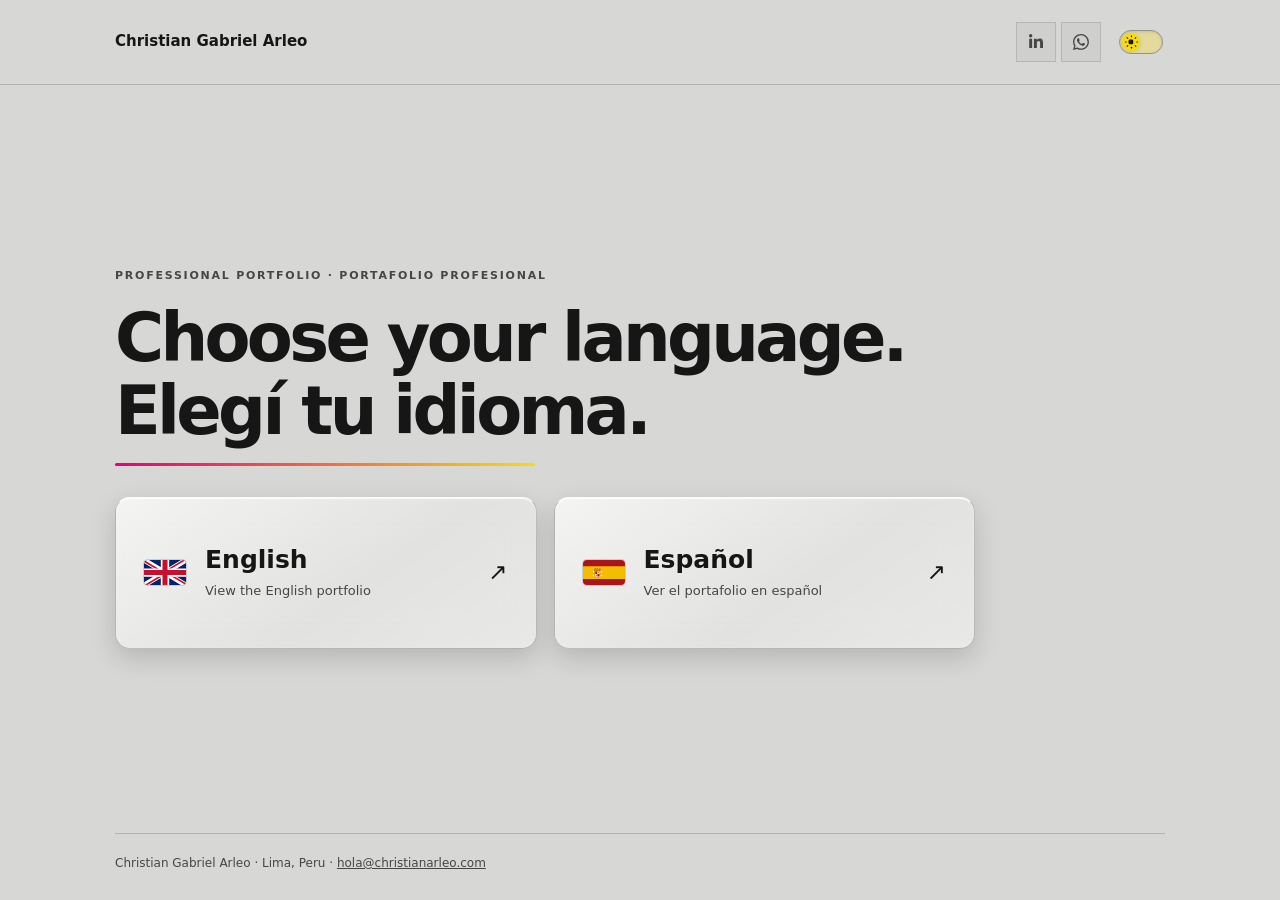
==== index.html @ 337e2a0d "UI: selector de idioma con banderas SVG y microinteracción" ====
<!doctype html>
<html lang="en">
<head>
<meta charset="utf-8">
<meta name="viewport" content="width=device-width,initial-scale=1">
<meta name="description" content="Christian Gabriel Arleo — growth marketing, digital performance and business. Choose the language of the professional portfolio.">
<meta name="theme-color" content="#d7d7d5">
<title>Christian Gabriel Arleo | Choose your language</title>
  <meta property="og:type" content="website">
  <meta property="og:site_name" content="Christian Gabriel Arleo">
  <meta property="og:locale" content="es_PE">
  <meta property="og:url" content="https://christianarleo.com/">
  <meta property="og:title" content="Christian Gabriel Arleo">
  <meta property="og:description" content="Marketing 360 | Growth | Estrategia Comercial | IA aplicada · ES / EN">
  <meta property="og:image" content="https://christianarleo.com/assets/og/og-home.png">
  <meta property="og:image:secure_url" content="https://christianarleo.com/assets/og/og-home.png">
  <meta property="og:image:type" content="image/png">
  <meta property="og:image:width" content="1254">
  <meta property="og:image:height" content="1254">
  <meta property="og:image:alt" content="Identidad visual y sitio web de Christian Gabriel Arleo">
  <meta name="twitter:card" content="summary">
  <meta name="twitter:title" content="Christian Gabriel Arleo">
  <meta name="twitter:description" content="Marketing 360 | Growth | Estrategia Comercial | IA aplicada · ES / EN">
  <meta name="twitter:image" content="https://christianarleo.com/assets/og/og-home.png">
  <meta name="twitter:image:alt" content="Identidad visual y sitio web de Christian Gabriel Arleo">
<script>
(() => {
  const params=new URLSearchParams(location.search);
  const q=params.get("lang");
  let stored=null,mode="system";
  try{stored=localStorage.getItem("cga-site-language");mode=localStorage.getItem("cga-appearance")||"system";}catch{}
  document.documentElement.lang=q==="es"?"es":q==="en"?"en":stored==="es"?"es":"en";
  const dark=mode==="dark"||(mode!=="light"&&matchMedia("(prefers-color-scheme: dark)").matches);
  document.documentElement.dataset.theme=dark?"dark":"light";
  document.documentElement.style.colorScheme=dark?"dark":"light";
})();
</script>
<style>
:root{color-scheme:light;font-family:Arial,Helvetica,sans-serif;background:var(--cga-bg,#d7d7d5);color:var(--cga-text,#161616)}
*{box-sizing:border-box}
body{margin:0;min-height:100dvh;display:flex;flex-direction:column}
header{display:flex;justify-content:space-between;align-items:center;gap:16px;border-bottom:1px solid var(--cga-border,#eee);padding:20px max(22px,calc((100vw - 1050px)/2));font-weight:700;font-size:15px}
main{width:min(1050px,calc(100% - 44px));margin:auto;padding:clamp(48px,7vw,110px) 0}
.kicker{text-transform:uppercase;font-size:11px;font-weight:700;letter-spacing:.16em;color:var(--cga-muted,#666);margin:0 0 20px}
h1{font-size:clamp(34px,5vw,62px);line-height:1.07;letter-spacing:-.048em;max-width:790px;margin:0 0 16px}
h1>span{display:block}
.intro{font-size:clamp(14px,1.5vw,18px);line-height:1.6;color:var(--cga-muted,#555);max-width:650px;margin:0 0 35px}
.languageGrid{display:grid;grid-template-columns:repeat(2,minmax(0,1fr));gap:16px;max-width:790px}
.languageCard{display:flex;gap:19px;align-items:center;justify-content:space-between;text-decoration:none;padding:clamp(20px,2.5vw,28px);border:1px solid var(--cga-border,#ddd);background:var(--cga-surface,#fff);color:var(--cga-text,#171717);border-radius:9px;min-height:125px;transition:border-color .2s,transform .2s,background .2s}
.languageCard:hover,.languageCard:focus-visible{transform:translateY(-2px);border-color:var(--cga-border-strong,#999);background:var(--cga-surface-2,#fafafa)}
.languageCard.primary{border-color:var(--cga-border-strong,#bbb)}
.languageCard .flag{display:block;flex:0 0 auto;width:42px;height:auto;aspect-ratio:5/3;border-radius:4px;overflow:hidden;box-shadow:0 0 0 1px rgba(127,127,127,.3)}
.languageCopy{flex:1;min-width:0}
.languageCard .name{font-size:22px;font-weight:700;line-height:1.2}
.languageCard .description{display:block;color:var(--cga-muted,#666);font-size:12px;margin-top:7px;line-height:1.4}
.languageCard .right{display:flex;flex-direction:column;align-items:flex-end;gap:9px}
.languageCard .arrow{font-size:22px;line-height:1}
.languageCard .recommended{color:var(--cga-muted,#666);font-size:10px;letter-spacing:.08em;text-transform:uppercase;font-weight:700}
.accent{height:3px;width:min(100%,420px);border-radius:2px;background:linear-gradient(90deg,var(--brand-pink),var(--brand-yellow));margin:0 0 31px}
.note{font-size:12px;color:var(--cga-muted,#666);margin-top:21px;line-height:1.6}
footer{width:min(1050px,calc(100% - 44px));margin:0 auto;border-top:1px solid var(--cga-border,#eee);padding:20px 0 28px;color:var(--cga-muted,#666);font-size:12px;line-height:1.5}
footer a{color:inherit}
@media(max-width:900px){
 main{width:min(360px,calc(100% - 56px));margin:0 auto;flex:1 0 auto;display:flex;flex-direction:column;justify-content:center;padding:clamp(28px,5svh,60px) 0 clamp(44px,15svh,170px)}
 .kicker{font-size:10px;line-height:1.5;letter-spacing:.12em;margin-bottom:16px}
 h1{font-size:clamp(22px,7vw,30px);line-height:1.16;letter-spacing:-.04em;margin-bottom:20px;display:grid;gap:9px}
 .languageGrid{grid-template-columns:minmax(0,1fr);width:100%;margin:0;gap:12px}
 .languageCard{width:100%;min-height:100px;padding:18px;gap:14px;border-radius:16px}
 .languageCard .name{font-size:23px;letter-spacing:-.025em}
 .languageCard .description{font-size:12px;line-height:1.4;margin-top:5px}
 .languageCard .flag{width:36px}
 .languageCard .arrow{font-size:19px}
 .accent{width:100%;max-width:none;margin-bottom:24px}
 header{padding:15px 22px}
}
@media(max-width:360px){
 main{width:calc(100% - 48px)}
 .languageCard{gap:11px;padding:16px 14px}
 .languageCard .flag{width:30px}
 .languageCard .name{font-size:21px}
}
@media(max-width:900px) and (max-height:560px){
 main{padding:26px 0 32px}
}
@media(prefers-reduced-motion:reduce){.languageCard{transition:none}.languageCard:hover{transform:none}}
</style>
<link rel="stylesheet" href="/theme/theme.css?v=20261126-morph1">
<link rel="stylesheet" href="/theme/modern.css?v=20261126-flag1">
<script src="/lang/i18n.js?v=20261126-flag1" defer></script>
</head>
<body>
<header>
  <span class="homeHeaderName">Christian Gabriel Arleo</span>
  <nav class="homeSocialLinks" aria-label="LinkedIn / WhatsApp">
    <a class="homeSocialLink homeSocialLink--linkedin" href="https://www.linkedin.com/in/christianarleo/" target="_blank" rel="noopener noreferrer" aria-label="LinkedIn" title="LinkedIn">
      <svg class="homeSocialIcon" viewBox="0 0 448 512" aria-hidden="true" focusable="false"><path d="M100.28 448H7.4V148.9h92.88zM53.79 108.1C24.09 108.1 0 83.5 0 53.8a53.79 53.79 0 0 1 107.58 0c0 29.7-24.1 54.3-53.79 54.3zM447.9 448h-92.68V302.4c0-34.7-.7-79.2-48.29-79.2-48.29 0-55.69 37.7-55.69 76.7V448h-92.78V148.9h89.08v40.8h1.3c12.4-23.5 42.69-48.3 87.88-48.3 94 0 111.28 61.9 111.28 142.3V448z"/></svg>
    </a>
    <a class="homeSocialLink homeSocialLink--whatsapp" href="https://wa.me/51902163225?text=Hola%2C%20Christian.%20Vi%20tu%20portafolio%20y%20quisiera%20contactarte." target="_blank" rel="noopener noreferrer" aria-label="WhatsApp" title="WhatsApp">
      <svg class="homeSocialIcon" viewBox="0 0 16 16" aria-hidden="true" focusable="false"><path d="M13.601 2.326A7.854 7.854 0 0 0 7.994 0C3.627 0 .068 3.558.064 7.926c0 1.399.366 2.76 1.057 3.965L0 16l4.204-1.102a7.933 7.933 0 0 0 3.79.965h.004c4.368 0 7.926-3.558 7.93-7.93A7.898 7.898 0 0 0 13.6 2.326zM7.994 14.521a6.573 6.573 0 0 1-3.356-.92l-.24-.144-2.494.654.666-2.433-.156-.251a6.56 6.56 0 0 1-1.007-3.505c0-3.626 2.957-6.584 6.591-6.584a6.56 6.56 0 0 1 4.66 1.931 6.557 6.557 0 0 1 1.928 4.66c-.004 3.639-2.961 6.592-6.592 6.592zm3.615-4.934c-.197-.099-1.17-.578-1.353-.646-.182-.065-.315-.099-.445.099-.133.197-.513.646-.627.775-.114.133-.232.148-.43.05-.197-.1-.836-.308-1.592-.985-.59-.525-.985-1.175-1.103-1.372-.114-.198-.011-.304.088-.403.087-.088.197-.232.296-.346.1-.114.133-.198.198-.33.065-.134.034-.248-.015-.347-.05-.099-.445-1.076-.612-1.47-.16-.389-.323-.335-.445-.34-.114-.007-.247-.007-.38-.007a.729.729 0 0 0-.529.247c-.182.198-.691.677-.691 1.654 0 .977.71 1.916.81 2.049.098.133 1.394 2.132 3.383 2.992.47.205.84.326 1.129.418.475.152.904.129 1.246.08.38-.058 1.171-.48 1.338-.943.164-.464.164-.86.114-.943-.049-.084-.182-.133-.38-.232z"/></svg>
    </a>
  </nav>
</header>
<main>
<p class="kicker">Professional portfolio · Portafolio profesional</p>
<h1><span lang="en">Choose your language.</span><span lang="es">Elegí tu idioma.</span></h1>

<div class="accent" aria-hidden="true"></div>
<nav class="languageGrid" aria-label="Choose a language / Elegir idioma">
<a class="languageCard" href="/portafolio/?lang=en&amp;vista=revista" lang="en" data-lang-choice="en">
<svg class="flag" viewBox="0 0 60 36" width="42" height="25" aria-hidden="true" focusable="false"><defs><clipPath id="gb-diagonal"><path d="M30 18H60V36ZM30 18V36H0ZM30 18H0V0ZM30 18V0H60Z"/></clipPath></defs><path fill="#012169" d="M0 0h60v36H0z"/><path stroke="#fff" stroke-width="7.2" d="m0 0 60 36M60 0 0 36"/><path stroke="#C8102E" stroke-width="4.8" clip-path="url(#gb-diagonal)" d="m0 0 60 36M60 0 0 36"/><path stroke="#fff" stroke-width="12" d="M30 0v36M0 18h60"/><path stroke="#C8102E" stroke-width="7.2" d="M30 0v36M0 18h60"/></svg>
<span class="languageCopy"><span class="name">English</span><span class="description">View the English portfolio</span></span>
<span class="right"><span class="arrow" aria-hidden="true">↗</span></span>
</a>
<a class="languageCard" href="/portafolio/?lang=es&amp;vista=revista" lang="es" data-lang-choice="es">
<svg class="flag" viewBox="0 0 60 36" width="42" height="25" aria-hidden="true" focusable="false"><path fill="#AA151B" d="M0 0h60v36H0z"/><path fill="#F1BF00" d="M0 9h60v18H0z"/><g transform="translate(15 11)" stroke-linejoin="round"><path fill="#C69B31" stroke="#AA151B" stroke-width=".5" d="m1 3 1-2 2 1 2-1 2 2 1-2 1 2-1 2H2z"/><path fill="#fff" stroke="#AA151B" stroke-width=".5" d="M2 5h7v6c0 2-3.5 3-3.5 3S2 13 2 11z"/><path fill="#AA151B" d="M2.5 5.5h3v3.5h-3zm3 3.5h3v3l-3 1z"/><path fill="#C69B31" d="M6 6h2v2H6zm-3 4h2v2H3z"/><path stroke="#fff" stroke-width="1.4" d="M0 5v7m11-7v7"/><path stroke="#AA151B" stroke-width=".7" d="M0 7v3m11-3v3"/></g></svg>
<span class="languageCopy"><span class="name">Español</span><span class="description">Ver el portafolio en español</span></span>
<span class="right"><span class="arrow" aria-hidden="true">↗</span></span>
</a>
</nav>

</main>
<footer>Christian Gabriel Arleo · Lima, Perú · <a href="mailto:hola@christianarleo.com">hola@christianarleo.com</a></footer>
<script src="/theme/theme.js?v=20261126-morph1" defer></script>
<script src="/theme/modern.js?v=20261124-01" defer></script>
</body>
</html>
---- theme/theme.css ----
/* CGA / Apariencia compartida. No altera el contenido del PDF. */
/* Paleta oficial · 24/11/2026
 * Blanco #d7d7d5, Negro #161616, Cian #09b3dc, Rosa #e5007d, Amarillo #f6db0e.
 * Las superficies adicionales son neutros mezclados, no colores de marca nuevos.
 */
:root{
  --brand-white:#d7d7d5;
  --brand-black:#161616;
  --brand-cyan:#09b3dc;
  --brand-pink:#e5007d;
  --brand-yellow:#f6db0e;
  --brand-gradient:linear-gradient(90deg,var(--brand-cyan),var(--brand-pink) 52%,var(--brand-yellow));
  --cga-bg:var(--brand-white);
  --cga-surface:color-mix(in srgb,var(--brand-white) 83%,white);
  --cga-surface-2:color-mix(in srgb,var(--brand-white) 92%,white);
  --cga-text:var(--brand-black);
  --cga-muted:#464646;
  --cga-border:color-mix(in srgb,var(--brand-black) 19%,var(--brand-white));
  --cga-border-strong:color-mix(in srgb,var(--brand-black) 36%,var(--brand-white));
  --cga-chip:color-mix(in srgb,var(--brand-white) 82%,white);
  --cga-hover:color-mix(in srgb,var(--brand-white) 72%,white);
  --cga-accent:var(--brand-yellow);
  --cga-focus:#806600; /* Dark gold provides a visible focus boundary on light surfaces. */
  --cga-accent-soft:color-mix(in srgb,var(--cga-surface) 91%,var(--cga-accent) 9%);
  --cga-primary:var(--cga-accent);
  --cga-primary-text:var(--brand-black);
  --cga-shadow:rgba(22,22,22,.13);
  color-scheme:light;
}
:root[data-theme="dark"]{
  --cga-bg:var(--brand-black);
  --cga-surface:color-mix(in srgb,var(--brand-black) 88%,var(--brand-white));
  --cga-surface-2:color-mix(in srgb,var(--brand-black) 79%,var(--brand-white));
  --cga-text:var(--brand-white);
  --cga-muted:#b9b9b6;
  --cga-border:color-mix(in srgb,var(--brand-black) 63%,var(--brand-white));
  --cga-border-strong:color-mix(in srgb,var(--brand-black) 38%,var(--brand-white));
  --cga-chip:color-mix(in srgb,var(--brand-black) 74%,var(--brand-white));
  --cga-hover:color-mix(in srgb,var(--brand-black) 72%,var(--brand-white));
  --cga-accent:var(--brand-cyan);
  --cga-focus:var(--brand-cyan);
  --cga-primary:var(--cga-accent);
  --cga-primary-text:var(--brand-black);
  --cga-shadow:rgba(0,0,0,.42);
  color-scheme:dark;
  background:var(--cga-bg);
  color:var(--cga-text);
}
/* Switch de apariencia: sol/luna, selección visible y foco por teclado. */
.cgaThemeControl{display:inline-flex;align-items:center;justify-content:center;flex:0 0 auto;line-height:1;position:relative}
.cgaThemeSwitch{
 --theme-switch-width:58px;--theme-switch-height:30px;
 box-sizing:border-box;display:inline-flex!important;align-items:center!important;justify-content:center!important;
 width:var(--theme-switch-width)!important;min-width:var(--theme-switch-width)!important;
 height:44px!important;min-height:44px!important;flex:0 0 auto;
 padding:0!important;margin:0!important;border:0!important;border-radius:999px!important;
 color:var(--cga-text)!important;background:transparent!important;cursor:pointer;
 font:inherit!important;touch-action:manipulation;-webkit-tap-highlight-color:transparent;
}
.cgaThemeTrack{
 box-sizing:border-box;display:block;position:relative;overflow:hidden;
 width:calc(var(--theme-switch-width) - 4px);min-width:calc(var(--theme-switch-width) - 4px);height:var(--theme-switch-height);flex:0 0 auto;border-radius:999px;
 border:1px solid var(--cga-border-strong);
 background:color-mix(in srgb,var(--brand-yellow) 30%,var(--cga-surface-2));
 box-shadow:inset 0 1px 3px var(--cga-shadow);
 transition:background-color .3s ease-in-out,border-color .3s ease-in-out;
}
.cgaThemeThumb{
 position:absolute;top:2px;left:2px;width:calc(50% - 3px);height:calc(100% - 4px);
 display:grid;place-items:center;
 border-radius:999px;background:var(--brand-yellow);box-shadow:0 1px 4px var(--cga-shadow);
 transition:transform .3s ease-in-out,background-color .3s ease-in-out;
}
.cgaThemeSwitch[aria-checked="true"] .cgaThemeTrack{
 background:color-mix(in srgb,var(--brand-cyan) 15%,var(--brand-black));
}
.cgaThemeSwitch[aria-checked="true"] .cgaThemeThumb{
 transform:translateX(calc(100% + 2px));background:var(--brand-cyan);
}
.cgaThemeIcon{
 position:relative;display:block;width:1.5em;height:1.5em;
 font-size:calc(var(--theme-switch-height) * .4);color:var(--brand-black);
 pointer-events:none;flex:0 0 auto;
}
.cgaThemeIconPart{
 position:absolute;display:block;
 transition:box-shadow .3s ease-in-out,opacity .3s ease-in-out,transform .3s ease-in-out;
}
.cgaThemeIconPart:first-child{
 width:1em;height:1em;left:calc(50% - .5em);top:calc(50% - .5em);
 border-radius:50%;box-shadow:inset 0 0 0 .5em currentColor;transform:scale(.53);
}
.cgaThemeIconPart:not(:first-child){
 width:.1em;height:.2em;left:calc(50% - .05em);top:50%;border-radius:.05em;
 background:currentColor;transform-origin:50% 0;
 transform:rotate(var(--ray-angle)) translateY(.49em);
}
.cgaThemeIconPart:nth-child(2){--ray-angle:0deg;}
.cgaThemeIconPart:nth-child(3){--ray-angle:45deg;}
.cgaThemeIconPart:nth-child(4){--ray-angle:90deg;}
.cgaThemeIconPart:nth-child(5){--ray-angle:135deg;}
.cgaThemeIconPart:nth-child(6){--ray-angle:180deg;}
.cgaThemeIconPart:nth-child(7){--ray-angle:225deg;}
.cgaThemeIconPart:nth-child(8){--ray-angle:270deg;}
.cgaThemeIconPart:nth-child(9){--ray-angle:315deg;}
.cgaThemeSwitch[aria-checked="true"] .cgaThemeIconPart:first-child{
 box-shadow:inset .30em -.23em 0 .035em currentColor;
 transform:translate(-.035em,.025em) scale(1.15) rotate(-10deg);
}
.cgaThemeSwitch[aria-checked="true"] .cgaThemeIconPart:not(:first-child){
 opacity:0;transform:rotate(calc(var(--ray-angle) + 45deg)) translateY(.8em);
}
.cgaThemeSwitch:hover .cgaThemeTrack{border-color:var(--cga-text)}
.cgaThemeSwitch:focus-visible{outline:2px solid var(--cga-focus)!important;outline-offset:2px}
@media(forced-colors:active){
 .cgaThemeTrack{border:1px solid ButtonText;box-shadow:none}
 .cgaThemeThumb{forced-color-adjust:none;background:Highlight!important;color:HighlightText;box-shadow:none}
 .cgaThemeIcon{color:HighlightText}
 .cgaThemeSwitch:focus-visible{outline-color:Highlight!important}
}

:root[data-theme="dark"] body{background:var(--cga-bg);color:var(--cga-text)}
:root[data-theme="dark"] body>header:not(.siteHeader){border-bottom-color:var(--cga-border)}
:root[data-theme="dark"] body>footer{border-top-color:var(--cga-border);color:var(--cga-muted)}
:root[data-theme="dark"] .label,:root[data-theme="dark"] body>main>p{color:var(--cga-muted)}
:root[data-theme="dark"] a.cta{background:var(--cga-primary);border-color:var(--cga-primary);color:var(--cga-primary-text)}
:root[data-theme="dark"] a.cta:hover{background:color-mix(in srgb,var(--cga-primary) 90%,var(--brand-black))}
/* Empresa */
:root[data-theme="dark"] body>header{background:var(--cga-surface);border-bottom-color:var(--cga-border)}
:root[data-theme="dark"] body>header small,:root[data-theme="dark"] body>header a{color:var(--cga-muted)}
:root[data-theme="dark"] body>header a{border-color:var(--cga-border)}
:root[data-theme="dark"] .eyebrow,:root[data-theme="dark"] .sub,
:root[data-theme="dark"] .formHint,:root[data-theme="dark"] .privacyNote,
:root[data-theme="dark"] .helper,:root[data-theme="dark"] .closingSmall,
:root[data-theme="dark"] .closing,:root[data-theme="dark"] .card small,
:root[data-theme="dark"] .empty p,:root[data-theme="dark"] .message,
:root[data-theme="dark"] .card .tag.expired{color:var(--cga-muted)}
:root[data-theme="dark"] .closing a{color:var(--cga-text)}
:root[data-theme="dark"] .closing{border-top-color:var(--cga-border)}
:root[data-theme="dark"] .panel,:root[data-theme="dark"] .card{background:var(--cga-surface);border-color:var(--cga-border);color:var(--cga-text)}
:root[data-theme="dark"] .card.expired{background:var(--cga-surface-2)}
:root[data-theme="dark"] .tag,:root[data-theme="dark"] .count{background:var(--cga-chip);color:var(--cga-text)}
:root[data-theme="dark"] .tag.current{background:#315246;color:#dcfff1}
:root[data-theme="dark"] .tag.expired{background:var(--cga-chip);color:var(--cga-muted)}
:root[data-theme="dark"] .choices button{background:var(--cga-surface);color:var(--cga-text);border-color:var(--cga-border)}
:root[data-theme="dark"] .choices button:hover{background:var(--cga-hover)}
:root[data-theme="dark"] .choices button[aria-pressed="true"]{background:var(--cga-hover);border-color:var(--cga-text);box-shadow:inset 0 0 0 1px var(--cga-text)}
:root[data-theme="dark"] .quickForm,:root[data-theme="dark"] .moreInfo{border-top-color:var(--cga-border)}
:root[data-theme="dark"] .moreInfo summary{color:var(--cga-text)}
:root[data-theme="dark"] .chip,:root[data-theme="dark"] .contactMethods .chip{background:var(--cga-surface);color:var(--cga-text);border-color:var(--cga-border)}
:root[data-theme="dark"] .chip:has(input:checked),:root[data-theme="dark"] .contactMethods .chip:has(input:checked){background:#e9ecf2;color:#17191d;border-color:#e9ecf2}
:root[data-theme="dark"] .chip:has(input:checked) input{accent-color:#17191d}
:root[data-theme="dark"] .contactMethods{background:var(--cga-surface-2);border-color:var(--cga-border)}
:root[data-theme="dark"] .formProgress span,:root[data-theme="dark"] .conditional{background:var(--cga-surface-2);border-color:var(--cga-border);color:var(--cga-text)}
:root[data-theme="dark"] .formProgress .active{background:var(--cga-surface);border-color:var(--cga-text)}
:root[data-theme="dark"] .contactChoice label,:root[data-theme="dark"] fieldset.formGroup label{border-color:var(--cga-border)}
:root[data-theme="dark"] .errorBox,:root[data-theme="dark"] .message[data-error="true"]{color:#ff9dab}
:root[data-theme="dark"] .quickForm input,:root[data-theme="dark"] .quickForm select,
:root[data-theme="dark"] .quickForm textarea,
:root[data-theme="dark"] .fields input,:root[data-theme="dark"] .fields select,
:root[data-theme="dark"] .fields textarea{
  color:var(--cga-text);background:var(--cga-surface-2);border-color:var(--cga-border-strong)
}
:root[data-theme="dark"] input::placeholder,:root[data-theme="dark"] textarea::placeholder{color:#a3aab5;opacity:1}
:root[data-theme="dark"] button.action,:root[data-theme="dark"] .actionLink{background:var(--cga-primary);border-color:var(--cga-primary);color:var(--cga-primary-text)}
:root[data-theme="dark"] button.action:hover:not(:disabled){background:color-mix(in srgb,var(--cga-primary) 90%,var(--brand-black))}
:root[data-theme="dark"] button.action:disabled{background:var(--cga-chip);border-color:var(--cga-border);color:var(--cga-muted)}
:root[data-theme="dark"] button.secondary{background:var(--cga-surface-2);color:var(--cga-text);border-color:var(--cga-border)}
:root[data-theme="dark"] a:not(.actionLink):focus-visible{outline-color:var(--cga-focus)}
/* Administración privada */
:root[data-theme="dark"] body:has(#loginPanel)>header{background:var(--cga-surface);color:var(--cga-text)}
:root[data-theme="dark"] body:has(#loginPanel)>header a{color:var(--cga-text)}
:root[data-theme="dark"] .panel:has(#authForm),:root[data-theme="dark"] .panel:has(#uploadForm){color:var(--cga-text)}
:root[data-theme="dark"] body:has(#loginPanel) .panel{background:var(--cga-surface);border-color:var(--cga-border);box-shadow:0 1px 10px var(--cga-shadow)}
:root[data-theme="dark"] body:has(#loginPanel) .panel p,
:root[data-theme="dark"] body:has(#loginPanel) .item small,
:root[data-theme="dark"] body:has(#loginPanel) .leadData dt{color:var(--cga-muted)}
:root[data-theme="dark"] body:has(#loginPanel) .note{background:var(--cga-surface-2);border-left-color:var(--cga-border)}
:root[data-theme="dark"] body:has(#loginPanel) .pill{background:var(--cga-chip);color:var(--cga-text)}
:root[data-theme="dark"] body:has(#loginPanel) .item{border-top-color:var(--cga-border)}
:root[data-theme="dark"] body:has(#loginPanel) .leadDataRow{border-bottom-color:var(--cga-border)}
:root[data-theme="dark"] body:has(#loginPanel) .itemActions a{color:var(--cga-text)!important;border-color:var(--cga-border)!important;background:var(--cga-surface-2)!important}
:root[data-theme="dark"] body:has(#loginPanel) input:not([type=checkbox]),
:root[data-theme="dark"] body:has(#loginPanel) select,
:root[data-theme="dark"] body:has(#loginPanel) textarea{color:var(--cga-text);background:var(--cga-surface-2);border-color:var(--cga-border)}
:root[data-theme="dark"] body:has(#loginPanel) button{background:var(--cga-surface-2);color:var(--cga-text);border-color:var(--cga-border)}
:root[data-theme="dark"] body:has(#loginPanel) button:hover{background:var(--cga-hover)}
:root[data-theme="dark"] body:has(#loginPanel) button.primary{background:var(--cga-primary);color:var(--cga-primary-text);border-color:var(--cga-primary)}
:root[data-theme="dark"] body:has(#loginPanel) #status{background:#303944;color:#f0f3f7}
:root[data-theme="dark"] body:has(#loginPanel) #status[data-error=true]{background:#782332;color:#fff}
/* Lector PDF: cambia la interfaz, no la página rasterizada ni el PDF embebido. */
:root[data-theme="dark"] .siteHeader,:root[data-theme="dark"] .siteLeft,
:root[data-theme="dark"] .bottomBar{background:var(--cga-surface);border-color:var(--cga-border)}
:root[data-theme="dark"] .identity,:root[data-theme="dark"] .identity small,
:root[data-theme="dark"] .siteNav a,:root[data-theme="dark"] .siteActions a,
:root[data-theme="dark"] .siteActions button,:root[data-theme="dark"] .readerTools button,
:root[data-theme="dark"] .readerTools #zoomReadout,:root[data-theme="dark"] .pageTools label,
:root[data-theme="dark"] .pageTools .pageCount,:root[data-theme="dark"] .sectionJump{color:var(--cga-text)}
:root[data-theme="dark"] .siteNav a:hover,:root[data-theme="dark"] .siteActions button:hover:not(:disabled),
:root[data-theme="dark"] .readerTools button:hover:not(:disabled),
:root[data-theme="dark"] .sectionJump:hover{background:var(--cga-hover)}
:root[data-theme="dark"] .siteActions .copyPage,
:root[data-theme="dark"] .readerTools .toolButton,
:root[data-theme="dark"] .zoomTools button,:root[data-theme="dark"] .pageTools button,
:root[data-theme="dark"] .mobileContactToggle,
:root[data-theme="dark"] .sideNav{
  background:var(--cga-surface-2);color:var(--cga-text);border-color:var(--cga-border)
}
:root[data-theme="dark"] .siteActions .copyPage:hover,
:root[data-theme="dark"] .readerTools .toolButton:hover:not(:disabled),
:root[data-theme="dark"] .pageTools button:hover:not(:disabled),
:root[data-theme="dark"] .mobileContactToggle:hover,
:root[data-theme="dark"] .sideNav:hover:not(:disabled){background:var(--cga-hover)}
:root[data-theme="dark"] .zoomTools{border-color:var(--cga-border)}
:root[data-theme="dark"] .sectionJump[aria-current="location"]{background:var(--cga-hover);color:var(--cga-text);box-shadow:inset 0 -2px #e4e7ed}
:root[data-theme="dark"] .readerTools{border-top-color:var(--cga-border)}
:root[data-theme="dark"] .actionsMenu,:root[data-theme="dark"] .contactMenu,
:root[data-theme="dark"] .downloadMenu{
  background:var(--cga-surface);border-color:var(--cga-border);color:var(--cga-text)
}
:root[data-theme="dark"] .actionsMenu a,:root[data-theme="dark"] .actionsMenu button,
:root[data-theme="dark"] .contactMenu a,:root[data-theme="dark"] .downloadMenu a,
:root[data-theme="dark"] .downloadMenu button{color:var(--cga-text)}
:root[data-theme="dark"] .contactMenu a:hover,:root[data-theme="dark"] .downloadMenu a:hover,
:root[data-theme="dark"] .downloadMenu button:hover,:root[data-theme="dark"] .actionsMenu button:hover{background:var(--cga-hover)}
:root[data-theme="dark"] .contactMenu .menuIdentity{border-bottom-color:var(--cga-border)}
:root[data-theme="dark"] #readerPanel{background:#111419}
:root[data-theme="dark"] #pageStatus{background:rgba(28,32,40,.96);color:var(--cga-text);border-color:var(--cga-border)}
:root[data-theme="dark"] #pageContainer{background:#fff;box-shadow:0 5px 38px rgba(0,0,0,.5)}
:root[data-theme="dark"] #nativeFallback{background:#fff}
:root[data-theme="dark"] .pageTools input{background:var(--cga-surface-2);color:var(--cga-text);border-color:var(--cga-border)}
:root[data-theme="dark"] .siteActions .download,
:root[data-theme="dark"] .siteActions .download.iconOnly{color:var(--cga-primary-text);background:var(--cga-primary);border-color:var(--cga-primary)}
:root[data-theme="dark"] .siteActions .download:hover,
:root[data-theme="dark"] .siteActions .download.iconOnly:hover{background:color-mix(in srgb,var(--cga-primary) 90%,var(--brand-black))}
:root[data-theme="dark"] .cvDialog{background:var(--cga-surface);color:var(--cga-text);border-color:var(--cga-border)}
:root[data-theme="dark"] .cvDialog p,:root[data-theme="dark"] .cvCompanySub{color:var(--cga-muted)}
:root[data-theme="dark"] .cvDialog input,:root[data-theme="dark"] .cvDialog textarea{background:var(--cga-surface-2);color:var(--cga-text);border-color:var(--cga-border)}
:root[data-theme="dark"] .cvDialogHead button,:root[data-theme="dark"] .cvChoices button{background:var(--cga-surface-2);color:var(--cga-text);border-color:var(--cga-border)}
:root[data-theme="dark"] .cvDialog .primary,:root[data-theme="dark"] .cvDocCard button:not(:disabled){background:var(--cga-primary);color:var(--cga-primary-text);border-color:var(--cga-primary)}
:root[data-theme="dark"] .cvChoices button:hover{background:var(--cga-hover)}
:root[data-theme="dark"] .cvCompanyPanel,:root[data-theme="dark"] .cvLeadBox{border-top-color:var(--cga-border)}
:root[data-theme="dark"] .cvDocCard{background:var(--cga-surface-2);border-color:var(--cga-border)}
:root[data-theme="dark"] .cvDocCard small{color:var(--cga-muted)}
:root[data-theme="dark"] .cvDocCard .cvDocStatus{background:var(--cga-chip);color:var(--cga-text)}
:root[data-theme="dark"] .cvDocCard .cvDocStatus--expired{color:var(--cga-muted)}
:root[data-theme="dark"] .toast{background:#303944;color:#fff}
@media(prefers-reduced-motion:reduce){.cgaThemeTrack,.cgaThemeThumb,.cgaThemeIconPart{transition:none!important}}

/* Language selection + appearance on narrow screens without clipping reader tools. */
@media(max-width:430px){
  .siteActions{gap:1px!important}
  .siteActions .iconOnly{flex:0 0 29px!important;width:29px!important;height:31px!important;min-width:29px!important;min-height:31px!important;padding:5px!important}
  .siteActions .cgaThemeSwitch{--theme-switch-width:48px;--theme-switch-height:26px;height:36px!important;min-height:36px!important}
  .siteActions .cgaThemeSymbol{font-size:14px}
  .siteActions #cgaLangPicker{gap:1px!important}
  .siteActions #cgaLangPicker button{font-size:10px!important;padding:5px 3px!important;min-height:30px!important}
  .siteRow{gap:4px!important}
}
@media(max-width:650px){
  body>header:not(.siteHeader){flex-wrap:wrap}
  body>header:not(.siteHeader) #cgaLangPicker{margin-left:auto}
}
---- theme/modern.css ----
/* CGA UI · Diseño Web Aplicado 16.01 / primera iteración UX
   Se carga después de theme.css. Mantiene la interfaz ES/EN y los PDF intactos. */
:root{
 --ux-yellow:var(--cga-accent);
 --ux-green:var(--cga-accent);
 --ux-green-bg:color-mix(in srgb,var(--cga-surface) 83%,var(--cga-accent) 17%);
 --ux-blue:var(--cga-accent);
 --ux-danger:var(--brand-pink);
 --ux-danger-bg:color-mix(in srgb,var(--cga-surface) 87%,var(--brand-pink) 13%);
 --ux-action-text:var(--cga-text);
 --ux-radius:12px;--ux-radius-sm:8px;
 --ux-transition:background .17s ease,border-color .17s ease,box-shadow .17s ease,transform .17s ease;
}
:root[data-theme="dark"]{
 --ux-green-bg:color-mix(in srgb,var(--cga-surface) 81%,var(--cga-accent) 19%);
 --ux-danger-bg:color-mix(in srgb,var(--cga-surface) 82%,var(--brand-pink) 18%);
 --ux-action-text:var(--cga-accent);
}
html.cgaModern{scroll-behavior:smooth}
html.cgaModern body{font-family:Inter,ui-sans-serif,system-ui,-apple-system,"Segoe UI",Roboto,Arial,sans-serif}
html.cgaModern button,html.cgaModern input,html.cgaModern select,html.cgaModern textarea{font-family:inherit}
html.cgaModern button:not(:disabled),html.cgaModern a{transition:var(--ux-transition)}
html.cgaModern :is(button,a,input,select,textarea,summary):focus-visible{outline:2px solid var(--cga-focus)!important;outline-offset:3px}
html.cgaModern [hidden]{display:none!important}
html.cgaModern .cgaIcon{height:18px;width:18px;min-width:18px;display:inline-block;vertical-align:middle;fill:none;stroke:currentColor;stroke-width:1.85;stroke-linecap:round;stroke-linejoin:round;pointer-events:none}
html.cgaModern .cgaWithIcon{display:inline-flex;align-items:center;justify-content:center;gap:8px;white-space:normal}
html.cgaModern .cgaWithIcon>.cgaIcon{flex:none}
html.cgaModern .cgaIconOnly{width:42px;height:42px;min-height:42px;min-width:42px;padding:8px!important;display:inline-grid;place-content:center;border-radius:9px}
html.cgaModern .cgaIconOnly .cgaIcon{width:19px;height:19px}
html.cgaModern .cgaSoftButton{background:var(--cga-surface-2)!important;border:1px solid var(--cga-border)!important;color:var(--cga-text)!important;min-height:42px;border-radius:var(--ux-radius-sm);font-weight:650}
html.cgaModern .cgaSoftButton:hover:not(:disabled){border-color:var(--cga-focus)!important}
html.cgaModern .cgaActionButton{background:var(--cga-accent-soft)!important;border:1px solid var(--cga-focus)!important;color:var(--cga-text)!important;min-height:42px;border-radius:var(--ux-radius-sm);font-weight:650}
html.cgaModern .cgaActionButton:hover:not(:disabled){box-shadow:0 3px 12px var(--cga-shadow)}
html.cgaModern .cgaMeta{color:var(--cga-muted);font-size:12px;line-height:1.5}
html.cgaModern .cgaAccentLine{width:70px;height:4px;border-radius:3px;background:var(--cga-accent)}

/* ========== OWNER · Admin ========== */
html.cgaModern body:has(#loginPanel){
 --admin-text:var(--cga-text);
 background:var(--cga-bg);color:var(--cga-text);
}
html.cgaModern body:has(#loginPanel) main{max-width:1160px;margin:30px auto;padding:0 clamp(15px,3vw,30px) 80px}
html.cgaModern body:has(#loginPanel) .adminHeader{background:var(--cga-surface);border-bottom:1px solid var(--cga-border);color:var(--cga-text);min-height:70px;gap:15px}
html.cgaModern body:has(#loginPanel) .adminHeader strong{font-size:17px;letter-spacing:-.025em}
html.cgaModern body:has(#loginPanel) .adminHeader strong span{color:var(--cga-muted)}
html.cgaModern body:has(#loginPanel) .adminHeader a{color:var(--cga-text);font-weight:600;border:1px solid var(--cga-border);border-radius:8px;padding:10px 13px}
html.cgaModern body:has(#loginPanel) .adminHeader a:hover{background:var(--cga-hover);border-color:var(--cga-border-strong)}
html.cgaModern body:has(#loginPanel) .adminHeaderLogout{border-radius:8px!important;background:var(--cga-surface-2)!important;border-color:var(--cga-border)!important;color:var(--cga-text)!important}
html.cgaModern body:has(#loginPanel) .panel{border:1px solid var(--cga-border);border-radius:var(--ux-radius);background:var(--cga-surface);box-shadow:0 5px 18px rgba(0,0,0,.035);padding:clamp(19px,3vw,27px)}
html.cgaModern body:has(#loginPanel) h1{font-size:clamp(24px,3vw,31px);line-height:1.2;letter-spacing:-.035em}
html.cgaModern body:has(#loginPanel) h2{font-size:clamp(17px,2vw,19px);letter-spacing:-.02em;line-height:1.3}
html.cgaModern body:has(#loginPanel) p{color:var(--cga-muted);font-size:13px;line-height:1.55}
html.cgaModern body:has(#loginPanel) button:not(:disabled){border-radius:8px}
html.cgaModern body:has(#loginPanel) button:not(:disabled):hover{transform:translateY(-1px)}
html.cgaModern body:has(#loginPanel) .adminNavigation{background:var(--cga-surface);border:1px solid var(--cga-border);border-radius:12px;padding:6px;gap:5px;margin:0 0 26px;position:sticky;top:12px;z-index:30;box-shadow:0 8px 24px var(--cga-shadow)}
html.cgaModern body:has(#loginPanel) .adminNavigation button{border:0!important;min-width:0;flex:1 1 auto;font-size:13px;font-weight:650;min-height:45px;display:flex;align-items:center;gap:8px;color:var(--cga-muted);border-radius:8px}
html.cgaModern body:has(#loginPanel) .adminNavigation button[aria-selected="true"]{background:var(--cga-accent-soft)!important;color:var(--cga-focus)!important;box-shadow:none!important}
html.cgaModern body:has(#loginPanel) .adminNavigation button:hover{background:var(--cga-hover)}
html.cgaModern body:has(#loginPanel) .adminNavigation .cgaIcon{width:19px;height:19px}
html.cgaModern body:has(#loginPanel) .adminWelcome{padding:0 0 22px}
html.cgaModern body:has(#loginPanel) .adminWelcome h1{margin:0}
html.cgaModern body:has(#loginPanel) .adminOwnerBadge{background:var(--ux-green-bg);color:var(--cga-text);border:1px solid color-mix(in srgb,var(--ux-green) 33%,transparent);font-weight:700}
html.cgaModern body:has(#loginPanel) .adminOwnerBadge span{color:inherit}
html.cgaModern body:has(#loginPanel) .adminStats{gap:14px;margin:0 0 24px}
html.cgaModern body:has(#loginPanel) .adminStat{padding:21px 19px;border-radius:12px;min-height:151px;position:relative;box-shadow:0 3px 13px rgba(0,0,0,.025)}
html.cgaModern body:has(#loginPanel) .adminStat:before{content:"";position:absolute;left:19px;top:0;width:36px;height:3px;background:var(--cga-focus);border-radius:0 0 4px 4px}
html.cgaModern body:has(#loginPanel) .adminStat:nth-child(2):before{background:var(--ux-yellow)}
html.cgaModern body:has(#loginPanel) .adminStat:nth-child(3):before{background:var(--cga-accent)}
html.cgaModern body:has(#loginPanel) .adminStat:nth-child(4):before{background:var(--ux-blue)}
html.cgaModern body:has(#loginPanel) .adminStat>span{color:var(--cga-muted);font-size:13px;font-weight:650}
html.cgaModern body:has(#loginPanel) .adminStat strong{color:var(--cga-text);margin:5px 0 9px}
html.cgaModern body:has(#loginPanel) .adminStat button{color:var(--ux-action-text);text-decoration:none;font-size:12px;font-weight:700}
html.cgaModern body:has(#loginPanel) .adminStat button:hover{color:var(--cga-text)}
html.cgaModern body:has(#loginPanel) .adminPriority{border:1px solid var(--cga-border);border-top:3px solid var(--cga-focus);padding:22px}
html.cgaModern body:has(#loginPanel) .adminPriorityItem{background:var(--cga-surface-2);border-color:var(--cga-border);border-radius:9px;padding:13px 15px}
html.cgaModern body:has(#loginPanel) .adminPriorityItem p{font-size:13px;color:var(--cga-text);font-weight:550}
html.cgaModern body:has(#loginPanel) .adminPriorityItem button{min-height:37px;font-weight:700;border-color:var(--cga-border-strong);background:var(--cga-surface);color:var(--cga-text)}
html.cgaModern body:has(#loginPanel) .adminQuickAccess{padding:20px}
html.cgaModern body:has(#loginPanel) .adminQuickLinks a,html.cgaModern body:has(#loginPanel) .adminQuickLinks button{border-radius:8px;min-height:43px;background:var(--cga-surface);border-color:var(--cga-border);font-weight:650;font-size:13px;color:var(--cga-text);padding:11px 16px}
html.cgaModern body:has(#loginPanel) .adminQuickLinks :first-child{background:var(--cga-accent-soft);border-color:var(--ux-action-text);color:var(--ux-action-text)}
html.cgaModern body:has(#loginPanel) :is(input,select,textarea){background:var(--cga-surface-2);color:var(--cga-text);border:1px solid var(--cga-border-strong);border-radius:8px;min-height:42px}
html.cgaModern body:has(#loginPanel) :is(input,select,textarea):focus{border-color:var(--ux-action-text)}
html.cgaModern body:has(#loginPanel) :is(input,textarea)::placeholder{color:var(--cga-muted);opacity:.83}
html.cgaModern body:has(#loginPanel) button.primary,html.cgaModern body:has(#loginPanel) .crmAccept{background:var(--cga-primary);border:1px solid var(--cga-primary);color:var(--cga-primary-text);font-weight:750;min-height:42px}
html.cgaModern body:has(#loginPanel) button.primary:hover{filter:brightness(.93)}
html.cgaModern body:has(#loginPanel) .adminSectionHeader{display:flex;justify-content:space-between;align-items:center;gap:12px;flex-wrap:wrap;margin:0 0 18px}
html.cgaModern body:has(#loginPanel) .adminSectionHeader h1,html.cgaModern body:has(#loginPanel) .adminSectionHeader h2{margin:0}
html.cgaModern body:has(#loginPanel) .adminSectionActions{display:flex;gap:8px;align-items:center;flex-wrap:wrap}
html.cgaModern body:has(#loginPanel) .adminSectionHeader .cgaIconOnly{background:var(--cga-surface-2);border-color:var(--cga-border)}
html.cgaModern body:has(#loginPanel) .adminSectionActions button{min-height:42px}
html.cgaModern body:has(#loginPanel) .adminFilterLine{display:flex;align-items:center;gap:10px;flex-wrap:wrap}
html.cgaModern body:has(#loginPanel) .adminFilterLine #documentsFilter{width:min(330px,100%);min-width:190px;padding-left:36px}
html.cgaModern body:has(#loginPanel) .adminSearchWrap{position:relative}
html.cgaModern body:has(#loginPanel) .adminSearchWrap>.cgaIcon{position:absolute;top:50%;left:11px;transform:translateY(-50%);color:var(--cga-muted)}
html.cgaModern body:has(#loginPanel) .adminCompactForm[hidden]{display:none!important}
html.cgaModern body:has(#loginPanel) .adminCompactForm{border:1px solid var(--cga-border);background:var(--cga-surface-2);border-radius:12px;padding:18px;margin-top:15px}
html.cgaModern body:has(#loginPanel) .adminCompactForm label{font-weight:650;color:var(--cga-text);font-size:12px}
html.cgaModern body:has(#loginPanel) .adminCompactForm .grid{gap:8px 16px}
html.cgaModern body:has(#loginPanel) .adminCompactForm button.primary{min-width:148px}
html.cgaModern body:has(#loginPanel) .adminCompactForm .formDetails{border-top:1px solid var(--cga-border);margin-top:15px;padding-top:8px}
html.cgaModern body:has(#loginPanel) .adminCompactForm .formDetails summary{font-size:13px;font-weight:650;color:var(--cga-muted);padding:10px 0;cursor:pointer}
html.cgaModern body:has(#loginPanel) .item{padding:16px 0;border-top:1px solid var(--cga-border)}
html.cgaModern body:has(#loginPanel) .item strong{font-size:14px}
html.cgaModern body:has(#loginPanel) .item small{font-size:12px;color:var(--cga-muted)}
html.cgaModern body:has(#loginPanel) .itemActions{gap:7px}
html.cgaModern body:has(#loginPanel) .itemActions button,html.cgaModern body:has(#loginPanel) .itemActions a{min-height:38px;border-radius:8px!important;font-weight:600!important;font-size:12px!important;padding:8px 11px!important;border:1px solid var(--cga-border)!important;background:var(--cga-surface-2)!important;color:var(--cga-text)!important}
html.cgaModern body:has(#loginPanel) .itemActions button[data-action="delete"]{color:var(--ux-danger)!important;border-color:color-mix(in srgb,var(--ux-danger) 35%,var(--cga-border))!important}
html.cgaModern body:has(#loginPanel) .itemActions button:hover,html.cgaModern body:has(#loginPanel) .itemActions a:hover{border-color:var(--cga-focus)!important;background:var(--cga-hover)!important}
html.cgaModern body:has(#loginPanel) .pill{background:var(--cga-chip);color:var(--cga-text);border:1px solid var(--cga-border);font-weight:650;padding:5px 9px;margin:4px 4px 4px 0}
html.cgaModern body:has(#loginPanel) .publicPortfolioCard{border-radius:12px;background:var(--cga-surface-2);border-color:var(--cga-border);padding:22px}
html.cgaModern body:has(#loginPanel) .publicPortfolioCard h2{font-size:20px}
html.cgaModern body:has(#loginPanel) .publicPortfolioCard .publicPortfolioHead{margin-bottom:15px}
html.cgaModern body:has(#loginPanel) .publicPortfolioCard>a{display:inline-flex;align-items:center;gap:7px;padding:9px 0;color:var(--ux-action-text);font-weight:700;font-size:13px}
html.cgaModern body:has(#loginPanel) .publicPortfolioCard form{border-top:1px solid var(--cga-border);padding-top:12px}
html.cgaModern body:has(#loginPanel) .publicPortfolioCard button.primary{width:auto;min-width:185px;max-width:100%}
html.cgaModern body:has(#loginPanel) .publicPortfolioCard .publicPortfolioHelp{font-size:12px}
html.cgaModern body:has(#loginPanel) .crmFilters{display:flex;gap:6px;overflow-x:auto;padding:4px 0 12px}
html.cgaModern body:has(#loginPanel) .crmFilters button{min-height:41px;border-radius:9px;padding:9px 14px;white-space:nowrap;color:var(--cga-muted);border:1px solid var(--cga-border);background:var(--cga-surface)}
html.cgaModern body:has(#loginPanel) .crmFilters button[aria-pressed="true"]{color:var(--ux-action-text);border-color:var(--ux-action-text);background:var(--cga-accent-soft)}
html.cgaModern body:has(#loginPanel) .crmCard{background:var(--cga-surface);border:1px solid var(--cga-border);border-radius:12px;padding:20px;margin:12px 0}
html.cgaModern body:has(#loginPanel) .crmCard h4{font-size:14px}
html.cgaModern body:has(#loginPanel) .crmBadge[data-state="avanzar"]{background:var(--ux-green-bg);color:var(--cga-text)}
html.cgaModern body:has(#loginPanel) .crmBadge[data-state="rechazada"]{background:var(--ux-danger-bg);color:var(--cga-text)}
html.cgaModern body:has(#loginPanel) .crmCard .crmManage{background:var(--cga-accent-soft);border-color:var(--ux-action-text);color:var(--ux-action-text);font-weight:700;min-height:42px}
html.cgaModern body:has(#loginPanel) .crmCard button.crmReject{color:var(--cga-text);border-color:var(--ux-danger-bg);background:var(--ux-danger-bg);font-weight:650}
html.cgaModern body:has(#loginPanel) .crmCard :is(.crmMeeting,.crmEdit,.crmStage) summary{font-size:13px!important;color:var(--cga-text)!important}
html.cgaModern body:has(#loginPanel) .crmCard .crmHint{color:var(--cga-muted);font-size:12px}
html.cgaModern body:has(#loginPanel) #status{position:fixed;left:50%;transform:translateX(-50%);bottom:18px;width:min(540px,calc(100% - 30px));z-index:99;box-shadow:0 15px 30px var(--cga-shadow);background:var(--cga-text);color:var(--cga-bg);border-radius:10px;padding:14px 17px}
html.cgaModern body:has(#loginPanel) #status[data-error="true"]{background:var(--ux-danger-bg);color:var(--cga-text);border:1px solid var(--ux-danger)}
html.cgaModern body:has(#loginPanel) .adminSecurityNote{font-size:12px}
html.cgaModern body:has(#loginPanel) #loginPanel{border-top:4px solid var(--cga-focus)}
html.cgaModern body:has(#loginPanel) #loginPanel .adminEyebrow{color:var(--ux-action-text)}
/* ========== Company-facing portal ========== */
html.cgaModern body:has(#companySection){background:var(--cga-bg);color:var(--cga-text)}
html.cgaModern body:has(#companySection)>header{background:var(--cga-surface);border-bottom:1px solid var(--cga-border)}
html.cgaModern body:has(#companySection) main{max-width:1040px}
html.cgaModern body:has(#companySection) #head h1{font-size:clamp(27px,4vw,39px);letter-spacing:-.034em;line-height:1.2;margin:6px 0}
html.cgaModern body:has(#companySection) #head .sub{font-size:14px;max-width:730px;color:var(--cga-muted)}
html.cgaModern body:has(#companySection) .panel{border-radius:var(--ux-radius);border-color:var(--cga-border);background:var(--cga-surface);color:var(--cga-text)}
html.cgaModern body:has(#companySection) .summary{align-items:center}
html.cgaModern body:has(#companySection) .list .card{border-radius:12px;min-height:180px;border:1px solid var(--cga-border);background:var(--cga-surface);box-shadow:0 3px 15px rgba(0,0,0,.025);transition:var(--ux-transition)}
html.cgaModern body:has(#companySection) .list .card:hover{border-color:var(--ux-action-text);transform:translateY(-2px)}
html.cgaModern body:has(#companySection) .list .card h3{font-size:clamp(16px,2vw,19px);line-height:1.3}
html.cgaModern body:has(#companySection) .tag.current{background:var(--ux-green-bg);color:var(--cga-text);font-weight:700}
html.cgaModern body:has(#companySection) .tag.expired{background:var(--ux-danger-bg);color:var(--cga-text)}
html.cgaModern body:has(#companySection) .list .card button.action{border-radius:9px;min-height:44px;font-size:13px;gap:8px}
html.cgaModern body:has(#companySection) .list .card button.action:not(:disabled){background:var(--cga-primary);color:var(--cga-primary-text)}
html.cgaModern body:has(#companySection) .choices{gap:12px}
html.cgaModern body:has(#companySection) .choices button{min-height:70px;border:1px solid var(--cga-border);border-radius:12px;background:var(--cga-surface-2);color:var(--cga-text);font-size:15px;font-weight:750;padding:18px}
html.cgaModern body:has(#companySection) .choices button:hover{border-color:var(--ux-action-text);background:var(--cga-accent-soft)}
html.cgaModern body:has(#companySection) .choices button[aria-pressed="true"]{border-color:var(--ux-action-text);background:var(--cga-accent-soft);color:var(--ux-action-text)}
html.cgaModern body:has(#companySection) :is(.chip,.choiceButton){border-radius:9px!important}
html.cgaModern body:has(#companySection) .chip:has(input:checked){border-color:var(--cga-focus)!important;background:var(--cga-accent-soft)!important;color:var(--cga-focus)!important}
html.cgaModern body:has(#companySection) .quickForm{border-color:var(--cga-border)}
html.cgaModern body:has(#companySection) .quickForm .action{border-radius:9px;min-height:47px;font-weight:750}
html.cgaModern body:has(#companySection) #companySearchInput{border-radius:9px}
html.cgaModern body:has(#companySection) .companyFilters button{border-radius:8px;font-weight:650}
html.cgaModern body:has(#companySection) .companyFilters button[aria-pressed="true"]{background:var(--cga-primary);color:var(--cga-primary-text);border-color:var(--cga-primary)}
html.cgaModern body:has(#companySection) #emptySection{border-top:4px solid var(--cga-focus)}
html.cgaModern body:has(#companySection) #emptySection h2{font-size:clamp(20px,2.6vw,25px)}
html.cgaModern body:has(#companySection) .privacyNote{font-size:11px;color:var(--cga-muted)}
/* ========== Portfolio: dialog, small controls and language selector ========== */
html.cgaModern .cvDialog{border-radius:16px;padding:0;max-width:min(480px,calc(100vw - 28px));border:1px solid var(--cga-border);background:var(--cga-surface);color:var(--cga-text);box-shadow:0 30px 80px rgba(0,0,0,.28)}
html.cgaModern .cvDialog .cvDialogBody{padding:clamp(21px,4vw,32px)}
html.cgaModern .cvDialog .cvDialogHead h2{font-size:clamp(19px,2.7vw,23px);letter-spacing:-.03em}
html.cgaModern .cvDialog p{font-size:13px;line-height:1.55;color:var(--cga-muted)}
html.cgaModern .cvDialog input{height:48px;border-radius:9px;border:1px solid var(--cga-border-strong);background:var(--cga-surface-2);color:var(--cga-text);padding:12px}
html.cgaModern .cvDialog button.primary{min-height:45px;border-radius:9px;font-size:14px;font-weight:700;gap:8px}
html.cgaModern .cvDialog .cvDialogHead button{border-radius:8px;min-width:37px;min-height:37px}
/* Language picker styling is consolidated with compact contact controls below. */
/* ========== Language landing ========== */
html.cgaModern body:has(.languageGrid){background:var(--cga-bg);color:var(--cga-text)}
html.cgaModern body:has(.languageGrid)>header{background:var(--cga-bg)}
html.cgaModern body:has(.languageGrid) main{max-width:1050px}
html.cgaModern body:has(.languageGrid) h1{font-size:clamp(35px,6vw,67px);letter-spacing:-.055em;line-height:1.08}
html.cgaModern body:has(.languageGrid) .languageGrid{max-width:860px;gap:17px}
html.cgaModern body:has(.languageGrid) .languageCard{border-radius:15px;min-height:152px;box-shadow:0 4px 24px rgba(0,0,0,.04);position:relative;overflow:hidden}
html.cgaModern body:has(.languageGrid) .languageCard.primary{border-color:var(--cga-border-strong);background:var(--cga-surface)}
html.cgaModern body:has(.languageGrid) .languageCard:hover{transform:translateY(-3px);border-color:var(--ux-action-text);box-shadow:0 14px 36px var(--cga-shadow)}
html.cgaModern body:has(.languageGrid) .languageCard .name{font-size:25px}
html.cgaModern body:has(.languageGrid) .languageCard .description{font-size:13px;color:var(--cga-muted)}
html.cgaModern body:has(.languageGrid) .languageCard .arrow{font-size:23px;color:var(--ux-action-text)}
html.cgaModern body:has(.languageGrid) .languageCard .recommended{color:var(--ux-action-text);font-size:10px}
@media(max-width:790px){
 html.cgaModern body:has(#loginPanel) .adminStats{grid-template-columns:repeat(2,minmax(0,1fr))}
 html.cgaModern body:has(#loginPanel) .adminNavigation{top:4px}
 html.cgaModern body:has(#loginPanel) .adminNavigation button{font-size:12px;padding:8px 10px;justify-content:center;gap:5px}
}
@media(max-width:570px){
 html.cgaModern body:has(#loginPanel) main{margin:18px auto}
 html.cgaModern body:has(#loginPanel) .adminNavigation{margin-bottom:17px}
 html.cgaModern body:has(#loginPanel) .adminNavigation button{flex-direction:column;min-height:53px;font-size:11px;gap:3px;padding:5px 7px}
 html.cgaModern body:has(#loginPanel) .adminNavigation .cgaIcon{width:19px;height:19px}
 html.cgaModern body:has(#loginPanel) .adminOwnerBadge{font-size:11px;padding:8px 10px}
 html.cgaModern body:has(#loginPanel) .adminStats{gap:9px}
 html.cgaModern body:has(#loginPanel) .adminStat{min-height:139px;padding:15px 13px}
 html.cgaModern body:has(#loginPanel) .adminStat:before{left:13px}
 html.cgaModern body:has(#loginPanel) .adminStat strong{font-size:31px}
 html.cgaModern body:has(#loginPanel) .adminStat>span{font-size:12px}
 html.cgaModern body:has(#loginPanel) .adminStat button{font-size:11px}
 html.cgaModern body:has(#loginPanel) .adminQuickLinks button,html.cgaModern body:has(#loginPanel) .adminQuickLinks a{flex:1 1 160px}
 html.cgaModern body:has(#loginPanel) .adminSectionHeader{align-items:flex-start}
 html.cgaModern body:has(#loginPanel) .adminSectionActions{width:100%}
 html.cgaModern body:has(#loginPanel) .adminSectionActions button{flex:1}
 html.cgaModern body:has(#loginPanel) .adminFilterLine{width:100%}
 html.cgaModern body:has(#loginPanel) .adminSearchWrap{width:100%}
 html.cgaModern body:has(#loginPanel) .adminSearchWrap #documentsFilter{width:100%;max-width:none}
 html.cgaModern .cvDialog .cvDialogBody{padding:20px}
}
@media(prefers-reduced-motion:reduce){
 html.cgaModern *,html.cgaModern *:before,html.cgaModern *:after{scroll-behavior:auto!important;transition:none!important;animation:none!important}
}

/* Contraste de la paleta oficial: el rosa es acento gráfico (3.99:1 con negro),
   no se usa para tipografía pequeña ni como fondo de textos pequeños. */
html.cgaModern body{background:var(--cga-bg);color:var(--cga-text)}
html.cgaModern .adminOwnerBadge,html.cgaModern .crmBadge,html.cgaModern .tag.current,
html.cgaModern .tag.expired{color:var(--cga-text)!important}
html.cgaModern .cgaWithIcon>.cgaIcon{stroke-width:1.9}
html.cgaModern button.primary:disabled{opacity:.55}
html.cgaModern .adminNavigation button[aria-selected="true"]{color:var(--cga-text)!important}
html.cgaModern #loginPanel .adminEyebrow{color:var(--cga-text)!important}
html.cgaModern .adminStat button,html.cgaModern .publicPortfolioCard>a{color:var(--ux-action-text)!important}
html.cgaModern .crmFilters button[aria-pressed="true"]{color:var(--cga-text)!important}
html.cgaModern .cgaThemeSwitch:focus-visible{outline:2px solid var(--cga-focus)!important}
html.cgaModern .adminCompactForm button.primary:hover:not(:disabled){transform:translateY(-1px)}
html.cgaModern body:has(#loginPanel) .adminSearchWrap .cgaIcon{position:absolute;left:11px;top:50%;transform:translateY(-50%)}
html.cgaModern body:has(#loginPanel) .adminLeadSearch{position:relative;max-width:520px;margin:0 0 12px}
html.cgaModern body:has(#loginPanel) .adminLeadSearch input{width:100%;padding:12px 12px 12px 38px;min-height:43px}
html.cgaModern body:has(#loginPanel) .adminEmptyState{padding:35px 20px;border:1px dashed var(--cga-border-strong);border-radius:12px;text-align:center;background:var(--cga-surface-2)}
html.cgaModern body:has(#loginPanel) .adminEmptyState h3{font-size:18px;margin:0 0 5px;color:var(--cga-text)}
html.cgaModern body:has(#loginPanel) .adminEmptyState p{margin:0 0 16px}
html.cgaModern body:has(#loginPanel) .adminEmptyState button{min-height:44px;background:var(--cga-primary);color:var(--cga-primary-text);font-weight:750;border:0;padding:9px 16px;border-radius:8px}
html.cgaModern body:has(#loginPanel) .adminStat::before{background:var(--cga-accent)}
html.cgaModern body:has(#loginPanel) .adminStat:nth-child(2)::before{background:var(--cga-accent)}
html.cgaModern body:has(#loginPanel) .adminStat:nth-child(3)::before{background:var(--cga-accent)}
html.cgaModern body:has(#loginPanel) .adminStat:nth-child(4)::before{background:var(--cga-accent)}
html.cgaModern body:has(#loginPanel) .adminPriority{border-top-color:var(--cga-accent)}
html.cgaModern body:has(#loginPanel) #status[data-error="true"]{color:var(--cga-text);background:var(--ux-danger-bg)}
html.cgaModern .cgaAccentLine{background:var(--cga-accent)}
html.cgaModern .crmFilters button[aria-pressed=true]{border-bottom:3px solid var(--cga-accent)}
html.cgaModern .publicPortfolioCard .publicPortfolioActions{display:flex;gap:8px;margin:8px 0}
html.cgaModern body:has(#loginPanel) .publicPortfolioCard .publicPortfolioActions button{padding:10px 14px}
@media (prefers-contrast:more){
 html.cgaModern .panel,html.cgaModern .card,html.cgaModern .adminStat{border-color:var(--cga-text)!important}
 html.cgaModern .cgaMeta{color:var(--cga-text)}
}

/* HOME: cristal neutro, sin bordes cromáticos ni distinción ornamental por idioma. */
html.cgaModern body:has(.languageGrid) .languageCard[data-lang-choice]{
  --glass-fill:linear-gradient(145deg,rgba(255,255,255,.72),rgba(255,255,255,.28) 58%,rgba(255,255,255,.44));
  --glass-hover:linear-gradient(145deg,rgba(255,255,255,.86),rgba(255,255,255,.43) 58%,rgba(255,255,255,.58));
  --glass-border:rgba(22,22,22,.24);
  --glass-edge:rgba(255,255,255,.83);
  --glass-shadow:rgba(22,22,22,.17);
  
  border:1px solid var(--glass-border);
  border-top-color:var(--glass-edge);
  background:var(--glass-fill);
  -webkit-backdrop-filter:blur(18px);
  backdrop-filter:blur(18px);
  box-shadow:inset 0 1px 1px var(--glass-edge),inset 0 -1px 8px rgba(255,255,255,.10),0 9px 24px var(--glass-shadow);
  transition:transform .22s ease,box-shadow .22s ease,border-color .22s ease,background .22s ease;
}
html.cgaModern[data-theme="dark"] body:has(.languageGrid) .languageCard[data-lang-choice]{
  --glass-fill:linear-gradient(145deg,rgba(255,255,255,.15),rgba(255,255,255,.045) 58%,rgba(255,255,255,.085));
  --glass-hover:linear-gradient(145deg,rgba(255,255,255,.19),rgba(255,255,255,.075) 58%,rgba(255,255,255,.12));
  --glass-border:rgba(255,255,255,.25);
  --glass-edge:rgba(255,255,255,.42);
  --glass-shadow:rgba(0,0,0,.38);
  
}
html.cgaModern body:has(.languageGrid) .languageCard[data-lang-choice]::before{
  content:none;
}
html.cgaModern body:has(.languageGrid) .languageCard[data-lang-choice] .arrow,
html.cgaModern body:has(.languageGrid) .languageCard[data-lang-choice] .recommended{
  color:var(--cga-text);
}
html.cgaModern body:has(.languageGrid) .languageCard[data-lang-choice]:is(:hover,:focus-visible){
  background:var(--glass-hover);
  border-color:var(--glass-border);
  border-top-color:var(--glass-edge);
  box-shadow:inset 0 1px 1px var(--glass-edge),inset 0 -1px 8px rgba(255,255,255,.12),0 14px 32px var(--glass-shadow);
}
html.cgaModern body:has(.languageGrid) .languageCard[data-lang-choice]:focus-visible{
  outline:2px solid var(--cga-focus)!important;outline-offset:4px;
}
@media(prefers-contrast:more){
  html.cgaModern body:has(.languageGrid) .languageCard[data-lang-choice]{
    border:2px solid var(--cga-text);background:var(--cga-surface);
  }
}
@media(prefers-reduced-motion:reduce){
  html.cgaModern body:has(.languageGrid) .languageCard[data-lang-choice]:is(:hover,:focus-visible){transform:none}
}

/* HOME responsive: shared alignment and proportional scale for the entire hero. */
@media(max-width:900px){
 html.cgaModern body:has(.languageGrid) main{width:min(360px,calc(100% - 56px));margin:0 auto;flex:1 0 auto;display:flex;flex-direction:column;justify-content:center;padding:clamp(28px,5svh,60px) 0 clamp(44px,15svh,170px)}
 html.cgaModern body:has(.languageGrid) .kicker{font-size:10px;line-height:1.5;letter-spacing:.12em;margin-bottom:16px}
 html.cgaModern body:has(.languageGrid) h1{font-size:clamp(22px,7vw,30px);line-height:1.16;letter-spacing:-.04em;margin-bottom:20px;display:grid;gap:9px}
 html.cgaModern body:has(.languageGrid) .languageGrid{grid-template-columns:minmax(0,1fr);width:100%;margin:0;gap:12px}
 html.cgaModern body:has(.languageGrid) .languageCard{width:100%;min-height:100px;padding:18px;gap:14px;border-radius:16px}
 html.cgaModern body:has(.languageGrid) .languageCard .name{font-size:23px;letter-spacing:-.025em}
 html.cgaModern body:has(.languageGrid) .languageCard .description{font-size:12px;line-height:1.4;margin-top:5px}
 html.cgaModern body:has(.languageGrid) .languageCard .flag{width:36px}
 html.cgaModern body:has(.languageGrid) .languageCard .arrow{font-size:19px}
 html.cgaModern body:has(.languageGrid) .accent{width:100%;max-width:none;margin-bottom:24px}
 html.cgaModern body:has(.languageGrid) >header{padding:15px 22px}
}
@media(max-width:360px){
 html.cgaModern body:has(.languageGrid) main{width:calc(100% - 48px)}
 html.cgaModern body:has(.languageGrid) .languageCard{gap:11px;padding:16px 14px}
 html.cgaModern body:has(.languageGrid) .languageCard .flag{width:30px}
 html.cgaModern body:has(.languageGrid) .languageCard .name{font-size:21px}
}
@media(max-width:900px) and (max-height:560px){
 html.cgaModern body:has(.languageGrid) main{padding:26px 0 32px}
}
@media(hover:none){
 html.cgaModern body:has(.languageGrid) .languageCard:hover{transform:none}
}

/* Comunicación: primero editar, luego elegir canal, después confirmar envío. */
html.cgaModern .crmDeliveryButtons{display:flex;align-items:center;gap:9px;flex-wrap:wrap;margin:14px 0 16px}
html.cgaModern .crmDeliveryButtons :is(button,a){min-height:44px;display:inline-flex;align-items:center;justify-content:center;gap:8px;padding:10px 15px;font-weight:700;border-radius:8px;text-decoration:none;font-size:13px}
html.cgaModern .crmDeliveryButtons a.crmAccept{color:var(--cga-primary-text);background:var(--cga-primary);border:1px solid var(--cga-primary)}
html.cgaModern .crmDeliveryButtons a.crmAccept:hover{filter:brightness(.94);text-decoration:none}
html.cgaModern .crmDeliveryStatuses{display:flex;gap:12px;flex-wrap:wrap;margin:14px 0}
html.cgaModern .crmSwitchRow{display:inline-flex;align-items:center;gap:10px;padding:11px 14px;border:1px solid var(--cga-border);border-radius:10px;background:var(--cga-surface-2);font-size:13px;cursor:pointer;flex-wrap:wrap;min-height:54px}
html.cgaModern .crmSwitchRow input[type=checkbox]{position:absolute;opacity:0;width:1px;height:1px}
html.cgaModern .crmSwitchTrack{position:relative;display:inline-block;flex:none;width:43px;height:24px;border-radius:99px;background:var(--cga-border-strong);transition:background .15s}
html.cgaModern .crmSwitchTrack:after{content:"";position:absolute;top:3px;left:3px;width:18px;height:18px;border-radius:50%;background:var(--brand-white);box-shadow:0 1px 4px var(--cga-shadow);transition:transform .15s}
html.cgaModern .crmSwitchRow input:checked+.crmSwitchTrack{background:var(--cga-accent)}
html.cgaModern .crmSwitchRow input:checked+.crmSwitchTrack:after{transform:translateX(19px);background:var(--brand-black)}
html.cgaModern .crmSwitchRow input:focus-visible+.crmSwitchTrack{outline:2px solid var(--cga-focus);outline-offset:3px}
html.cgaModern .crmSwitchRow input:disabled+.crmSwitchTrack{opacity:.5}
html.cgaModern .crmSwitchText{font-weight:700;color:var(--cga-text)}
html.cgaModern .crmSwitchStatus{color:var(--cga-muted);font-size:11px}
html.cgaModern .crmFiveMinute{display:flex;gap:9px;align-items:end;flex-wrap:wrap}
html.cgaModern .crmFiveMinute>.crmField{flex:1 1 90px;min-width:90px}
html.cgaModern .crmFiveMinute select{min-height:43px;width:100%}
html.cgaModern .crmMeeting .crmColumns{grid-template-columns:repeat(auto-fit,minmax(160px,1fr))}
@media(max-width:530px){html.cgaModern .crmDeliveryButtons :is(button,a){flex:1 1 125px}html.cgaModern .crmSwitchRow{width:100%}}

/* Correo Zoho: preparación visible, sin delegar en el handler mailto de Gmail. */
html.cgaModern .crmZohoHelp{border:1px solid var(--cga-border-strong);border-left:4px solid var(--cga-accent);border-radius:10px;background:var(--cga-surface-2);padding:14px 16px;margin:9px 0 15px}
html.cgaModern .crmZohoHelp strong{display:block;margin:0 0 6px;color:var(--cga-text);font-size:13px}
html.cgaModern .crmZohoHelp p{margin:0 0 11px;line-height:1.45}
html.cgaModern .crmCopyActions{display:flex;flex-wrap:wrap;gap:8px}
html.cgaModern .crmCopyActions button{min-height:39px;font-size:12px;border:1px solid var(--cga-border-strong);border-radius:8px;background:var(--cga-surface);color:var(--cga-text);font-weight:650}
html.cgaModern .crmDeliveryStatuses .crmSwitchRow{flex:1 1 230px}
@media(max-width:520px){html.cgaModern .crmCopyActions button{flex:1 1 135px}}

/* CRM maestro-detalle: listado escaneable, una sola ficha abierta y vista móvil enfocada. */
html.cgaModern body:has(#loginPanel) .crmInboxWorkspace{
 display:grid;grid-template-columns:minmax(245px,310px) minmax(0,1fr);
 align-items:start;gap:16px;margin-top:14px;
}
html.cgaModern body:has(#loginPanel) .crmInboxList{
 border:1px solid var(--cga-border);border-radius:12px;
 background:var(--cga-surface-2);
 padding:8px;max-height:calc(100dvh - 116px);min-height:250px;
 overflow:auto;overscroll-behavior:contain;
 scrollbar-width:thin;
}
html.cgaModern body:has(#loginPanel) .crmInboxListTitle{
 display:flex;flex-direction:column;gap:3px;padding:12px 11px 13px;
 border-bottom:1px solid var(--cga-border);margin-bottom:5px;
}
html.cgaModern body:has(#loginPanel) .crmInboxListTitle strong{color:var(--cga-text);font-size:14px}
html.cgaModern body:has(#loginPanel) .crmInboxListTitle small{color:var(--cga-muted);font-size:12px}
html.cgaModern body:has(#loginPanel) .crmQueueItem{
 display:flex;flex-direction:column;align-items:stretch;text-align:left;
 gap:7px;width:100%;padding:13px 12px;margin:3px 0;
 min-height:103px;background:transparent;color:var(--cga-text);
 border:1px solid transparent;border-left:3px solid transparent;
 border-radius:9px;box-shadow:none;font-weight:400;
}
html.cgaModern body:has(#loginPanel) .crmQueueItem:hover{
 background:var(--cga-hover);border-color:var(--cga-border);
 border-left-color:var(--cga-accent);
}
html.cgaModern body:has(#loginPanel) .crmQueueItem[aria-pressed="true"]{
 background:var(--cga-surface);border-color:var(--cga-border-strong);
 border-left-color:var(--cga-focus);box-shadow:0 2px 11px var(--cga-shadow);
}
html.cgaModern body:has(#loginPanel) .crmQueueTop,
html.cgaModern body:has(#loginPanel) .crmQueueBottom{
 display:flex;justify-content:space-between;align-items:center;
 gap:8px;flex-wrap:wrap;
}
html.cgaModern body:has(#loginPanel) .crmQueueTop strong{
 font-size:14px;font-weight:750;line-height:1.3;overflow-wrap:anywhere;
}
html.cgaModern body:has(#loginPanel) .crmQueueBadge{
 display:inline-flex;align-items:center;justify-content:center;
 padding:3px 7px;border-radius:20px;font-size:10px;font-weight:700;
 background:var(--cga-chip);color:var(--cga-text);white-space:nowrap;
}
html.cgaModern body:has(#loginPanel) .crmQueueBadge[data-state="pendiente"]{
 background:var(--cga-chip);
}
html.cgaModern body:has(#loginPanel) .crmQueueBadge[data-state="avanzar"]{
 background:var(--cga-accent-soft);
}
html.cgaModern body:has(#loginPanel) .crmQueueBadge[data-state="rechazada"]{
 background:color-mix(in srgb,var(--brand-pink) 18%,var(--cga-surface));
}
html.cgaModern body:has(#loginPanel) .crmQueuePosition{
 font-size:12px;font-weight:620;line-height:1.4;color:var(--cga-text);
 overflow:hidden;display:-webkit-box;-webkit-box-orient:vertical;-webkit-line-clamp:2;
}
html.cgaModern body:has(#loginPanel) .crmQueueBottom{
 color:var(--cga-muted);font-size:11px;line-height:1.35;
}
html.cgaModern body:has(#loginPanel) .crmQueueSignals{
 display:block;width:100%;font-weight:650;color:var(--cga-muted);
}
html.cgaModern body:has(#loginPanel) .crmQueueOpen{
 align-self:flex-start;display:inline-block;font-size:11px;font-weight:760;
 color:var(--cga-text);border-bottom:2px solid var(--cga-accent);
 padding-bottom:2px;margin:1px 0 0;
}
html.cgaModern body:has(#loginPanel) .crmInboxPagination{
 display:flex;align-items:center;justify-content:space-between;gap:6px;
 padding:13px 4px 5px;border-top:1px solid var(--cga-border);
}
html.cgaModern body:has(#loginPanel) .crmInboxPagination button{
 min-height:38px;font-size:11px;padding:7px 9px;
}
html.cgaModern body:has(#loginPanel) .crmInboxPagination small{
 color:var(--cga-muted);font-size:11px;white-space:nowrap;
}
html.cgaModern body:has(#loginPanel) .crmInboxDetail{
 min-width:0;max-height:calc(100dvh - 116px);overflow:auto;
 overscroll-behavior:contain;scrollbar-width:thin;scroll-margin-top:84px;
 background:var(--cga-surface);border:1px solid var(--cga-border);
 border-radius:12px;padding:0 20px 22px;
}
html.cgaModern body:has(#loginPanel) .crmInboxDetailHeader{
 display:flex;align-items:center;justify-content:space-between;
 position:sticky;top:0;z-index:4;padding:17px 0;
 background:var(--cga-surface);border-bottom:1px solid var(--cga-border);
}
html.cgaModern body:has(#loginPanel) .crmInboxDetailHeader h2{
 margin:0;font-size:16px;font-weight:740;color:var(--cga-text);
}
html.cgaModern body:has(#loginPanel) .crmInboxBack{display:none}
html.cgaModern body:has(#loginPanel) .crmInboxDetail .crmCard{
 margin:0;padding:16px 0 0;border:0;background:transparent;
 border-radius:0;box-shadow:none;
}
html.cgaModern body:has(#loginPanel) .crmInboxDetail .crmWorkflow{
 margin:15px 0 0;padding:13px 0 0;
}
html.cgaModern body:has(#loginPanel) .crmInboxDetail .crmStep{padding:14px 0}
html.cgaModern body:has(#loginPanel) .crmInboxDetail .crmHeader{gap:9px}
@media(max-width:900px){
 html.cgaModern body:has(#loginPanel) .crmInboxWorkspace{
  grid-template-columns:minmax(210px,265px) minmax(0,1fr);gap:10px;
 }
 html.cgaModern body:has(#loginPanel) .crmInboxDetail{padding:0 13px 17px}
}
@media(max-width:820px){
 html.cgaModern body:has(#loginPanel) .crmInboxWorkspace{display:block}
 html.cgaModern body:has(#loginPanel) .crmInboxList{
  max-height:none;min-height:0;overflow:visible;
 }
 html.cgaModern body:has(#loginPanel) .crmInboxDetail{
  max-height:none;min-height:0;overflow:visible;margin-top:0;
  padding:0 15px 20px;
 }
 html.cgaModern body:has(#loginPanel) .crmInboxWorkspace[data-mobile-detail="false"] .crmInboxDetail{display:none}
 html.cgaModern body:has(#loginPanel) .crmInboxWorkspace[data-mobile-detail="true"] .crmInboxList{display:none}
 html.cgaModern body:has(#loginPanel) .crmInboxBack{
  display:inline-flex;align-items:center;gap:6px;
  background:var(--cga-surface-2);border:1px solid var(--cga-border);
  border-radius:8px;min-height:39px;padding:7px 10px;font-size:12px;
  font-weight:650;color:var(--cga-text);
 }
 html.cgaModern body:has(#loginPanel) .crmInboxDetailHeader{gap:12px}
 html.cgaModern body:has(#loginPanel) .crmInboxDetailHeader h2{font-size:14px}
 html.cgaModern body:has(#loginPanel) .crmQueueItem{min-height:88px}
}
@media(prefers-reduced-motion:reduce){
 html.cgaModern body:has(#loginPanel) .crmQueueItem{transition:none}
}

/* Contratación: un solo acento funcional por tema. Rosa reservado a avisos excepcionales. */
:root{
 --company-select-accent:var(--cga-focus);
 --company-select-bg:var(--cga-accent-soft);
 --company-submit-accent:var(--cga-accent);
}
:root[data-theme="dark"]{
 --company-select-bg:var(--cga-accent-soft);
 --company-submit-accent:var(--cga-accent);
}
html.cgaModern body:has(#companySection) #emptySection{
 border-top-color:var(--company-submit-accent)!important;
}
html.cgaModern body:has(#companySection) #emptySection .choices button[aria-pressed="true"],
html.cgaModern body:has(#companySection) #emptySection .choices button:hover{
 border-color:var(--company-select-accent)!important;
 background:var(--company-select-bg)!important;
 color:var(--cga-text)!important;
 box-shadow:inset 0 0 0 1px var(--company-select-accent)!important;
}
html.cgaModern body:has(#companySection) #emptySection .chip:has(input:checked),
html.cgaModern body:has(#companySection) #emptySection .contactMethods .chip:has(input:checked){
 background:var(--company-select-bg)!important;
 border-color:var(--company-select-accent)!important;
 color:var(--cga-text)!important;
 font-weight:750;
 box-shadow:inset 0 0 0 1px var(--company-select-accent)!important;
}
html.cgaModern body:has(#companySection) #emptySection :is(input[type="radio"],input[type="checkbox"]){
 accent-color:var(--cga-accent)!important;
}
html.cgaModern body:has(#companySection) #emptySection .chip:has(input:checked) input{
 accent-color:var(--cga-accent)!important;
}
html.cgaModern body:has(#companySection) #emptySection :is(button,input,textarea,select,.chip):focus-visible{
 outline:2px solid var(--cga-focus)!important;outline-offset:3px;
}
html.cgaModern body:has(#companySection) #emptySection .quickSubmit .action{
 background:var(--company-submit-accent)!important;
 border:2px solid var(--company-submit-accent)!important;
 color:var(--brand-black)!important;
 font-size:19px;font-weight:800;
 min-height:49px;border-radius:9px;
}
html.cgaModern body:has(#companySection) #emptySection .quickSubmit .action:hover:not(:disabled){
 filter:brightness(1.04);
 box-shadow:0 4px 15px color-mix(in srgb,var(--company-submit-accent) 36%,transparent);
}
html.cgaModern body:has(#companySection) #emptySection .quickSubmit .action:disabled{
 opacity:.6;cursor:not-allowed;
}
/* Editor de respuesta compacto: copiar y abrir proveedor sin una tarjeta adicional. */
html.cgaModern body:has(#loginPanel) .crmInlineCompose{
 display:flex;flex-wrap:wrap;gap:7px;margin:11px 0 5px;
}
html.cgaModern body:has(#loginPanel) .crmInlineCompose button{
 padding:8px 11px;min-height:39px;
 font-size:12px;font-weight:650;
}
html.cgaModern body:has(#loginPanel) .crmDeliveryButtons{
 margin:7px 0 11px;
}

/* Rechazos: editor integrado, canales explícitos y confirmación independiente. */
html.cgaModern body:has(#loginPanel) .crmRejectionComposer{
 display:grid;gap:11px;margin:15px 0 0;padding:17px;
 border:1px solid var(--cga-border-strong);border-radius:11px;
 background:var(--cga-surface-2);
}
html.cgaModern body:has(#loginPanel) .crmRejectionComposer[hidden]{display:none!important}
html.cgaModern body:has(#loginPanel) .crmRejectionComposer h4{
 margin:0 0 2px;color:var(--cga-text);font-size:15px;
}
html.cgaModern body:has(#loginPanel) .crmRejectionComposer .crmField{margin:0}
html.cgaModern body:has(#loginPanel) .crmRejectionComposer textarea{
 width:100%;min-height:140px;resize:vertical;
}
html.cgaModern body:has(#loginPanel) .crmRejectionComposer input[readonly]{
 opacity:.85;cursor:default;
}
html.cgaModern body:has(#loginPanel) .crmRejectionComposer .crmInlineCompose{
 margin:1px 0 0;
}
html.cgaModern body:has(#loginPanel) .crmRejectionComposer .crmDeliveryButtons{
 margin:0;display:flex;gap:9px;flex-wrap:wrap;
}
html.cgaModern body:has(#loginPanel) .crmRejectionComposer .crmDeliveryButtons :is(a.crmAccept,a.crmAccent){
 display:inline-flex;align-items:center;gap:8px;padding:11px 15px;min-height:44px;
 font-weight:700;text-decoration:none;border-radius:8px;
}
html.cgaModern body:has(#loginPanel) .crmRejectionComposer a.crmAccent{
 background:var(--cga-surface);color:var(--cga-text);
 border:1px solid var(--cga-border-strong);
}
html.cgaModern body:has(#loginPanel) .crmRejectionComposer .crmDeliveryButtons a[aria-disabled="true"]{
 opacity:.45;cursor:not-allowed;pointer-events:none;
}
html.cgaModern body:has(#loginPanel) .crmRejectionSwitch{
 width:max-content;max-width:100%;margin:2px 0;
}
@media(max-width:520px){
 html.cgaModern body:has(#loginPanel) .crmRejectionComposer{padding:14px 11px}
 html.cgaModern body:has(#loginPanel) .crmRejectionComposer .crmDeliveryButtons a{flex:1 1 120px;justify-content:center}
 html.cgaModern body:has(#loginPanel) .crmRejectionSwitch{width:100%}
}

/* Identificador empresarial siempre visible en la bandeja privada y ficha detallada. */
html.cgaModern body:has(#loginPanel) .crmQueueIdentifier{
 display:block;max-width:100%;overflow-wrap:anywhere;
 font-size:11px;line-height:1.45;color:var(--cga-muted);font-weight:650;
}
html.cgaModern body:has(#loginPanel) .crmCompanyIdentifier{
 display:flex;align-items:center;flex-wrap:wrap;gap:6px 9px;
 margin:10px 0 3px;font-size:12px;color:var(--cga-muted);
}
html.cgaModern body:has(#loginPanel) .crmCompanyIdentifier code{
 font:700 12px/1.4 ui-monospace,SFMono-Regular,Consolas,monospace;
 color:var(--cga-text);background:var(--cga-surface-2);
 border:1px solid var(--cga-border);padding:5px 8px;border-radius:6px;
 overflow-wrap:anywhere;
}
html.cgaModern body:has(#loginPanel) .crmCompanyIdentifier button.crmCopyIdentifier{
 min-height:33px;padding:5px 9px!important;font-size:11px;
 display:inline-flex;gap:5px;align-items:center;background:var(--cga-surface-2);
 border:1px solid var(--cga-border);color:var(--cga-text);border-radius:7px;
}
html.cgaModern body:has(#loginPanel) .crmCompanyIdentifier button .cgaIcon{width:15px;height:15px;min-width:15px}

/* Jerarquía cromática común: acción principal, foco accesible y controles neutros. */
html.cgaModern :is(.cvDialog .primary,.cvDocCard button:not(:disabled),.siteActions .download,button.action:not(:disabled),.actionLink,a.cta){
  background:var(--cga-primary);color:var(--cga-primary-text);border-color:var(--cga-focus);
}
html.cgaModern :is(.cvDialog .primary,.cvDocCard button:not(:disabled),.siteActions .download,button.action,a.cta):hover:not(:disabled){
  background:color-mix(in srgb,var(--cga-primary) 90%,var(--brand-black));color:var(--cga-primary-text);
}
html.cgaModern :is(.cvDialog,.quickForm) :is(input,textarea,select):focus{border-color:var(--cga-focus)}
html.cgaModern body:has(#companySection) .divider{background:var(--cga-border-strong);height:1px}
html.cgaModern body:has(#companySection) .companyMissingIcon{background:var(--cga-accent-soft);border-color:var(--cga-border-strong)}
html.cgaModern body:has(#companySection) #emptySection{border-top:1px solid var(--cga-border)!important}
html.cgaModern body:has(#loginPanel) .adminStat::before,
html.cgaModern body:has(#loginPanel) .adminStat:nth-child(n)::before{background:var(--cga-border-strong)}
html.cgaModern body:has(#loginPanel) .adminOwnerBadge{background:var(--cga-chip);border-color:var(--cga-border)}
html.cgaModern body:has(#loginPanel) .adminOwnerBadge span{color:var(--cga-text)}
html.cgaModern body:has(#loginPanel) .adminPriority{border-top-color:var(--cga-border-strong)}
html.cgaModern body:has(#loginPanel) .adminNavigation button[aria-selected="true"]{color:var(--cga-text)!important}
html.cgaModern .cgaActionButton{background:var(--cga-surface-2)!important;border-color:var(--cga-border-strong)!important}
html.cgaModern .cgaActionButton:hover:not(:disabled){border-color:var(--cga-focus)!important}

/* HOME · CGA glass microinteraction. Brand accent only during interaction.
   Native CSS; intentionally scoped away from video and form cards. */
html.cgaModern body:has(.languageGrid) .languageCard[data-lang-choice]{
  --cga-glass-glow:color-mix(in srgb,var(--cga-accent) 32%,transparent);
  --cga-glass-tint:color-mix(in srgb,var(--cga-accent) 28%,transparent);
  --cga-glass-rest-shadow:inset 0 1px 1px var(--glass-edge),inset 0 -1px 8px rgba(255,255,255,.10),0 9px 24px var(--glass-shadow);
  isolation:isolate;
  touch-action:manipulation;
  transition:transform .6s cubic-bezier(.2,.75,.25,1),box-shadow .6s ease,border-color .6s ease,background .6s ease;
}
html.cgaModern body:has(.languageGrid) .languageCard[data-lang-choice]::before{
  content:"";
  position:absolute;inset:0;border-radius:inherit;
  pointer-events:none;z-index:0;
  background:linear-gradient(270deg,transparent 0%,var(--cga-glass-tint) 60%,transparent 100%);
  opacity:0;
  transition:opacity .6s ease;
}
html.cgaModern body:has(.languageGrid) .languageCard[data-lang-choice] > *{position:relative;z-index:1;}
html.cgaModern body:has(.languageGrid) .languageCard[data-lang-choice] .arrow{transition:transform .6s cubic-bezier(.2,.75,.25,1);}
html.cgaModern body:has(.languageGrid) .languageCard[data-lang-choice]:focus-visible,
html.cgaModern body:has(.languageGrid) .languageCard[data-lang-choice]:active{
  border-color:var(--cga-focus);
  box-shadow:inset 0 1px 1px var(--glass-edge),0 10px 26px var(--glass-shadow),0 0 28px var(--cga-glass-glow);
}
html.cgaModern body:has(.languageGrid) .languageCard[data-lang-choice]:is(:focus-visible,:active)::before{opacity:1;}
@media(hover:hover) and (pointer:fine){
  html.cgaModern body:has(.languageGrid) .languageCard[data-lang-choice]:hover{
    transform:translateY(-3px);
    border-color:var(--cga-focus);
    box-shadow:inset 0 1px 1px var(--glass-edge),0 10px 26px var(--glass-shadow),0 0 36px var(--cga-glass-glow);
    -webkit-box-reflect:below 7px linear-gradient(to bottom,transparent 82%,rgba(0,0,0,.10));
  }
  html.cgaModern body:has(.languageGrid) .languageCard[data-lang-choice]:hover::before{opacity:1;}
  html.cgaModern body:has(.languageGrid) .languageCard[data-lang-choice]:is(:hover,:focus-visible) .arrow{transform:translate(3px,-3px);}
}
@media(hover:none),(pointer:coarse){
  html.cgaModern body:has(.languageGrid) .languageCard[data-lang-choice]:hover:not(:active):not(:focus-visible){
    transform:none;background:var(--glass-fill);border-color:var(--glass-border);border-top-color:var(--glass-edge);box-shadow:var(--cga-glass-rest-shadow);
  }
}
html.cgaModern body:has(.languageGrid) .languageCard[data-lang-choice]:active{
  transform:scale(.92);
  transition:transform .12s ease-out,box-shadow .15s ease,border-color .15s ease;
  -webkit-box-reflect:none;
}
@media(prefers-reduced-motion:reduce){
  html.cgaModern body:has(.languageGrid) .languageCard[data-lang-choice],
  html.cgaModern body:has(.languageGrid) .languageCard[data-lang-choice]:is(:hover,:focus-visible,:active){transition:none;transform:none;-webkit-box-reflect:none;}
  html.cgaModern body:has(.languageGrid) .languageCard[data-lang-choice]::before,html.cgaModern body:has(.languageGrid) .languageCard[data-lang-choice] .arrow{transition:none;transform:none;}
  html.cgaModern body:has(.languageGrid) .languageCard[data-lang-choice]:is(:hover,:focus-visible) .arrow{transform:none;}
}
@media(prefers-contrast:more),(forced-colors:active){
  html.cgaModern body:has(.languageGrid) .languageCard[data-lang-choice],
  html.cgaModern body:has(.languageGrid) .languageCard[data-lang-choice]:is(:hover,:focus-visible,:active){background:var(--cga-surface);box-shadow:none;border:2px solid currentColor;-webkit-box-reflect:none;}
  html.cgaModern body:has(.languageGrid) .languageCard[data-lang-choice]::before{display:none;}
}

/* Contacto HOME y lector: cuadrados discretos; una sola microinteracción. */
body:has(.languageGrid)>header .homeHeaderName{flex:1 1 auto;min-width:0;line-height:1.3;overflow-wrap:anywhere}
body:has(.languageGrid)>header .homeSocialLinks{display:flex;align-items:center;flex:0 0 auto;gap:5px}
.siteHeader .siteNav{gap:3px}
.siteHeader .readerContactGrid{display:flex;flex-wrap:wrap;gap:3px;padding:6px 0 2px}
:is(body:has(.languageGrid)>header .homeSocialLink,:root body .siteHeader :is(.siteNav,.readerContactGrid) a.cgaContactLink){
 --contact-size:40px;--contact-icon:16px;--contact-inset:0px;
 box-sizing:border-box;display:inline-flex;align-items:center;justify-content:center;
 position:relative;isolation:isolate;flex:0 0 auto;
 width:var(--contact-size);height:var(--contact-size);min-height:var(--contact-size);
 padding:0;border:0;border-radius:0;overflow:hidden;text-decoration:none;
 background:transparent;color:var(--cga-muted);box-shadow:none;
 transition:color .3s ease,transform .3s ease;
 touch-action:manipulation;-webkit-tap-highlight-color:transparent;
}
:is(body:has(.languageGrid)>header .homeSocialLink,:root body .siteHeader :is(.siteNav,.readerContactGrid) a.cgaContactLink)::before{
 content:"";position:absolute;inset:var(--contact-inset);z-index:-1;pointer-events:none;
 border:1px solid color-mix(in srgb,var(--cga-text) 13%,transparent);
 border-radius:0;background:color-mix(in srgb,var(--cga-text) 4%,transparent);
 transition:background-color .3s ease,border-color .3s ease;
}
:root body .siteHeader :is(.siteNav,.readerContactGrid) a.cgaContactLink{--contact-size:30px;--contact-icon:15px}
body:has(.languageGrid)>header .homeSocialLink--linkedin,:root body .siteHeader :is(.siteNav,.readerContactGrid) a.cgaContactLink.cgaContactLink--linkedin{--contact-hover:#0072b1;--contact-ink:#fff}
body:has(.languageGrid)>header .homeSocialLink--whatsapp,:root body .siteHeader :is(.siteNav,.readerContactGrid) a.cgaContactLink.cgaContactLink--whatsapp{--contact-hover:#128c7e;--contact-ink:#fff}
:root body .siteHeader :is(.siteNav,.readerContactGrid) a.cgaContactLink.cgaContactLink--email,:root body .siteHeader :is(.siteNav,.readerContactGrid) a.cgaContactLink.cgaContactLink--phone{--contact-hover:var(--cga-accent);--contact-ink:var(--brand-black)}
:is(body:has(.languageGrid)>header .homeSocialLink,:root body .siteHeader :is(.siteNav,.readerContactGrid) a.cgaContactLink) :is(.homeSocialIcon,.cgaContactIcon){display:block;width:var(--contact-icon);height:var(--contact-icon);flex:0 0 auto;pointer-events:none}
body:has(.languageGrid)>header .homeSocialLink .homeSocialIcon,:root body .siteHeader :is(.siteNav,.readerContactGrid) a.cgaContactLink:is(.cgaContactLink--linkedin,.cgaContactLink--whatsapp) .cgaContactIcon{fill:currentColor}
:is(body:has(.languageGrid)>header .homeSocialLink,:root body .siteHeader :is(.siteNav,.readerContactGrid) a.cgaContactLink):is(:focus-visible,:active){color:var(--contact-ink);background:transparent}
:is(body:has(.languageGrid)>header .homeSocialLink,:root body .siteHeader :is(.siteNav,.readerContactGrid) a.cgaContactLink):is(:focus-visible,:active)::before{background:var(--contact-hover);border-color:var(--contact-hover)}
:is(body:has(.languageGrid)>header .homeSocialLink,:root body .siteHeader :is(.siteNav,.readerContactGrid) a.cgaContactLink):focus-visible{outline:2px solid var(--cga-focus);outline-offset:2px}
:is(body:has(.languageGrid)>header .homeSocialLink,:root body .siteHeader :is(.siteNav,.readerContactGrid) a.cgaContactLink):focus-visible :is(.homeSocialIcon,.cgaContactIcon){animation:cgaHomeSocialSlideIn .3s both}
@media(hover:hover) and (pointer:fine){
 :is(body:has(.languageGrid)>header .homeSocialLink,:root body .siteHeader :is(.siteNav,.readerContactGrid) a.cgaContactLink):hover{color:var(--contact-ink);background:transparent}
 :is(body:has(.languageGrid)>header .homeSocialLink,:root body .siteHeader :is(.siteNav,.readerContactGrid) a.cgaContactLink):hover::before{background:var(--contact-hover);border-color:var(--contact-hover)}
 :is(body:has(.languageGrid)>header .homeSocialLink,:root body .siteHeader :is(.siteNav,.readerContactGrid) a.cgaContactLink):hover :is(.homeSocialIcon,.cgaContactIcon){animation:cgaHomeSocialSlideIn .3s both}
}
:is(body:has(.languageGrid)>header .homeSocialLink,:root body .siteHeader :is(.siteNav,.readerContactGrid) a.cgaContactLink):active{transform:scale(.9)}
@keyframes cgaHomeSocialSlideIn{
 from{transform:translateY(-50px);opacity:0}
 to{transform:translateY(0);opacity:1}
}
:root body .siteHeader .readerContactGrid a.cgaContactLink{--contact-size:44px;--contact-inset:5px;--contact-icon:16px}
/* Reducir solo el control de apariencia de HOME y lector. Conservar su forma y morph. */
html.cgaModern body:has(.languageGrid)>header .cgaThemeSwitch,
html.cgaModern body .siteHeader .cgaThemeSwitch{--theme-switch-width:48px;--theme-switch-height:24px}
html.cgaModern body.cgaMobileLandscape .siteHeader .siteActions .cgaThemeSwitch{--theme-switch-width:44px;--theme-switch-height:22px}
@media(max-width:900px){
 body:has(.languageGrid)>header{gap:6px}
 body:has(.languageGrid)>header .homeSocialLinks{gap:2px}
 body:has(.languageGrid)>header .homeSocialLink{--contact-size:44px;--contact-inset:5px;--contact-icon:16px}
}
@media(max-width:360px){
 body:has(.languageGrid)>header .homeHeaderName{font-size:13px}
}
@media(prefers-reduced-motion:reduce){
 :is(body:has(.languageGrid)>header .homeSocialLink,:root body .siteHeader :is(.siteNav,.readerContactGrid) a.cgaContactLink),:is(body:has(.languageGrid)>header .homeSocialLink,:root body .siteHeader :is(.siteNav,.readerContactGrid) a.cgaContactLink)::before{transition:none}
 :is(body:has(.languageGrid)>header .homeSocialLink,:root body .siteHeader :is(.siteNav,.readerContactGrid) a.cgaContactLink):active{transform:none}
 :is(body:has(.languageGrid)>header .homeSocialLink,:root body .siteHeader :is(.siteNav,.readerContactGrid) a.cgaContactLink):is(:hover,:focus-visible) :is(.homeSocialIcon,.cgaContactIcon){animation:none}
}
@media(forced-colors:active){:is(body:has(.languageGrid)>header .homeSocialLink,:root body .siteHeader :is(.siteNav,.readerContactGrid) a.cgaContactLink)::before{border:1px solid ButtonText}}
 
/* Idioma: banderas SVG locales, cuadrados discretos como los accesos de contacto. */
#cgaLangPicker{display:flex;align-items:center;gap:3px!important;flex:0 0 auto;white-space:nowrap}
:root body #cgaLangPicker button.cgaLangButton{
 box-sizing:border-box;display:inline-flex;align-items:center;justify-content:center;
 position:relative;isolation:isolate;overflow:hidden;flex:0 0 auto;
 --lang-size:30px;--lang-inset:0px;
 width:var(--lang-size);height:var(--lang-size);min-width:var(--lang-size);min-height:var(--lang-size)!important;
 padding:0!important;border:0;border-radius:0!important;
 background:transparent;color:var(--cga-muted);box-shadow:none;cursor:pointer;
 touch-action:manipulation;-webkit-tap-highlight-color:transparent;
 transition:transform .3s ease;
}
:root body #cgaLangPicker button.cgaLangButton::before{
 content:"";position:absolute;inset:var(--lang-inset);z-index:-1;pointer-events:none;
 border:1px solid color-mix(in srgb,var(--cga-text) 13%,transparent);border-radius:0;
 background:color-mix(in srgb,var(--cga-text) 4%,transparent);
 transition:background-color .3s ease,border-color .3s ease;
}
:root body #cgaLangPicker button.cgaLangButton .cgaLangFlag{display:block;width:20px;height:12px;object-fit:contain;pointer-events:none;opacity:.78;transition:opacity .3s ease}
:root body #cgaLangPicker button.cgaLangButton[aria-pressed="true"]::before{border-color:var(--cga-focus)}
:root body #cgaLangPicker button.cgaLangButton[aria-pressed="true"] .cgaLangFlag{opacity:1}
:root body #cgaLangPicker button.cgaLangButton:is(:focus-visible,:active){background:transparent}
:root body #cgaLangPicker button.cgaLangButton:is(:focus-visible,:active)::before{background:color-mix(in srgb,var(--cga-accent) 20%,transparent);border-color:var(--cga-focus)}
:root body #cgaLangPicker button.cgaLangButton:is(:focus-visible,:active) .cgaLangFlag{opacity:1}
:root body #cgaLangPicker button.cgaLangButton:focus-visible{outline:2px solid var(--cga-focus);outline-offset:2px}
:root body #cgaLangPicker button.cgaLangButton:focus-visible .cgaLangFlag{animation:cgaHomeSocialSlideIn .3s both}
@media(hover:hover) and (pointer:fine){
 :root body #cgaLangPicker button.cgaLangButton:hover{background:transparent}
 :root body #cgaLangPicker button.cgaLangButton:hover::before{background:color-mix(in srgb,var(--cga-accent) 20%,transparent);border-color:var(--cga-focus)}
 :root body #cgaLangPicker button.cgaLangButton:hover .cgaLangFlag{opacity:1;animation:cgaHomeSocialSlideIn .3s both}
}
:root body #cgaLangPicker button.cgaLangButton:active{transform:scale(.9)}
@media(max-width:900px),(pointer:coarse){
 :root body #cgaLangPicker button.cgaLangButton{--lang-size:36px;--lang-inset:3px}
}
html.cgaModern body.cgaMobileLandscape .siteActions #cgaLangPicker button.cgaLangButton{
 width:42px!important;min-width:42px!important;height:36px;min-height:36px!important;padding:0!important;--lang-inset:2px 5px;
}
@media(prefers-reduced-motion:reduce){
 :root body #cgaLangPicker button.cgaLangButton,:root body #cgaLangPicker button.cgaLangButton::before,:root body #cgaLangPicker button.cgaLangButton .cgaLangFlag{transition:none}
 :root body #cgaLangPicker button.cgaLangButton:active{transform:none}
 :root body #cgaLangPicker button.cgaLangButton:is(:hover,:focus-visible) .cgaLangFlag{animation:none}
}
@media(forced-colors:active){
 :root body #cgaLangPicker button.cgaLangButton::before{border:1px solid ButtonText}
 :root body #cgaLangPicker button.cgaLangButton[aria-pressed="true"]::before{border:2px solid Highlight}
}
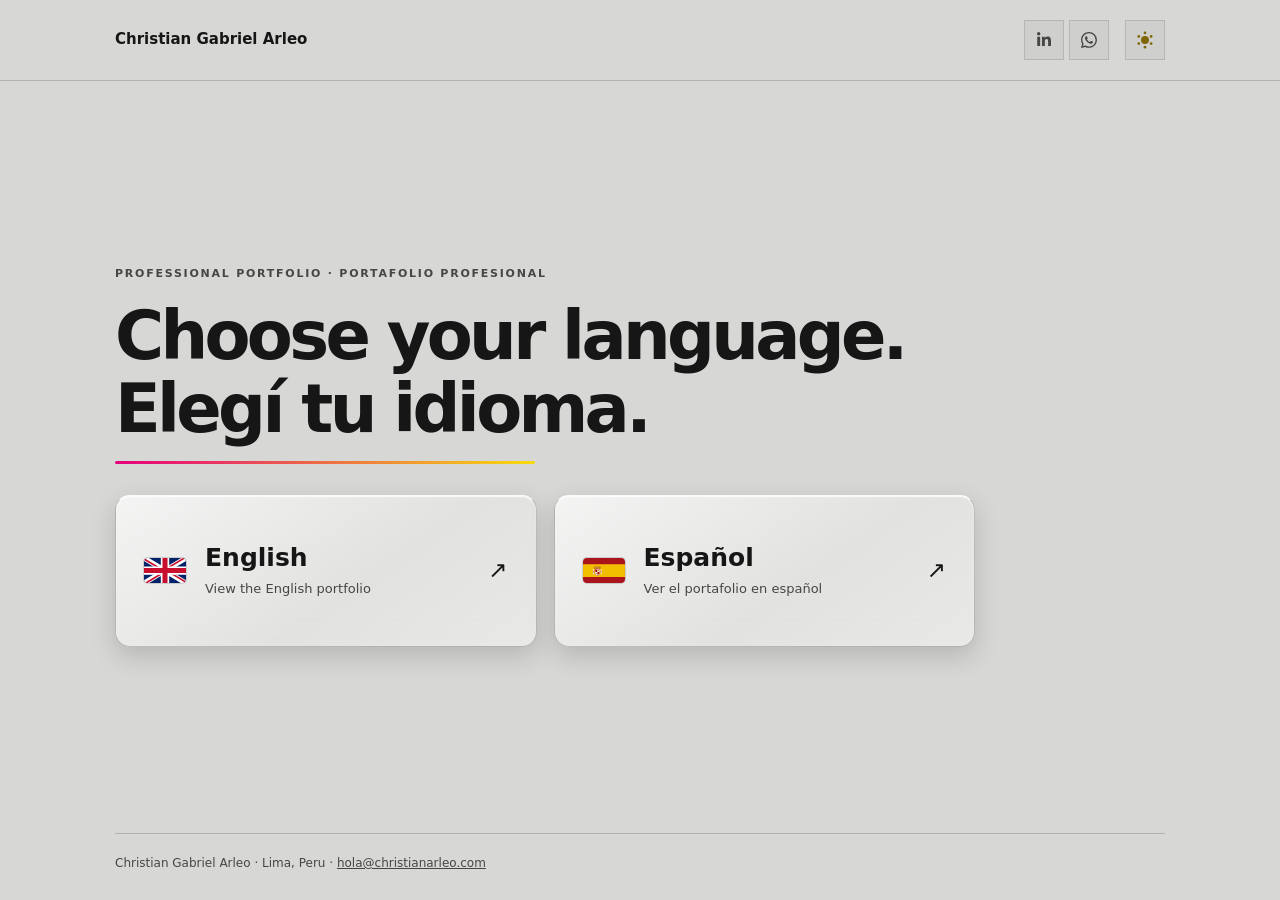
==== commit f8b29614: "Theme: nuevo icono SVG animado sol y luna" ====
--- a/index.html
+++ b/index.html
@@ -84,8 +84,8 @@
 }
 @media(prefers-reduced-motion:reduce){.languageCard{transition:none}.languageCard:hover{transform:none}}
 </style>
-<link rel="stylesheet" href="/theme/theme.css?v=20261126-morph1">
-<link rel="stylesheet" href="/theme/modern.css?v=20261126-flag1">
+<link rel="stylesheet" href="/theme/theme.css?v=20261126-svg-morph2">
+<link rel="stylesheet" href="/theme/modern.css?v=20261126-svg-morph2">
 <script src="/lang/i18n.js?v=20261126-flag1" defer></script>
 </head>
 <body>
@@ -120,7 +120,7 @@
 
 </main>
 <footer>Christian Gabriel Arleo · Lima, Perú · <a href="mailto:hola@christianarleo.com">hola@christianarleo.com</a></footer>
-<script src="/theme/theme.js?v=20261126-morph1" defer></script>
+<script src="/theme/theme.js?v=20261126-svg-morph2" defer></script>
 <script src="/theme/modern.js?v=20261124-01" defer></script>
 </body>
 </html>
--- a/theme/theme.css
+++ b/theme/theme.css
@@ -46,77 +46,56 @@
   background:var(--cga-bg);
   color:var(--cga-text);
 }
-/* Switch de apariencia: sol/luna, selección visible y foco por teclado. */
+/* Switch de apariencia: SVG sol/luna, sin pista ni thumb. */
 .cgaThemeControl{display:inline-flex;align-items:center;justify-content:center;flex:0 0 auto;line-height:1;position:relative}
-.cgaThemeSwitch{
- --theme-switch-width:58px;--theme-switch-height:30px;
+:root body .cgaThemeSwitch{
+ --theme-size:36px;--theme-inset:0px;
  box-sizing:border-box;display:inline-flex!important;align-items:center!important;justify-content:center!important;
- width:var(--theme-switch-width)!important;min-width:var(--theme-switch-width)!important;
- height:44px!important;min-height:44px!important;flex:0 0 auto;
- padding:0!important;margin:0!important;border:0!important;border-radius:999px!important;
- color:var(--cga-text)!important;background:transparent!important;cursor:pointer;
+ position:relative;isolation:isolate;overflow:hidden;flex:0 0 auto;
+ width:var(--theme-size)!important;min-width:var(--theme-size)!important;height:var(--theme-size)!important;min-height:var(--theme-size)!important;
+ padding:0!important;margin:0!important;border:0!important;border-radius:0!important;
+ color:var(--cga-focus)!important;background:transparent!important;box-shadow:none!important;cursor:pointer;
  font:inherit!important;touch-action:manipulation;-webkit-tap-highlight-color:transparent;
 }
-.cgaThemeTrack{
- box-sizing:border-box;display:block;position:relative;overflow:hidden;
- width:calc(var(--theme-switch-width) - 4px);min-width:calc(var(--theme-switch-width) - 4px);height:var(--theme-switch-height);flex:0 0 auto;border-radius:999px;
- border:1px solid var(--cga-border-strong);
- background:color-mix(in srgb,var(--brand-yellow) 30%,var(--cga-surface-2));
- box-shadow:inset 0 1px 3px var(--cga-shadow);
- transition:background-color .3s ease-in-out,border-color .3s ease-in-out;
-}
-.cgaThemeThumb{
- position:absolute;top:2px;left:2px;width:calc(50% - 3px);height:calc(100% - 4px);
- display:grid;place-items:center;
- border-radius:999px;background:var(--brand-yellow);box-shadow:0 1px 4px var(--cga-shadow);
- transition:transform .3s ease-in-out,background-color .3s ease-in-out;
-}
-.cgaThemeSwitch[aria-checked="true"] .cgaThemeTrack{
- background:color-mix(in srgb,var(--brand-cyan) 15%,var(--brand-black));
-}
-.cgaThemeSwitch[aria-checked="true"] .cgaThemeThumb{
- transform:translateX(calc(100% + 2px));background:var(--brand-cyan);
-}
-.cgaThemeIcon{
- position:relative;display:block;width:1.5em;height:1.5em;
- font-size:calc(var(--theme-switch-height) * .4);color:var(--brand-black);
- pointer-events:none;flex:0 0 auto;
-}
-.cgaThemeIconPart{
- position:absolute;display:block;
- transition:box-shadow .3s ease-in-out,opacity .3s ease-in-out,transform .3s ease-in-out;
-}
-.cgaThemeIconPart:first-child{
- width:1em;height:1em;left:calc(50% - .5em);top:calc(50% - .5em);
- border-radius:50%;box-shadow:inset 0 0 0 .5em currentColor;transform:scale(.53);
-}
-.cgaThemeIconPart:not(:first-child){
- width:.1em;height:.2em;left:calc(50% - .05em);top:50%;border-radius:.05em;
- background:currentColor;transform-origin:50% 0;
- transform:rotate(var(--ray-angle)) translateY(.49em);
-}
-.cgaThemeIconPart:nth-child(2){--ray-angle:0deg;}
-.cgaThemeIconPart:nth-child(3){--ray-angle:45deg;}
-.cgaThemeIconPart:nth-child(4){--ray-angle:90deg;}
-.cgaThemeIconPart:nth-child(5){--ray-angle:135deg;}
-.cgaThemeIconPart:nth-child(6){--ray-angle:180deg;}
-.cgaThemeIconPart:nth-child(7){--ray-angle:225deg;}
-.cgaThemeIconPart:nth-child(8){--ray-angle:270deg;}
-.cgaThemeIconPart:nth-child(9){--ray-angle:315deg;}
-.cgaThemeSwitch[aria-checked="true"] .cgaThemeIconPart:first-child{
- box-shadow:inset .30em -.23em 0 .035em currentColor;
- transform:translate(-.035em,.025em) scale(1.15) rotate(-10deg);
-}
-.cgaThemeSwitch[aria-checked="true"] .cgaThemeIconPart:not(:first-child){
- opacity:0;transform:rotate(calc(var(--ray-angle) + 45deg)) translateY(.8em);
-}
-.cgaThemeSwitch:hover .cgaThemeTrack{border-color:var(--cga-text)}
-.cgaThemeSwitch:focus-visible{outline:2px solid var(--cga-focus)!important;outline-offset:2px}
+:root body .cgaThemeSwitch::before{
+ content:"";position:absolute;inset:var(--theme-inset);z-index:-1;pointer-events:none;
+ border:1px solid color-mix(in srgb,var(--cga-text) 13%,transparent);
+ border-radius:0;background:color-mix(in srgb,var(--cga-text) 4%,transparent);
+ transition:background-color .3s ease,border-color .3s ease;
+}
+:root body .cgaThemeSwitch .cgaThemeMorph{display:block;width:18px;height:18px;flex:0 0 auto;pointer-events:none;overflow:visible;transition:transform .4s ease;transform:rotate(40deg)}
+:root body .cgaThemeSwitch .cgaThemeSunMoon{transform-box:view-box;transform-origin:50% 50%;transition:transform .4s ease;transform:scale(1)}
+:root body .cgaThemeSwitch .cgaThemeMoonCut{transition:transform .64s cubic-bezier(.41,.64,.32,1.575);transform:translate(0px,0px)}
+:root body .cgaThemeSwitch .cgaThemeRay{transform-box:fill-box;transform-origin:center;transform:scale(0)}
+:root body .cgaThemeSwitch[aria-checked="false"] .cgaThemeMorph{transform:rotate(90deg)}
+:root body .cgaThemeSwitch[aria-checked="false"] .cgaThemeMoonCut{transform:translate(16px,-3px)}
+:root body .cgaThemeSwitch[aria-checked="false"] .cgaThemeSunMoon{transform:scale(.55)}
+:root body .cgaThemeSwitch[aria-checked="false"] .cgaThemeRay{animation:cgaThemeShowRay .4s ease 0s 1 both}
+:root body .cgaThemeSwitch[aria-checked="false"] .cgaThemeRay2{animation-delay:0.05s}
+:root body .cgaThemeSwitch[aria-checked="false"] .cgaThemeRay3{animation-delay:0.1s}
+:root body .cgaThemeSwitch[aria-checked="false"] .cgaThemeRay4{animation-delay:0.17s}
+:root body .cgaThemeSwitch[aria-checked="false"] .cgaThemeRay5{animation-delay:0.25s}
+:root body .cgaThemeSwitch[aria-checked="false"] .cgaThemeRay6{animation-delay:0.29s}
+@keyframes cgaThemeShowRay{from{transform:scale(0)}to{transform:scale(1)}}
+:root body .cgaThemeSwitch:is(:focus-visible,:active)::before{background:color-mix(in srgb,var(--cga-accent) 20%,transparent);border-color:var(--cga-focus)}
+@media(hover:hover) and (pointer:fine){
+ :root body .cgaThemeSwitch:hover::before{background:color-mix(in srgb,var(--cga-accent) 20%,transparent);border-color:var(--cga-focus)}
+}
+:root body .cgaThemeSwitch:focus-visible{outline:2px solid var(--cga-focus)!important;outline-offset:2px}
+:root body:has(.languageGrid)>header .cgaThemeSwitch{--theme-size:40px}
+:root body .siteHeader .cgaThemeSwitch{--theme-size:30px}
+@media(max-width:900px),(pointer:coarse){
+ :root body:has(.languageGrid)>header .cgaThemeSwitch{--theme-size:44px;--theme-inset:5px}
+ :root body .siteHeader .cgaThemeSwitch{--theme-size:36px;--theme-inset:3px}
+}
+@media(prefers-reduced-motion:reduce){
+ :root body .cgaThemeSwitch::before,:root body .cgaThemeSwitch .cgaThemeMorph,:root body .cgaThemeSwitch .cgaThemeSunMoon,:root body .cgaThemeSwitch .cgaThemeMoonCut{transition:none!important}
+ :root body .cgaThemeSwitch[aria-checked="false"] .cgaThemeRay{animation:none!important;transform:scale(1)}
+}
 @media(forced-colors:active){
- .cgaThemeTrack{border:1px solid ButtonText;box-shadow:none}
- .cgaThemeThumb{forced-color-adjust:none;background:Highlight!important;color:HighlightText;box-shadow:none}
- .cgaThemeIcon{color:HighlightText}
- .cgaThemeSwitch:focus-visible{outline-color:Highlight!important}
+ :root body .cgaThemeSwitch{color:ButtonText!important}
+ :root body .cgaThemeSwitch::before{border:1px solid ButtonText}
+ :root body .cgaThemeSwitch:focus-visible{outline-color:Highlight!important}
 }
 
 :root[data-theme="dark"] body{background:var(--cga-bg);color:var(--cga-text)}
@@ -245,14 +224,13 @@
 :root[data-theme="dark"] .cvDocCard .cvDocStatus{background:var(--cga-chip);color:var(--cga-text)}
 :root[data-theme="dark"] .cvDocCard .cvDocStatus--expired{color:var(--cga-muted)}
 :root[data-theme="dark"] .toast{background:#303944;color:#fff}
-@media(prefers-reduced-motion:reduce){.cgaThemeTrack,.cgaThemeThumb,.cgaThemeIconPart{transition:none!important}}
+
 
 /* Language selection + appearance on narrow screens without clipping reader tools. */
 @media(max-width:430px){
   .siteActions{gap:1px!important}
   .siteActions .iconOnly{flex:0 0 29px!important;width:29px!important;height:31px!important;min-width:29px!important;min-height:31px!important;padding:5px!important}
-  .siteActions .cgaThemeSwitch{--theme-switch-width:48px;--theme-switch-height:26px;height:36px!important;min-height:36px!important}
-  .siteActions .cgaThemeSymbol{font-size:14px}
+  :root body .siteHeader .siteActions .cgaThemeSwitch{--theme-size:32px;--theme-inset:1px}
   .siteActions #cgaLangPicker{gap:1px!important}
   .siteActions #cgaLangPicker button{font-size:10px!important;padding:5px 3px!important;min-height:30px!important}
   .siteRow{gap:4px!important}
--- a/theme/modern.css
+++ b/theme/modern.css
@@ -736,10 +736,7 @@
  to{transform:translateY(0);opacity:1}
 }
 :root body .siteHeader .readerContactGrid a.cgaContactLink{--contact-size:44px;--contact-inset:5px;--contact-icon:16px}
-/* Reducir solo el control de apariencia de HOME y lector. Conservar su forma y morph. */
-html.cgaModern body:has(.languageGrid)>header .cgaThemeSwitch,
-html.cgaModern body .siteHeader .cgaThemeSwitch{--theme-switch-width:48px;--theme-switch-height:24px}
-html.cgaModern body.cgaMobileLandscape .siteHeader .siteActions .cgaThemeSwitch{--theme-switch-width:44px;--theme-switch-height:22px}
+/* Tamaño del switch centralizado en theme.css. */
 @media(max-width:900px){
  body:has(.languageGrid)>header{gap:6px}
  body:has(.languageGrid)>header .homeSocialLinks{gap:2px}
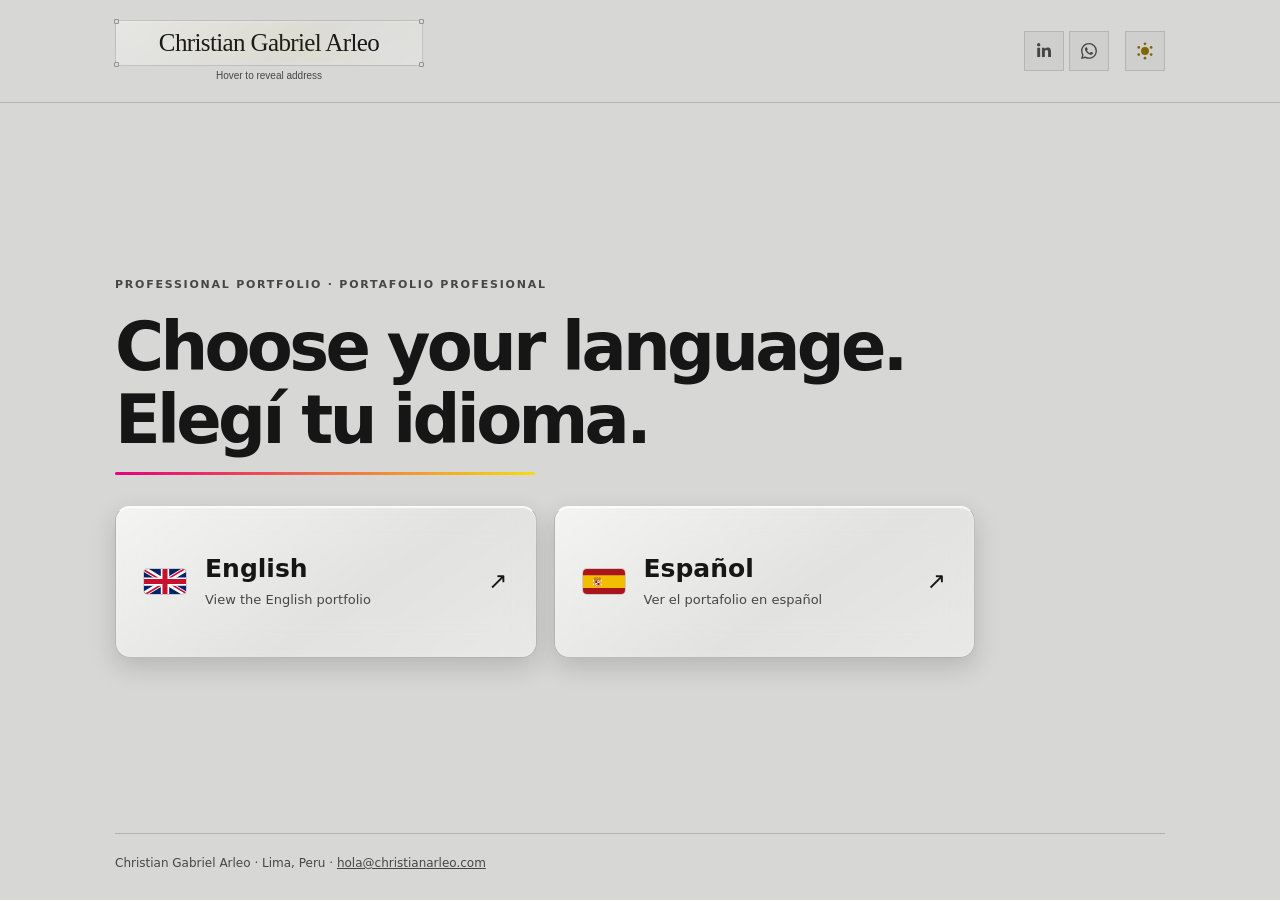
==== commit eb33461c: "HOME: placa serif animada para copiar correo" ====
--- a/index.html
+++ b/index.html
@@ -83,6 +83,74 @@
  main{padding:26px 0 32px}
 }
 @media(prefers-reduced-motion:reduce){.languageCard{transition:none}.languageCard:hover{transform:none}}
+
+/* HOME only — glass name plaque, inspired by the supplied Uiverse component. */
+.homeNamePlaque{
+ --plaque-point:5px;--plaque-duration:.8s;
+ position:relative;flex:0 1 308px;width:308px;min-width:0;
+ padding:0 0 16px;isolation:isolate;font-weight:400;
+}
+.homePlaqueButton{
+ box-sizing:border-box;position:relative;display:block;width:100%;height:46px;
+ padding:0;background:transparent;border:0;border-radius:0;cursor:pointer;
+ color:var(--cga-text);font:inherit;touch-action:manipulation;-webkit-tap-highlight-color:transparent;
+}
+.homePlaqueFrame,.homePlaqueText{position:absolute;inset:0;pointer-events:none}
+.homePlaqueFrame{
+ border:1px solid color-mix(in srgb,var(--cga-text) 16%,transparent);
+ background:linear-gradient(145deg,rgba(255,255,255,.08),rgba(255,255,255,.015) 58%,rgba(255,255,255,.045));
+ box-shadow:inset 0 1px 2px rgba(255,255,255,.15);
+}
+:root[data-theme="light"] .homePlaqueFrame{background:linear-gradient(145deg,rgba(255,255,255,.38),rgba(255,255,255,.12) 58%,rgba(255,255,255,.23))}
+.homePlaquePoint{
+ position:absolute;width:var(--plaque-point);height:var(--plaque-point);
+ background:var(--cga-surface-2);border:1px solid var(--cga-border-strong);
+ border-radius:1px;
+}
+.homePlaquePoint--tl{top:-2px;left:-2px}.homePlaquePoint--tr{top:-2px;right:-2px}
+.homePlaquePoint--bl{bottom:-2px;left:-2px}.homePlaquePoint--br{bottom:-2px;right:-2px}
+.homePlaqueText{display:grid;place-items:center;overflow:hidden}
+.homePlaqueText::after{
+ content:"";position:absolute;inset:4px;pointer-events:none;
+ background:repeating-linear-gradient(45deg,transparent,color-mix(in srgb,var(--cga-accent) 13%,transparent) 15%,transparent 20%);
+ background-size:440%;opacity:.35;transition:background-size .4s ease;
+}
+.homePlaqueName,.homePlaqueEmail{
+ position:absolute;max-width:100%;padding:0 9px;text-align:center;white-space:nowrap;
+ transition:opacity .22s ease;
+}
+.homePlaqueName{
+ font-family:"Bodoni MT","Bodoni 72",Didot,"Times New Roman",serif;
+ font-size:clamp(19px,2.3vw,25px);font-weight:500;line-height:1.15;letter-spacing:-.025em;
+}
+.homePlaqueEmail{font:500 14px/1.3 Arial,Helvetica,sans-serif;opacity:0;color:var(--cga-text)}
+.homePlaqueHint{
+ position:absolute;left:0;right:0;bottom:0;text-align:center;
+ font:400 10px/1.3 Arial,Helvetica,sans-serif;color:var(--cga-muted);
+ white-space:nowrap;overflow:hidden;text-overflow:ellipsis;
+}
+.homeNamePlaque[data-revealed="true"] :is(.homePlaqueFrame,.homePlaqueText),
+.homePlaqueButton:focus-visible :is(.homePlaqueFrame,.homePlaqueText){animation:cgaPlaqueFold var(--plaque-duration) ease both}
+.homeNamePlaque[data-revealed="true"] .homePlaqueName,.homePlaqueButton:focus-visible .homePlaqueName{opacity:0}
+.homeNamePlaque[data-revealed="true"] .homePlaqueEmail,.homePlaqueButton:focus-visible .homePlaqueEmail{opacity:1;transition-delay:.4s}
+.homeNamePlaque[data-revealed="true"] .homePlaqueText::after,.homePlaqueButton:focus-visible .homePlaqueText::after{background-size:700%}
+.homeNamePlaque[data-copied="true"] .homePlaqueFrame{border-color:var(--cga-focus)}
+.homeNamePlaque[data-copied="true"] .homePlaqueHint{color:var(--cga-focus)}
+.homePlaqueButton:active .homePlaqueText{filter:brightness(1.15)}
+.homePlaqueButton:focus-visible{outline:2px solid var(--cga-focus);outline-offset:4px}
+@keyframes cgaPlaqueFold{0%,100%{inset:0}50%{inset:0 50%}}
+body:has(.languageGrid)>header .homeSocialLinks{margin-left:auto}
+@media(max-width:600px){
+ .homeNamePlaque{flex:1 0 100%;width:100%;max-width:none}
+ .homePlaqueName{font-size:23px}
+ .homePlaqueButton{height:44px}
+ body:has(.languageGrid)>header{flex-wrap:wrap}
+}
+@media(prefers-reduced-motion:reduce){
+ .homeNamePlaque *,.homePlaqueText::after{animation:none!important;transition:none!important}
+}
+@media(forced-colors:active){.homePlaqueFrame,.homePlaquePoint{border:1px solid ButtonText}}
+
 </style>
 <link rel="stylesheet" href="/theme/theme.css?v=20261126-svg-morph2">
 <link rel="stylesheet" href="/theme/modern.css?v=20261126-svg-morph2">
@@ -90,7 +158,19 @@
 </head>
 <body>
 <header>
-  <span class="homeHeaderName">Christian Gabriel Arleo</span>
+  <div class="homeNamePlaque" id="homeNamePlaque">
+    <button class="homePlaqueButton" id="homePlaqueButton" type="button" aria-label="Christian Gabriel Arleo — copiar correo electrónico" aria-describedby="homePlaqueHint">
+      <span class="homePlaqueFrame" aria-hidden="true">
+        <span class="homePlaquePoint homePlaquePoint--tl"></span><span class="homePlaquePoint homePlaquePoint--tr"></span>
+        <span class="homePlaquePoint homePlaquePoint--bl"></span><span class="homePlaquePoint homePlaquePoint--br"></span>
+      </span>
+      <span class="homePlaqueText" aria-hidden="true">
+        <span class="homePlaqueName">Christian Gabriel Arleo</span>
+        <span class="homePlaqueEmail">hola@christianarleo.com</span>
+      </span>
+    </button>
+    <span class="homePlaqueHint" id="homePlaqueHint" aria-live="polite">Pasá el cursor para ver el correo</span>
+  </div>
   <nav class="homeSocialLinks" aria-label="LinkedIn / WhatsApp">
     <a class="homeSocialLink homeSocialLink--linkedin" href="https://www.linkedin.com/in/christianarleo/" target="_blank" rel="noopener noreferrer" aria-label="LinkedIn" title="LinkedIn">
       <svg class="homeSocialIcon" viewBox="0 0 448 512" aria-hidden="true" focusable="false"><path d="M100.28 448H7.4V148.9h92.88zM53.79 108.1C24.09 108.1 0 83.5 0 53.8a53.79 53.79 0 0 1 107.58 0c0 29.7-24.1 54.3-53.79 54.3zM447.9 448h-92.68V302.4c0-34.7-.7-79.2-48.29-79.2-48.29 0-55.69 37.7-55.69 76.7V448h-92.78V148.9h89.08v40.8h1.3c12.4-23.5 42.69-48.3 87.88-48.3 94 0 111.28 61.9 111.28 142.3V448z"/></svg>
@@ -120,6 +200,65 @@
 
 </main>
 <footer>Christian Gabriel Arleo · Lima, Perú · <a href="mailto:hola@christianarleo.com">hola@christianarleo.com</a></footer>
+<script>
+(() => {
+  "use strict";
+  const plaque=document.getElementById("homeNamePlaque");
+  const button=document.getElementById("homePlaqueButton");
+  const hint=document.getElementById("homePlaqueHint");
+  const email=plaque.querySelector(".homePlaqueEmail").textContent.trim();
+  const fine=matchMedia("(hover:hover) and (pointer:fine)");
+  const en=document.documentElement.lang.toLowerCase().startsWith("en");
+  const labels=en?{hover:"Hover to reveal address",tap:"Tap to reveal address",copy:"Click to copy",tapCopy:"Tap to copy",copied:"Address copied",error:"Copy from the footer",aria:"Christian Gabriel Arleo — copy email address"}:{hover:"Pasá el cursor para ver el correo",tap:"Tocá para ver el correo",copy:"Hacé clic para copiar",tapCopy:"Tocá para copiar",copied:"Correo copiado",error:"Copiá el correo desde el pie",aria:"Christian Gabriel Arleo — copiar correo electrónico"};
+  let pointer="",timer=0,busy=false;
+  button.setAttribute("aria-label",labels.aria);
+  function reset(){
+    clearTimeout(timer);
+    delete plaque.dataset.revealed;
+    delete plaque.dataset.copied;
+    hint.textContent=fine.matches?labels.hover:labels.tap;
+  }
+  function reveal(touch=false){
+    plaque.dataset.revealed="true";
+    if(plaque.dataset.copied!=="true")hint.textContent=touch?labels.tapCopy:labels.copy;
+  }
+  async function copy(){
+    try{
+      if(navigator.clipboard?.writeText){await navigator.clipboard.writeText(email);return true;}
+    }catch{}
+    const field=document.createElement("textarea");
+    field.value=email;field.readOnly=true;
+    field.style.cssText="position:fixed;left:0;top:0;opacity:0;pointer-events:none;";
+    document.body.append(field);field.select();field.setSelectionRange(0,email.length);
+    let copied=false;
+    try{copied=document.execCommand("copy");}catch{}
+    field.remove();
+    button.focus({preventScroll:true});
+    return copied;
+  }
+  button.addEventListener("pointerdown",event=>{pointer=event.pointerType;});
+  button.addEventListener("pointerenter",event=>{if(event.pointerType==="mouse"&&fine.matches)reveal();});
+  button.addEventListener("pointerleave",()=>{if(fine.matches&&!button.matches(":focus-visible")&&!busy&&plaque.dataset.copied!=="true")reset();});
+  button.addEventListener("focus",()=>{if(button.matches(":focus-visible"))reveal();});
+  button.addEventListener("blur",()=>{if(pointer!=="touch"&&pointer!=="pen"&&!button.matches(":hover")&&!busy&&plaque.dataset.copied!=="true")reset();});
+  button.addEventListener("click",async event=>{
+    const touch=event.detail!==0&&(pointer==="touch"||pointer==="pen"||!fine.matches);
+    if(touch&&plaque.dataset.revealed!=="true"){reveal(true);return;}
+    if(busy)return;
+    reveal(touch);busy=true;clearTimeout(timer);
+    let ok=false;
+    try{ok=await copy();}finally{busy=false;}
+    if(ok){
+      plaque.dataset.copied="true";hint.textContent=labels.copied;
+      timer=setTimeout(()=>{delete plaque.dataset.copied;if(button.matches(":focus-visible")||(fine.matches&&button.matches(":hover")))reveal();else reset();},1800);
+    }else{
+      delete plaque.dataset.copied;hint.textContent=labels.error;
+    }
+  });
+  document.addEventListener("pointerdown",event=>{if(!plaque.contains(event.target)&&!busy)reset();});
+  reset();
+})();
+</script>
 <script src="/theme/theme.js?v=20261126-svg-morph2" defer></script>
 <script src="/theme/modern.js?v=20261124-01" defer></script>
 </body>
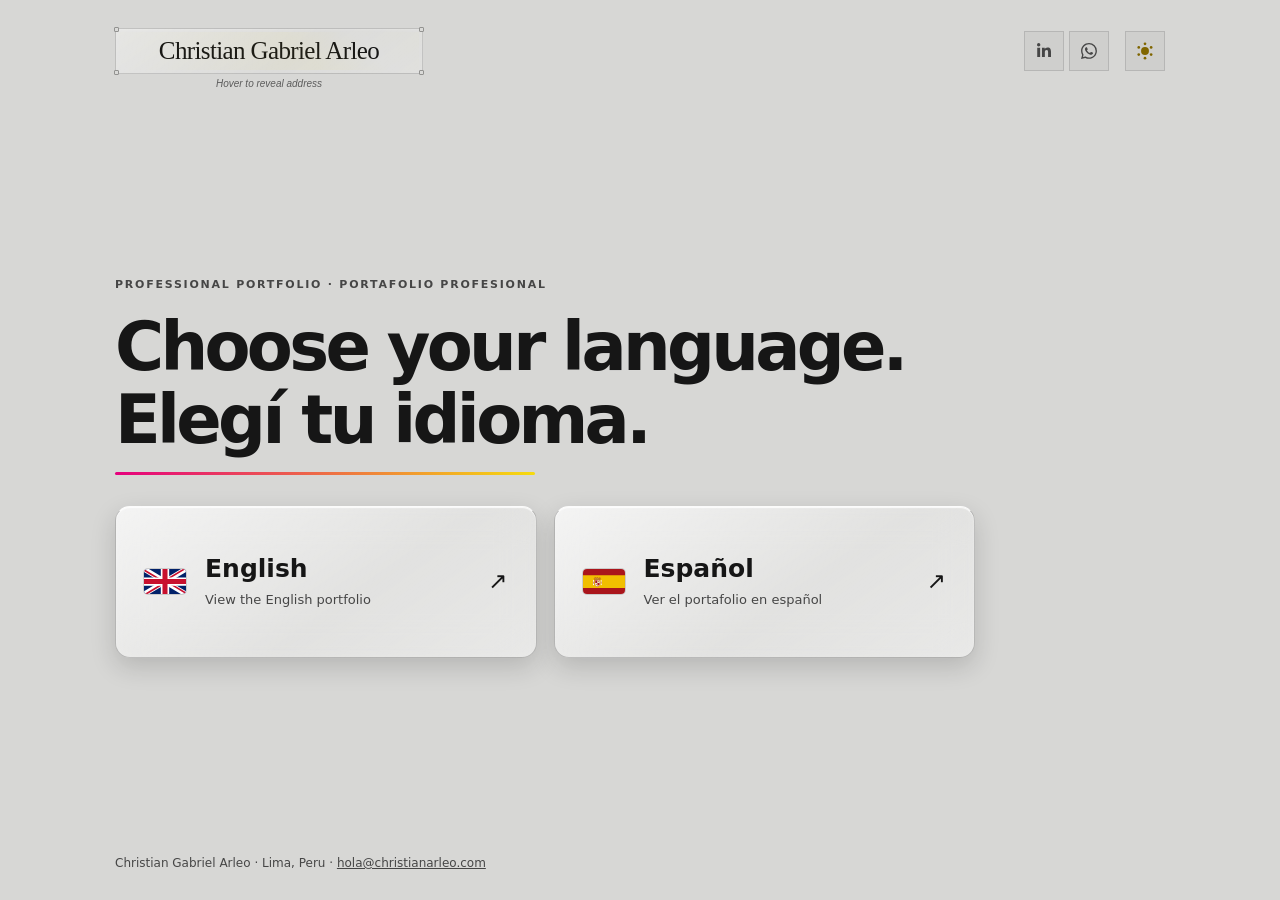
==== commit 9f71465e: "HOME: alinear placa, suavizar ayuda y retirar separadores" ====
--- a/index.html
+++ b/index.html
@@ -39,7 +39,7 @@
 :root{color-scheme:light;font-family:Arial,Helvetica,sans-serif;background:var(--cga-bg,#d7d7d5);color:var(--cga-text,#161616)}
 *{box-sizing:border-box}
 body{margin:0;min-height:100dvh;display:flex;flex-direction:column}
-header{display:flex;justify-content:space-between;align-items:center;gap:16px;border-bottom:1px solid var(--cga-border,#eee);padding:20px max(22px,calc((100vw - 1050px)/2));font-weight:700;font-size:15px}
+header{display:flex;justify-content:space-between;align-items:center;gap:16px;border-bottom:0;padding:20px max(22px,calc((100vw - 1050px)/2));font-weight:700;font-size:15px}
 main{width:min(1050px,calc(100% - 44px));margin:auto;padding:clamp(48px,7vw,110px) 0}
 .kicker{text-transform:uppercase;font-size:11px;font-weight:700;letter-spacing:.16em;color:var(--cga-muted,#666);margin:0 0 20px}
 h1{font-size:clamp(34px,5vw,62px);line-height:1.07;letter-spacing:-.048em;max-width:790px;margin:0 0 16px}
@@ -58,7 +58,7 @@
 .languageCard .recommended{color:var(--cga-muted,#666);font-size:10px;letter-spacing:.08em;text-transform:uppercase;font-weight:700}
 .accent{height:3px;width:min(100%,420px);border-radius:2px;background:linear-gradient(90deg,var(--brand-pink),var(--brand-yellow));margin:0 0 31px}
 .note{font-size:12px;color:var(--cga-muted,#666);margin-top:21px;line-height:1.6}
-footer{width:min(1050px,calc(100% - 44px));margin:0 auto;border-top:1px solid var(--cga-border,#eee);padding:20px 0 28px;color:var(--cga-muted,#666);font-size:12px;line-height:1.5}
+footer{width:min(1050px,calc(100% - 44px));margin:0 auto;border-top:0;padding:20px 0 28px;color:var(--cga-muted,#666);font-size:12px;line-height:1.5}
 footer a{color:inherit}
 @media(max-width:900px){
  main{width:min(360px,calc(100% - 56px));margin:0 auto;flex:1 0 auto;display:flex;flex-direction:column;justify-content:center;padding:clamp(28px,5svh,60px) 0 clamp(44px,15svh,170px)}
@@ -126,7 +126,7 @@
 .homePlaqueEmail{font:500 14px/1.3 Arial,Helvetica,sans-serif;opacity:0;color:var(--cga-text)}
 .homePlaqueHint{
  position:absolute;left:0;right:0;bottom:0;text-align:center;
- font:400 10px/1.3 Arial,Helvetica,sans-serif;color:var(--cga-muted);
+ font:italic 400 10px/1.3 Arial,Helvetica,sans-serif;color:var(--cga-muted);opacity:.85;
  white-space:nowrap;overflow:hidden;text-overflow:ellipsis;
 }
 .homeNamePlaque[data-revealed="true"] :is(.homePlaqueFrame,.homePlaqueText),
@@ -135,11 +135,18 @@
 .homeNamePlaque[data-revealed="true"] .homePlaqueEmail,.homePlaqueButton:focus-visible .homePlaqueEmail{opacity:1;transition-delay:.4s}
 .homeNamePlaque[data-revealed="true"] .homePlaqueText::after,.homePlaqueButton:focus-visible .homePlaqueText::after{background-size:700%}
 .homeNamePlaque[data-copied="true"] .homePlaqueFrame{border-color:var(--cga-focus)}
-.homeNamePlaque[data-copied="true"] .homePlaqueHint{color:var(--cga-focus)}
+:root[data-theme="dark"] .homePlaqueHint{opacity:.72}
+.homeNamePlaque[data-copied="true"] .homePlaqueHint{color:var(--cga-focus);opacity:1}
+:root[data-theme="dark"] .homeNamePlaque[data-copied="true"] .homePlaqueHint{opacity:1}
 .homePlaqueButton:active .homePlaqueText{filter:brightness(1.15)}
 .homePlaqueButton:focus-visible{outline:2px solid var(--cga-focus);outline-offset:4px}
 @keyframes cgaPlaqueFold{0%,100%{inset:0}50%{inset:0 50%}}
 body:has(.languageGrid)>header .homeSocialLinks{margin-left:auto}
+/* The 16px hint reserve shifts the plaque centre upward by 8px.
+   Offset only the plaque group so its button shares the controls' centreline. */
+@media(min-width:601px){
+ .homeNamePlaque{top:8px}
+}
 @media(max-width:600px){
  .homeNamePlaque{flex:1 0 100%;width:100%;max-width:none}
  .homePlaqueName{font-size:23px}
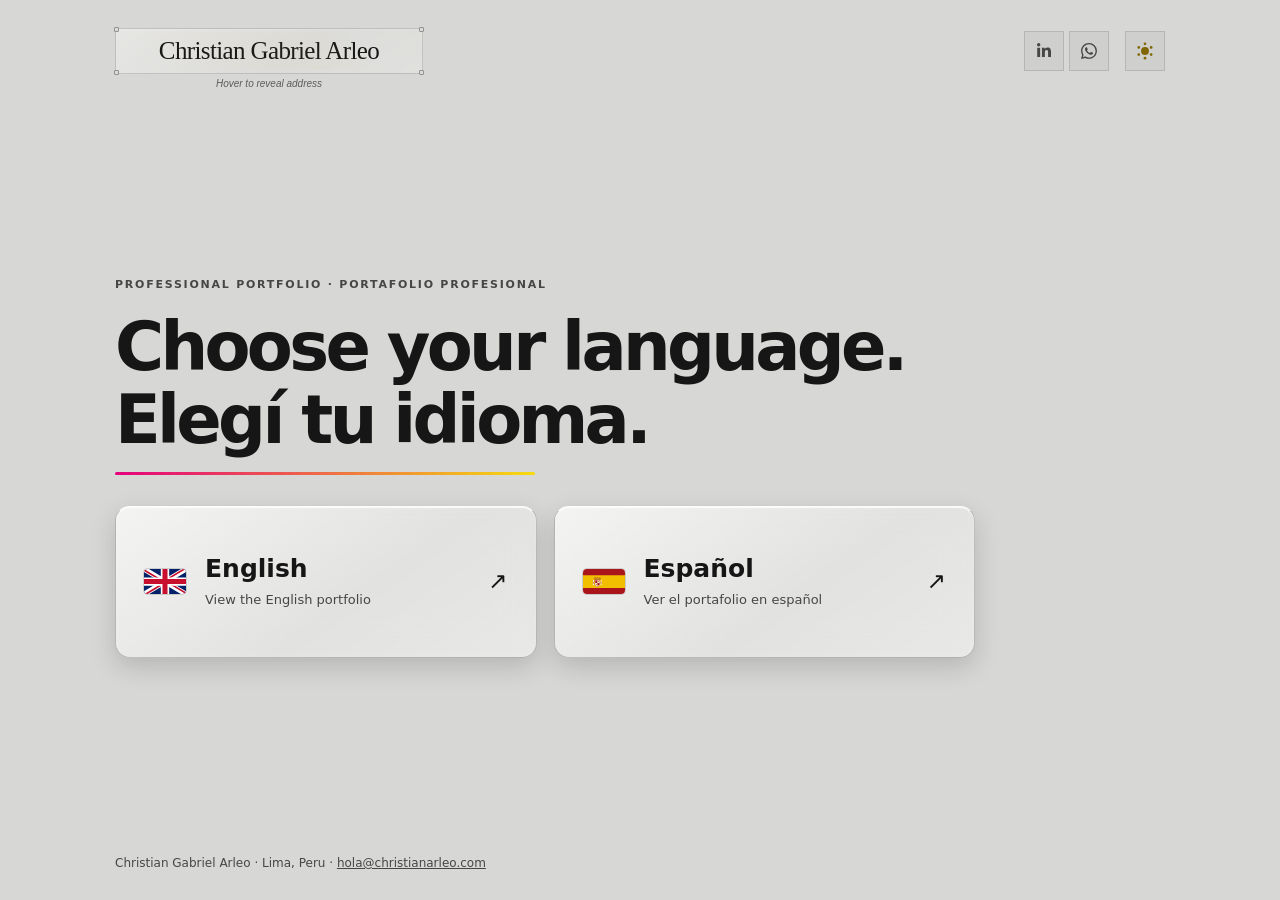
==== commit a5177d7f: "Premium admin dialogs, advanced inbox filters and muted UI gold" ====
--- a/index.html
+++ b/index.html
@@ -1,5 +1,5 @@
 <!doctype html>
-<html lang="en">
+<html lang="en" class="cgaModern">
 <head>
 <meta charset="utf-8">
 <meta name="viewport" content="width=device-width,initial-scale=1">
@@ -159,9 +159,9 @@
 @media(forced-colors:active){.homePlaqueFrame,.homePlaquePoint{border:1px solid ButtonText}}
 
 </style>
-<link rel="stylesheet" href="/theme/theme.css?v=20261126-svg-morph2">
-<link rel="stylesheet" href="/theme/modern.css?v=20261126-svg-morph2">
-<script src="/lang/i18n.js?v=20261126-flag1" defer></script>
+<link rel="stylesheet" href="/theme/theme.css?v=20261126-crm-dialog1">
+<link rel="stylesheet" href="/theme/modern.css?v=20261126-crm-dialog1">
+<script src="/lang/i18n.js?v=20261126-crm-dialog1" defer></script>
 </head>
 <body>
 <header>
@@ -267,6 +267,6 @@
 })();
 </script>
 <script src="/theme/theme.js?v=20261126-svg-morph2" defer></script>
-<script src="/theme/modern.js?v=20261124-01" defer></script>
+<script src="/theme/modern.js?v=20261126-crm-dialog1" defer></script>
 </body>
 </html>
--- a/theme/theme.css
+++ b/theme/theme.css
@@ -19,7 +19,8 @@
   --cga-border-strong:color-mix(in srgb,var(--brand-black) 36%,var(--brand-white));
   --cga-chip:color-mix(in srgb,var(--brand-white) 82%,white);
   --cga-hover:color-mix(in srgb,var(--brand-white) 72%,white);
-  --cga-accent:var(--brand-yellow);
+  --cga-ui-gold:#D6B84B; /* Muted UI accent; original brand yellow is unchanged. */
+  --cga-accent:var(--cga-ui-gold);
   --cga-focus:#806600; /* Dark gold provides a visible focus boundary on light surfaces. */
   --cga-accent-soft:color-mix(in srgb,var(--cga-surface) 91%,var(--cga-accent) 9%);
   --cga-primary:var(--cga-accent);
--- a/theme/modern.css
+++ b/theme/modern.css
@@ -155,7 +155,7 @@
 html.cgaModern body:has(#companySection) .quickForm .action{border-radius:9px;min-height:47px;font-weight:750}
 html.cgaModern body:has(#companySection) #companySearchInput{border-radius:9px}
 html.cgaModern body:has(#companySection) .companyFilters button{border-radius:8px;font-weight:650}
-html.cgaModern body:has(#companySection) .companyFilters button[aria-pressed="true"]{background:var(--cga-primary);color:var(--cga-primary-text);border-color:var(--cga-primary)}
+html.cgaModern body:has(#companySection) .companyFilters button[aria-pressed="true"]{background:var(--cga-accent-soft);color:var(--cga-text);border-color:var(--cga-focus)}
 html.cgaModern body:has(#companySection) #emptySection{border-top:4px solid var(--cga-focus)}
 html.cgaModern body:has(#companySection) #emptySection h2{font-size:clamp(20px,2.6vw,25px)}
 html.cgaModern body:has(#companySection) .privacyNote{font-size:11px;color:var(--cga-muted)}
@@ -247,7 +247,7 @@
 }
 
 /* HOME: cristal neutro, sin bordes cromáticos ni distinción ornamental por idioma. */
-html.cgaModern body:has(.languageGrid) .languageCard[data-lang-choice]{
+html.cgaModern :is(body:has(.languageGrid) .languageCard[data-lang-choice],:where(#requestSuccessActions) .messageCta,:where(#leadForm,#vacancies) .cgaGlassCTA:not(:disabled)){
   --glass-fill:linear-gradient(145deg,rgba(255,255,255,.72),rgba(255,255,255,.28) 58%,rgba(255,255,255,.44));
   --glass-hover:linear-gradient(145deg,rgba(255,255,255,.86),rgba(255,255,255,.43) 58%,rgba(255,255,255,.58));
   --glass-border:rgba(22,22,22,.24);
@@ -262,7 +262,7 @@
   box-shadow:inset 0 1px 1px var(--glass-edge),inset 0 -1px 8px rgba(255,255,255,.10),0 9px 24px var(--glass-shadow);
   transition:transform .22s ease,box-shadow .22s ease,border-color .22s ease,background .22s ease;
 }
-html.cgaModern[data-theme="dark"] body:has(.languageGrid) .languageCard[data-lang-choice]{
+html.cgaModern[data-theme="dark"] :is(body:has(.languageGrid) .languageCard[data-lang-choice],:where(#requestSuccessActions) .messageCta,:where(#leadForm,#vacancies) .cgaGlassCTA:not(:disabled)){
   --glass-fill:linear-gradient(145deg,rgba(255,255,255,.15),rgba(255,255,255,.045) 58%,rgba(255,255,255,.085));
   --glass-hover:linear-gradient(145deg,rgba(255,255,255,.19),rgba(255,255,255,.075) 58%,rgba(255,255,255,.12));
   --glass-border:rgba(255,255,255,.25);
@@ -270,29 +270,29 @@
   --glass-shadow:rgba(0,0,0,.38);
   
 }
-html.cgaModern body:has(.languageGrid) .languageCard[data-lang-choice]::before{
+html.cgaModern :is(body:has(.languageGrid) .languageCard[data-lang-choice],:where(#requestSuccessActions) .messageCta,:where(#leadForm,#vacancies) .cgaGlassCTA:not(:disabled))::before{
   content:none;
 }
-html.cgaModern body:has(.languageGrid) .languageCard[data-lang-choice] .arrow,
-html.cgaModern body:has(.languageGrid) .languageCard[data-lang-choice] .recommended{
+html.cgaModern :is(body:has(.languageGrid) .languageCard[data-lang-choice],:where(#requestSuccessActions) .messageCta,:where(#leadForm,#vacancies) .cgaGlassCTA:not(:disabled)) :is(.arrow,.messageLanguageArrow),
+html.cgaModern :is(body:has(.languageGrid) .languageCard[data-lang-choice],:where(#requestSuccessActions) .messageCta,:where(#leadForm,#vacancies) .cgaGlassCTA:not(:disabled)) .recommended{
   color:var(--cga-text);
 }
-html.cgaModern body:has(.languageGrid) .languageCard[data-lang-choice]:is(:hover,:focus-visible){
+html.cgaModern :is(body:has(.languageGrid) .languageCard[data-lang-choice],:where(#requestSuccessActions) .messageCta,:where(#leadForm,#vacancies) .cgaGlassCTA:not(:disabled)):is(:hover,:focus-visible){
   background:var(--glass-hover);
   border-color:var(--glass-border);
   border-top-color:var(--glass-edge);
   box-shadow:inset 0 1px 1px var(--glass-edge),inset 0 -1px 8px rgba(255,255,255,.12),0 14px 32px var(--glass-shadow);
 }
-html.cgaModern body:has(.languageGrid) .languageCard[data-lang-choice]:focus-visible{
+html.cgaModern :is(body:has(.languageGrid) .languageCard[data-lang-choice],:where(#requestSuccessActions) .messageCta,:where(#leadForm,#vacancies) .cgaGlassCTA:not(:disabled)):focus-visible{
   outline:2px solid var(--cga-focus)!important;outline-offset:4px;
 }
 @media(prefers-contrast:more){
-  html.cgaModern body:has(.languageGrid) .languageCard[data-lang-choice]{
+  html.cgaModern :is(body:has(.languageGrid) .languageCard[data-lang-choice],:where(#requestSuccessActions) .messageCta,:where(#leadForm,#vacancies) .cgaGlassCTA:not(:disabled)){
     border:2px solid var(--cga-text);background:var(--cga-surface);
   }
 }
 @media(prefers-reduced-motion:reduce){
-  html.cgaModern body:has(.languageGrid) .languageCard[data-lang-choice]:is(:hover,:focus-visible){transform:none}
+  html.cgaModern :is(body:has(.languageGrid) .languageCard[data-lang-choice],:where(#requestSuccessActions) .messageCta,:where(#leadForm,#vacancies) .cgaGlassCTA:not(:disabled)):is(:hover,:focus-visible){transform:none}
 }
 
 /* HOME responsive: shared alignment and proportional scale for the entire hero. */
@@ -638,15 +638,16 @@
 
 /* HOME · CGA glass microinteraction. Brand accent only during interaction.
    Native CSS; intentionally scoped away from video and form cards. */
-html.cgaModern body:has(.languageGrid) .languageCard[data-lang-choice]{
+html.cgaModern :is(body:has(.languageGrid) .languageCard[data-lang-choice],:where(#requestSuccessActions) .messageCta,:where(#leadForm,#vacancies) .cgaGlassCTA:not(:disabled)){
   --cga-glass-glow:color-mix(in srgb,var(--cga-accent) 32%,transparent);
   --cga-glass-tint:color-mix(in srgb,var(--cga-accent) 28%,transparent);
   --cga-glass-rest-shadow:inset 0 1px 1px var(--glass-edge),inset 0 -1px 8px rgba(255,255,255,.10),0 9px 24px var(--glass-shadow);
   isolation:isolate;
+  position:relative;
   touch-action:manipulation;
   transition:transform .6s cubic-bezier(.2,.75,.25,1),box-shadow .6s ease,border-color .6s ease,background .6s ease;
 }
-html.cgaModern body:has(.languageGrid) .languageCard[data-lang-choice]::before{
+html.cgaModern :is(body:has(.languageGrid) .languageCard[data-lang-choice],:where(#requestSuccessActions) .messageCta,:where(#leadForm,#vacancies) .cgaGlassCTA:not(:disabled))::before{
   content:"";
   position:absolute;inset:0;border-radius:inherit;
   pointer-events:none;z-index:0;
@@ -654,44 +655,44 @@
   opacity:0;
   transition:opacity .6s ease;
 }
-html.cgaModern body:has(.languageGrid) .languageCard[data-lang-choice] > *{position:relative;z-index:1;}
-html.cgaModern body:has(.languageGrid) .languageCard[data-lang-choice] .arrow{transition:transform .6s cubic-bezier(.2,.75,.25,1);}
-html.cgaModern body:has(.languageGrid) .languageCard[data-lang-choice]:focus-visible,
-html.cgaModern body:has(.languageGrid) .languageCard[data-lang-choice]:active{
+html.cgaModern :is(body:has(.languageGrid) .languageCard[data-lang-choice],:where(#requestSuccessActions) .messageCta,:where(#leadForm,#vacancies) .cgaGlassCTA:not(:disabled)) > *{position:relative;z-index:1;}
+html.cgaModern :is(body:has(.languageGrid) .languageCard[data-lang-choice],:where(#requestSuccessActions) .messageCta,:where(#leadForm,#vacancies) .cgaGlassCTA:not(:disabled)) :is(.arrow,.messageLanguageArrow){transition:transform .6s cubic-bezier(.2,.75,.25,1);}
+html.cgaModern :is(body:has(.languageGrid) .languageCard[data-lang-choice],:where(#requestSuccessActions) .messageCta,:where(#leadForm,#vacancies) .cgaGlassCTA:not(:disabled)):focus-visible,
+html.cgaModern :is(body:has(.languageGrid) .languageCard[data-lang-choice],:where(#requestSuccessActions) .messageCta,:where(#leadForm,#vacancies) .cgaGlassCTA:not(:disabled)):active{
   border-color:var(--cga-focus);
   box-shadow:inset 0 1px 1px var(--glass-edge),0 10px 26px var(--glass-shadow),0 0 28px var(--cga-glass-glow);
 }
-html.cgaModern body:has(.languageGrid) .languageCard[data-lang-choice]:is(:focus-visible,:active)::before{opacity:1;}
+html.cgaModern :is(body:has(.languageGrid) .languageCard[data-lang-choice],:where(#requestSuccessActions) .messageCta,:where(#leadForm,#vacancies) .cgaGlassCTA:not(:disabled)):is(:focus-visible,:active)::before{opacity:1;}
 @media(hover:hover) and (pointer:fine){
-  html.cgaModern body:has(.languageGrid) .languageCard[data-lang-choice]:hover{
+  html.cgaModern :is(body:has(.languageGrid) .languageCard[data-lang-choice],:where(#requestSuccessActions) .messageCta,:where(#leadForm,#vacancies) .cgaGlassCTA:not(:disabled)):hover{
     transform:translateY(-3px);
     border-color:var(--cga-focus);
     box-shadow:inset 0 1px 1px var(--glass-edge),0 10px 26px var(--glass-shadow),0 0 36px var(--cga-glass-glow);
     -webkit-box-reflect:below 7px linear-gradient(to bottom,transparent 82%,rgba(0,0,0,.10));
   }
-  html.cgaModern body:has(.languageGrid) .languageCard[data-lang-choice]:hover::before{opacity:1;}
-  html.cgaModern body:has(.languageGrid) .languageCard[data-lang-choice]:is(:hover,:focus-visible) .arrow{transform:translate(3px,-3px);}
+  html.cgaModern :is(body:has(.languageGrid) .languageCard[data-lang-choice],:where(#requestSuccessActions) .messageCta,:where(#leadForm,#vacancies) .cgaGlassCTA:not(:disabled)):hover::before{opacity:1;}
+  html.cgaModern :is(body:has(.languageGrid) .languageCard[data-lang-choice],:where(#requestSuccessActions) .messageCta,:where(#leadForm,#vacancies) .cgaGlassCTA:not(:disabled)):is(:hover,:focus-visible) :is(.arrow,.messageLanguageArrow){transform:translate(3px,-3px);}
 }
 @media(hover:none),(pointer:coarse){
-  html.cgaModern body:has(.languageGrid) .languageCard[data-lang-choice]:hover:not(:active):not(:focus-visible){
+  html.cgaModern :is(body:has(.languageGrid) .languageCard[data-lang-choice],:where(#requestSuccessActions) .messageCta,:where(#leadForm,#vacancies) .cgaGlassCTA:not(:disabled)):hover:not(:active):not(:focus-visible){
     transform:none;background:var(--glass-fill);border-color:var(--glass-border);border-top-color:var(--glass-edge);box-shadow:var(--cga-glass-rest-shadow);
   }
 }
-html.cgaModern body:has(.languageGrid) .languageCard[data-lang-choice]:active{
+html.cgaModern :is(body:has(.languageGrid) .languageCard[data-lang-choice],:where(#requestSuccessActions) .messageCta,:where(#leadForm,#vacancies) .cgaGlassCTA:not(:disabled)):active{
   transform:scale(.92);
   transition:transform .12s ease-out,box-shadow .15s ease,border-color .15s ease;
   -webkit-box-reflect:none;
 }
 @media(prefers-reduced-motion:reduce){
-  html.cgaModern body:has(.languageGrid) .languageCard[data-lang-choice],
-  html.cgaModern body:has(.languageGrid) .languageCard[data-lang-choice]:is(:hover,:focus-visible,:active){transition:none;transform:none;-webkit-box-reflect:none;}
-  html.cgaModern body:has(.languageGrid) .languageCard[data-lang-choice]::before,html.cgaModern body:has(.languageGrid) .languageCard[data-lang-choice] .arrow{transition:none;transform:none;}
-  html.cgaModern body:has(.languageGrid) .languageCard[data-lang-choice]:is(:hover,:focus-visible) .arrow{transform:none;}
+  html.cgaModern :is(body:has(.languageGrid) .languageCard[data-lang-choice],:where(#requestSuccessActions) .messageCta,:where(#leadForm,#vacancies) .cgaGlassCTA:not(:disabled)),
+  html.cgaModern :is(body:has(.languageGrid) .languageCard[data-lang-choice],:where(#requestSuccessActions) .messageCta,:where(#leadForm,#vacancies) .cgaGlassCTA:not(:disabled)):is(:hover,:focus-visible,:active){transition:none;transform:none;-webkit-box-reflect:none;}
+  html.cgaModern :is(body:has(.languageGrid) .languageCard[data-lang-choice],:where(#requestSuccessActions) .messageCta,:where(#leadForm,#vacancies) .cgaGlassCTA:not(:disabled))::before,html.cgaModern :is(body:has(.languageGrid) .languageCard[data-lang-choice],:where(#requestSuccessActions) .messageCta,:where(#leadForm,#vacancies) .cgaGlassCTA:not(:disabled)) :is(.arrow,.messageLanguageArrow){transition:none;transform:none;}
+  html.cgaModern :is(body:has(.languageGrid) .languageCard[data-lang-choice],:where(#requestSuccessActions) .messageCta,:where(#leadForm,#vacancies) .cgaGlassCTA:not(:disabled)):is(:hover,:focus-visible) :is(.arrow,.messageLanguageArrow){transform:none;}
 }
 @media(prefers-contrast:more),(forced-colors:active){
-  html.cgaModern body:has(.languageGrid) .languageCard[data-lang-choice],
-  html.cgaModern body:has(.languageGrid) .languageCard[data-lang-choice]:is(:hover,:focus-visible,:active){background:var(--cga-surface);box-shadow:none;border:2px solid currentColor;-webkit-box-reflect:none;}
-  html.cgaModern body:has(.languageGrid) .languageCard[data-lang-choice]::before{display:none;}
+  html.cgaModern :is(body:has(.languageGrid) .languageCard[data-lang-choice],:where(#requestSuccessActions) .messageCta,:where(#leadForm,#vacancies) .cgaGlassCTA:not(:disabled)),
+  html.cgaModern :is(body:has(.languageGrid) .languageCard[data-lang-choice],:where(#requestSuccessActions) .messageCta,:where(#leadForm,#vacancies) .cgaGlassCTA:not(:disabled)):is(:hover,:focus-visible,:active){background:var(--cga-surface);box-shadow:none;border:2px solid currentColor;-webkit-box-reflect:none;}
+  html.cgaModern :is(body:has(.languageGrid) .languageCard[data-lang-choice],:where(#requestSuccessActions) .messageCta,:where(#leadForm,#vacancies) .cgaGlassCTA:not(:disabled))::before{display:none;}
 }
 
 /* Contacto HOME y lector: cuadrados discretos; una sola microinteracción. */
@@ -799,3 +800,270 @@
  :root body #cgaLangPicker button.cgaLangButton::before{border:1px solid ButtonText}
  :root body #cgaLangPicker button.cgaLangButton[aria-pressed="true"]::before{border:2px solid Highlight}
 }
+
+/* CGA Glass Forms — shared opt-in components across public and admin flows.
+   Reuse existing brand and theme tokens. No global form/input overrides. */
+html.cgaModern :is(.cgaGlassForm,.cgaFormControls){
+ --form-glass:color-mix(in srgb,var(--cga-surface) 91%,transparent);
+ --form-edge:color-mix(in srgb,var(--cga-text) 19%,transparent);
+ --form-highlight:rgba(255,255,255,.60);
+ --form-inset:rgba(22,22,22,.09);
+ --form-glow:color-mix(in srgb,var(--cga-accent) 17%,transparent);
+ --form-gradient:linear-gradient(145deg,var(--form-edge) 30%,var(--brand-pink),var(--cga-accent));
+ --form-error:#A31249;
+}
+html.cgaModern .cgaGlassForm{
+ box-sizing:border-box;border:1px solid transparent;border-radius:16px;
+ background:linear-gradient(145deg,var(--form-glass),var(--form-glass)) padding-box,linear-gradient(145deg,var(--form-highlight),var(--form-edge) 60%,var(--form-edge)) border-box;
+ color:var(--cga-text);box-shadow:inset 0 1px 1px var(--form-highlight),0 16px 45px var(--cga-shadow);
+ -webkit-backdrop-filter:blur(18px);backdrop-filter:blur(18px);
+ transition:box-shadow .3s ease;
+}
+:root[data-theme="dark"].cgaModern :is(.cgaGlassForm,.cgaFormControls){
+ --form-glass:color-mix(in srgb,var(--cga-surface) 94%,transparent);
+ --form-highlight:rgba(255,255,255,.24);--form-inset:rgba(0,0,0,.26);
+ --form-gradient:linear-gradient(145deg,var(--form-edge) 30%,var(--brand-cyan),var(--brand-pink));
+ --form-error:#ff80b7;
+}
+html.cgaModern .cgaGlassForm:focus-within{
+ background:linear-gradient(145deg,var(--form-glass),var(--form-glass)) padding-box,var(--form-gradient) border-box;
+ box-shadow:inset 0 1px 1px var(--form-highlight),0 18px 48px var(--cga-shadow),0 0 23px var(--form-glow);
+}
+html.cgaModern dialog.cgaGlassForm[open]{animation:cgaFormEnter .24s ease-out both}
+html.cgaModern dialog.cgaGlassForm::backdrop{background:rgba(0,0,0,.53);-webkit-backdrop-filter:blur(4px);backdrop-filter:blur(4px)}
+@keyframes cgaFormEnter{from{opacity:0;transform:scale(.97)}to{opacity:1;transform:scale(1)}}
+html.cgaModern .cgaGlassForm .cgaFormLayout{display:grid;gap:16px;margin:18px 0 0}
+html.cgaModern .cgaGlassForm .cgaFormGroup{display:grid;gap:6px;min-width:0}
+html.cgaModern .cgaGlassForm .cgaFormGroup label{margin:0;font-size:12px;font-weight:650;color:var(--cga-text)}
+html.cgaModern .cgaGlassForm .cgaFormField{
+ display:flex;align-items:center;gap:10px;padding:0 13px;min-width:0;min-height:48px;
+ border:1px solid var(--cga-border-strong);border-radius:6px;
+ background:color-mix(in srgb,var(--cga-text) 5%,var(--cga-surface));
+ box-shadow:inset 0 2px 7px var(--form-inset);
+ transition:border-color .24s ease,box-shadow .24s ease;
+}
+html.cgaModern .cgaGlassForm .cgaFormField:focus-within{
+ border-color:var(--cga-focus);box-shadow:inset 0 2px 7px var(--form-inset),0 0 0 1px var(--cga-focus),0 0 12px var(--form-glow);
+}
+html.cgaModern .cgaGlassForm .cgaFormIcon{flex:0 0 19px;width:19px;height:19px;color:var(--cga-muted);transition:color .24s ease;pointer-events:none}
+html.cgaModern .cgaGlassForm .cgaFormField:focus-within .cgaFormIcon{color:var(--cga-focus)}
+html.cgaModern .cgaGlassForm .cgaFormField :is(input,textarea,select){
+ flex:1 1 auto;min-width:0;width:100%;min-height:46px;height:auto;
+ padding:10px 0;border:0;border-radius:0;background:transparent;color:var(--cga-text);box-shadow:none;font:inherit;font-size:16px;
+}
+html.cgaModern .cgaGlassForm .cgaFormField :is(input,textarea,select):focus-visible{outline:none!important}
+html.cgaModern .cgaGlassForm .cgaFormField input::placeholder{color:var(--cga-muted);opacity:.87;font-size:13px}
+html.cgaModern .cgaGlassForm .cgaFormField:has([aria-invalid="true"]){border-color:var(--form-error);box-shadow:0 0 0 1px var(--form-error)}
+html.cgaModern .cgaGlassForm button.cgaFormButton{
+ display:inline-flex;align-items:center;justify-content:center;justify-self:start;gap:9px;
+ min-height:48px;max-width:100%;padding:11px 16px;border-radius:4px;
+ border:1px solid var(--cga-border-strong);background:color-mix(in srgb,var(--cga-text) 6%,var(--cga-surface));color:var(--cga-text);
+ font-size:14px;font-weight:650;box-shadow:inset 0 1px 1px var(--form-highlight);
+ transition:background .3s ease,border-color .3s ease,box-shadow .3s ease,transform .15s ease;
+}
+html.cgaModern .cgaGlassForm button.cgaFormButton .cgaIcon{transition:transform .3s ease}
+@media(hover:hover) and (pointer:fine){
+ html.cgaModern .cgaGlassForm button.cgaFormButton:hover:not(:disabled){background:linear-gradient(110deg,color-mix(in srgb,var(--cga-accent) 24%,var(--cga-surface)),var(--cga-surface));border-color:var(--cga-focus);color:var(--cga-text);box-shadow:0 0 16px var(--form-glow)}
+ html.cgaModern .cgaGlassForm button.cgaFormButton:hover:not(:disabled) .cgaIcon{transform:translateX(3px)}
+}
+html.cgaModern .cgaGlassForm button.cgaFormButton:active:not(:disabled){transform:scale(.95)}
+html.cgaModern .cgaGlassForm .cvDialogHead button{border-radius:4px;background:transparent;border:1px solid var(--form-edge);color:var(--cga-muted)}
+html.cgaModern .cgaGlassForm .cgaFormFeedback{min-height:0;padding:0;margin-top:10px;color:var(--cga-muted);font-size:13px;line-height:1.5}
+html.cgaModern .cgaGlassForm .cgaFormFeedback:empty{margin:0;padding:0}
+html.cgaModern .cgaGlassForm .cgaFormFeedback[data-error="true"]{color:var(--form-error)}
+html.cgaModern .cgaGlassForm .cgaFormLoader{
+ position:relative;width:60%;height:6px;margin:18px auto 0;border-radius:2px;
+ background:color-mix(in srgb,var(--cga-text) 10%,transparent);
+ box-shadow:0 0 13px color-mix(in srgb,var(--brand-pink) 12%,transparent);
+}
+html.cgaModern .cgaGlassForm .cgaFormLoader::before{
+ content:"";position:absolute;top:0;height:100%;border-radius:2px;
+ background:linear-gradient(90deg,var(--brand-cyan),var(--brand-pink));
+ box-shadow:0 0 9px #09B3DC50,0 0 14px #E5007D40;
+ animation:cgaFormLoad 3.5s ease-in-out infinite;
+}
+@keyframes cgaFormLoad{0%{left:0;right:100%}50%{left:0;right:0}100%{left:100%;right:0}}
+@media(max-width:600px){html.cgaModern .cgaGlassForm button.cgaFormButton{width:100%}}
+@media(prefers-reduced-motion:reduce){
+ html.cgaModern dialog.cgaGlassForm[open]{animation:none}
+ html.cgaModern .cgaGlassForm,html.cgaModern .cgaGlassForm *{transition:none!important}
+ html.cgaModern .cgaGlassForm button.cgaFormButton:active:not(:disabled),html.cgaModern .cgaGlassForm button.cgaFormButton .cgaIcon{transform:none!important}
+ html.cgaModern .cgaGlassForm .cgaFormLoader::before{animation:none;left:0;right:0}
+}
+@media(forced-colors:active){
+ html.cgaModern .cgaGlassForm,html.cgaModern .cgaGlassForm:focus-within{background:Canvas;border:1px solid CanvasText;box-shadow:none}
+ html.cgaModern .cgaGlassForm .cgaFormField{border:1px solid ButtonText}
+ html.cgaModern .cgaGlassForm .cgaFormField:focus-within{outline:2px solid Highlight}
+ html.cgaModern .cgaGlassForm .cgaFormLoader::before{background:Highlight}
+}
+
+/* CGA Glass Forms — rollout: direct controls retain their native semantics,
+   existing grids and compact viewer/search layouts. No wrappers or JS events. */
+html.cgaModern body:has(:is(#loginPanel,#companySection)) .cgaGlassForm,
+html.cgaModern #leads :is(.crmStep,.crmRejectionComposer,.crmMeeting,.crmStage,.crmPhone):has(:is(input:not([hidden]):not([type=checkbox]),select,textarea)){
+ border:1px solid transparent;border-radius:16px;
+ background:linear-gradient(145deg,var(--form-glass),var(--form-glass)) padding-box,linear-gradient(145deg,var(--form-highlight),var(--form-edge) 60%,var(--form-edge)) border-box;
+ box-shadow:inset 0 1px 1px var(--form-highlight),0 10px 28px var(--cga-shadow);
+ -webkit-backdrop-filter:blur(18px);backdrop-filter:blur(18px);
+ transition:box-shadow .3s ease;
+}
+html.cgaModern body:has(:is(#loginPanel,#companySection)) .cgaGlassForm:focus-within,
+html.cgaModern #leads :is(.crmStep,.crmRejectionComposer,.crmMeeting,.crmStage,.crmPhone):has(:is(input:not([hidden]):not([type=checkbox]),select,textarea)):focus-within{
+ background:linear-gradient(145deg,var(--form-glass),var(--form-glass)) padding-box,var(--form-gradient) border-box;
+ box-shadow:inset 0 1px 1px var(--form-highlight),0 10px 28px var(--cga-shadow),0 0 16px var(--form-glow);
+}
+html.cgaModern body:has(#companySection) #leadForm{padding:clamp(14px,3vw,24px)}
+html.cgaModern body:has(#loginPanel) #loginPanel.cgaGlassForm{border-top:1px solid transparent}
+html.cgaModern body:has(#loginPanel) #cvUploadForm.cgaGlassForm{padding:clamp(14px,3vw,22px)}
+html.cgaModern body:has(#loginPanel) .publicPortfolioCard form.cgaGlassForm{padding:14px;margin-top:10px}
+html.cgaModern body:has(#loginPanel) #leads .crmInboxDetail .crmStep:has(:is(input:not([hidden]):not([type=checkbox]),select,textarea)){padding:14px;margin:10px 0}
+html.cgaModern body:has(:is(#loginPanel,#companySection,#gotoForm)) .cgaFormControls :is(input:not([type=hidden],[type=checkbox],[type=radio],[type=range],[type=button],[type=submit],[hidden],#website),textarea,select){
+ box-sizing:border-box;min-width:0;max-width:100%;min-height:48px;border:1px solid var(--cga-border-strong);
+ border-radius:6px;background-color:color-mix(in srgb,var(--cga-text) 5%,var(--cga-surface));
+ color:var(--cga-text);box-shadow:inset 0 2px 7px var(--form-inset);
+ transition:border-color .24s ease,box-shadow .24s ease;font-size:16px;
+}
+html.cgaModern body:has(:is(#loginPanel,#companySection,#gotoForm)) .cgaFormControls :is(input:not([type=hidden],[type=checkbox],[type=radio],[type=range],[type=button],[type=submit],[hidden],#website),textarea,select):focus{
+ border-color:var(--cga-focus);box-shadow:inset 0 2px 7px var(--form-inset),0 0 0 1px var(--cga-focus),0 0 12px var(--form-glow);
+}
+html.cgaModern body:has(:is(#loginPanel,#companySection,#gotoForm)) .cgaFormControls :is(input,textarea,select):is([aria-invalid="true"],:user-invalid):not([type=hidden],[type=checkbox],[type=radio],[hidden],#website){
+ border-color:var(--form-error);box-shadow:0 0 0 1px var(--form-error);
+}
+html.cgaModern .cgaFormControls :is(input,textarea)::placeholder{color:var(--cga-muted);opacity:.87}
+html.cgaModern .cgaFormControls textarea{resize:vertical}
+html.cgaModern .cgaFormControls :is(input[type=checkbox],input[type=radio]){accent-color:var(--cga-accent)}
+html.cgaModern .cgaFormControls :is(.adminSearchWrap,.companySearch):focus-within>.cgaIcon,
+html.cgaModern .adminSearchWrap.cgaFormControls:focus-within>.cgaIcon{color:var(--cga-focus)}
+html.cgaModern body:has(#companySection) #leadForm .formGrid,
+html.cgaModern body:has(#loginPanel) #cvUploadForm .grid{gap:16px}
+html.cgaModern body:has(#companySection) #leadForm .chip{min-height:44px;border-radius:6px!important}
+html.cgaModern body:has(#companySection) #leadForm .chip:has(input:checked){color:var(--cga-text)!important}
+html.cgaModern body:has(:is(#loginPanel,#companySection,#gotoForm)) .cgaFormControls :is(button[type=submit],#missingCVContinue,#missingCVModify,#previousPage,#nextPage,.crmStep button,.crmMeeting button,.crmStage button,.crmPhone button,.crmRejectionComposer button):not(.crmReject,.crmAccept,.cgaIconOnly,.cgaGlassCTA){
+ border-radius:4px;min-height:44px;
+ transition:background .3s ease,border-color .3s ease,box-shadow .3s ease,transform .15s ease;
+}
+html.cgaModern body:has(:is(#loginPanel,#companySection)) .cgaFormControls :is(button[type=submit],#missingCVContinue,#missingCVModify):not(.crmReject,.crmAccept,.cgaGlassCTA){
+ min-height:48px;border:1px solid var(--cga-border-strong);
+ background:color-mix(in srgb,var(--cga-text) 6%,var(--cga-surface));color:var(--cga-text);
+ box-shadow:inset 0 1px 1px var(--form-highlight);
+}
+@media(hover:hover) and (pointer:fine){
+ html.cgaModern body:has(:is(#loginPanel,#companySection,#gotoForm)) .cgaFormControls :is(button[type=submit],#missingCVContinue,#missingCVModify,#previousPage,#nextPage):hover:not(:disabled):not(.crmReject,.crmAccept,.cgaGlassCTA){
+  transform:none;background:linear-gradient(110deg,color-mix(in srgb,var(--cga-accent) 24%,var(--cga-surface)),var(--cga-surface));color:var(--cga-text);border-color:var(--cga-focus);box-shadow:0 0 16px var(--form-glow);
+ }
+ html.cgaModern .cgaFormControls button[type=submit] .cgaIcon{transition:transform .3s ease}
+ html.cgaModern .cgaFormControls button[type=submit]:hover:not(:disabled) .cgaIcon{transform:translateX(3px)}
+}
+html.cgaModern body:has(:is(#loginPanel,#companySection,#gotoForm)) .cgaFormControls :is(button[type=submit],#missingCVContinue,#missingCVModify,#previousPage,#nextPage):active:not(:disabled):not(.cgaGlassCTA){transform:scale(.95)}
+/* Native file picker and the hidden CRM upload input retain their behavior. */
+html.cgaModern .cgaFormControls input[type=file]:not([hidden])::file-selector-button{
+ border:1px solid var(--cga-border-strong);border-radius:4px;padding:8px 10px;margin-inline-end:10px;
+ background:var(--cga-surface);color:var(--cga-text);font:inherit;font-size:13px;cursor:pointer;
+}
+/* Show loading only for known async submit handlers while their submit is disabled.
+   Never infer loading from disabled CRM channels, permissions or CV availability. */
+html.cgaModern :is(.cgaFormAsync,#leads .crmMeeting form):has(button[type=submit]:disabled)::after{
+ content:"";display:block;width:60%;height:6px;margin:14px auto 0;border-radius:2px;
+ background:linear-gradient(90deg,var(--brand-cyan),var(--brand-pink)) left center/50% 100% no-repeat,color-mix(in srgb,var(--cga-text) 10%,transparent);
+ box-shadow:0 0 13px color-mix(in srgb,var(--brand-pink) 12%,transparent);animation:cgaFormBusy 1.6s ease-in-out infinite alternate;
+}
+@keyframes cgaFormBusy{from{background-position:0% center,0 0}to{background-position:100% center,0 0}}
+html.cgaModern .cgaFormControls :is(#formError,#missingCVError,.message[data-error="true"]):not(:empty){color:var(--form-error)}
+html.cgaModern .cgaFormControls :is(#formError,#missingCVError):empty{min-height:0;margin:0}
+html.cgaModern #requestHeading.requestConfirmed::before{animation:cgaFormEnter .3s ease-out both}
+html.cgaModern .pageTools.cgaFormControls input{min-height:44px;text-align:center}
+html.cgaModern .pageTools.cgaFormControls button{min-height:44px;border-radius:4px}
+@media(prefers-reduced-motion:reduce){
+ html.cgaModern .cgaFormControls *,html.cgaModern .cgaFormControls *::after{transition:none!important;animation:none!important}
+ html.cgaModern .cgaFormControls button:active:not(:disabled),html.cgaModern .cgaFormControls button:hover .cgaIcon{transform:none!important}
+}
+@media(forced-colors:active){
+ html.cgaModern body:has(:is(#loginPanel,#companySection)) .cgaGlassForm,
+ html.cgaModern body:has(:is(#loginPanel,#companySection)) .cgaGlassForm:focus-within,
+ html.cgaModern #leads :is(.crmStep,.crmRejectionComposer,.crmMeeting,.crmStage,.crmPhone):has(:is(input:not([hidden]):not([type=checkbox]),select,textarea)){
+  background:Canvas;border:1px solid CanvasText;box-shadow:none;
+ }
+ html.cgaModern :is(.cgaFormAsync,#leads .crmMeeting form):has(button[type=submit]:disabled)::after{background:Highlight;animation:none}
+}
+
+/* Field icons: keep native control identity, labels, validity and file/date affordances. */
+html.cgaModern .cgaFormControls .cgaFieldShell{position:relative;min-width:0;max-width:100%}
+html.cgaModern .cgaFormControls .cgaFieldShell>.cgaFieldIcon{position:absolute;top:24px;left:13px;transform:translateY(-50%);z-index:1;color:var(--cga-muted);transition:color .24s ease}
+html.cgaModern .cgaFormControls .cgaFieldShell:focus-within>.cgaFieldIcon,html.cgaModern .cgaFormControls .cgaFieldLabel:has(+ :focus)>.cgaFieldIcon{color:var(--cga-focus)}
+html.cgaModern body:has(:is(#loginPanel,#companySection,#gotoForm)) .cgaFormControls .cgaFieldShell>:is(input,textarea){width:100%;padding-inline-start:42px}
+html.cgaModern .cgaFormControls .cgaFieldShell:has(textarea)>.cgaFieldIcon{top:24px}
+html.cgaModern .cgaFormControls .cgaFieldLabel>.cgaFieldIcon{margin-inline-end:6px;vertical-align:-3px;width:15px;height:15px;min-width:15px;color:var(--cga-muted)}
+html.cgaModern .cgaFormControls .cgaFieldShell:has([aria-invalid=true],:user-invalid)>.cgaFieldIcon{color:var(--form-error)}
+html.cgaModern .cgaFormControls :is(button,.crmField,.crmLine,.itemStatus,.crmSwitchRow):has(>[aria-busy=true]),html.cgaModern .cgaFormControls button[aria-busy=true]{position:relative}
+html.cgaModern .cgaFormControls :is(button,.crmField,.crmLine,.itemStatus,.crmSwitchRow):has(>[aria-busy=true])::after,html.cgaModern .cgaFormControls button[aria-busy=true]::after{
+ content:"";position:absolute;bottom:2px;left:12%;width:76%;height:3px;border-radius:2px;pointer-events:none;
+ background:linear-gradient(90deg,var(--brand-cyan),var(--brand-pink)) left center/50% 100% no-repeat;animation:cgaFormBusy 1.6s ease-in-out infinite alternate;
+}
+html.cgaModern dialog.cgaGlassForm{opacity:0;transition:opacity .2s ease,display .2s allow-discrete,overlay .2s allow-discrete}
+html.cgaModern dialog.cgaGlassForm[open]{opacity:1}
+@media(prefers-reduced-motion:reduce){html.cgaModern dialog.cgaGlassForm{transition:none!important}html.cgaModern .cgaFormControls :is(button,.crmField,.crmLine,.itemStatus,.crmSwitchRow)::after{animation:none!important}}
+@media(forced-colors:active){html.cgaModern .cgaFormControls .cgaFieldIcon{color:ButtonText}html.cgaModern .cgaFormControls button[aria-busy=true]::after{background:Highlight}}
+
+/* Premium primary submission: reuse HOME glass; only geometry and disabled state are form-specific. */
+html.cgaModern #leadForm #submitLead.cgaGlassCTA{display:inline-flex;align-items:center;justify-content:center;gap:10px;min-height:54px;min-width:190px;padding:14px 22px;border-radius:16px;color:var(--cga-text);font:inherit;font-size:15px;font-weight:650;line-height:1.3;cursor:pointer;overflow:hidden;white-space:normal;text-align:center}
+html.cgaModern #leadForm #submitLead.cgaGlassCTA .cgaIcon{width:18px;height:18px;flex:none}
+html.cgaModern #leadForm #submitLead.cgaGlassCTA:disabled{background:var(--cga-surface-2);border:1px solid var(--cga-border);color:var(--cga-muted);box-shadow:none;opacity:.7;cursor:not-allowed}
+@media(max-width:660px){html.cgaModern #leadForm #submitLead.cgaGlassCTA{width:100%;min-width:0}}
+@media(prefers-reduced-motion:reduce){html.cgaModern #leadForm #submitLead.cgaGlassCTA .cgaIcon{transition:none;transform:none!important}}
+
+/* Public identity: same link on company, confirmation and video routes. */
+html.cgaModern body>header>a.cgaHomeIdentity{display:inline-flex;align-items:baseline;flex-wrap:wrap;gap:0;min-width:0;max-width:100%;padding:0;border:0;border-radius:0;color:var(--cga-text);background:transparent;text-decoration:none;white-space:normal;line-height:1.4;transition:color .2s ease}
+html.cgaModern body>header>a.cgaHomeIdentity strong{font-size:15px;font-weight:700}
+html.cgaModern body>header>a.cgaHomeIdentity small{color:var(--cga-muted);white-space:pre-wrap;font-size:12px;font-weight:400}
+html.cgaModern body>header>a.cgaHomeIdentity:is(:hover,:focus-visible){color:var(--cga-focus)}
+html.cgaModern body>header>a.cgaHomeIdentity:focus-visible{outline:2px solid var(--cga-focus);outline-offset:4px}
+html.cgaModern #companySection #vacancies .card{transition:transform .22s ease,border-color .22s ease,box-shadow .24s ease;animation:cgaVacancyEnter .26s ease-out both}
+html.cgaModern #companySection #vacancies .card:focus-within{border-color:var(--cga-focus);box-shadow:0 6px 20px var(--cga-accent-soft)}
+html.cgaModern #companySection #vacancies .card.selectedCV{border-color:var(--cga-focus);box-shadow:0 0 0 3px var(--cga-accent-soft)}
+@media(hover:hover) and (pointer:fine){
+ html.cgaModern #companySection #vacancies .card:not(.expired):hover{transform:translateY(-2px);border-color:var(--cga-focus);box-shadow:0 8px 24px var(--cga-accent-soft)}
+ html.cgaModern #companySection #vacancies .card.expired:hover{transform:none;border-color:var(--cga-border)}
+}
+@keyframes cgaVacancyEnter{from{opacity:0;translate:0 4px}to{opacity:1;translate:0 0}}
+html.cgaModern #companySection #vacancies .tag.current{position:relative;overflow:hidden;isolation:isolate}
+html.cgaModern #companySection #vacancies .tag.current::after{content:"";position:absolute;inset:0;background:linear-gradient(100deg,transparent 20%,color-mix(in srgb,var(--cga-focus) 20%,transparent) 50%,transparent 80%);transform:translateX(-110%);pointer-events:none;animation:cgaVacancyShimmer .9s .18s ease-out both}
+@keyframes cgaVacancyShimmer{to{transform:translateX(110%)}}
+html.cgaModern #companySection #vacancies .cvDownloadCTA{align-self:flex-start;display:inline-flex;align-items:center;justify-content:center;gap:8px;min-height:44px;padding:10px 15px;border-radius:12px;font:inherit;font-size:13px;font-weight:650;color:var(--cga-text);cursor:pointer;overflow:hidden;margin-top:auto}
+html.cgaModern #companySection #vacancies .cvDownloadCTA .cgaIcon{transition:transform .25s ease}
+@media(hover:hover) and (pointer:fine){html.cgaModern #companySection #vacancies .cvDownloadCTA:hover:not(:disabled) .cgaIcon{transform:translateY(3px)}}
+html.cgaModern #companySection #vacancies .cvDownloadCTA:focus-visible:not(:disabled) .cgaIcon{transform:translateY(3px)}
+html.cgaModern #companySection #vacancies .cvDownloadCTA:disabled{color:var(--cga-muted);background:var(--cga-surface-2);border:1px solid var(--cga-border);opacity:.65;cursor:not-allowed;box-shadow:none}
+html.cgaModern #companySection #vacancies .cvDownloadCTA[aria-busy="true"]{cursor:progress;position:relative;opacity:1}
+html.cgaModern #companySection #vacancies .cvDownloadCTA[aria-busy="true"]::after{content:"";position:absolute;bottom:2px;left:12%;width:76%;height:3px;border-radius:2px;background:linear-gradient(90deg,var(--brand-cyan),var(--brand-pink)) left center/50% 100% no-repeat;animation:cgaFormBusy 1.6s ease-in-out infinite alternate}
+html.cgaModern #companySection .companyFilters button{min-height:42px;border-radius:9px;background:linear-gradient(145deg,color-mix(in srgb,var(--cga-text) 6%,var(--cga-surface)),var(--cga-surface));border:1px solid var(--cga-border-strong);color:var(--cga-text);box-shadow:inset 0 1px 1px color-mix(in srgb,var(--cga-text) 10%,transparent);transition:background .2s ease,border-color .2s ease,box-shadow .2s ease,transform .16s ease}
+html.cgaModern #companySection .companyFilters button[aria-pressed="true"]{border-color:var(--cga-focus);background:var(--cga-accent-soft);color:var(--cga-text);box-shadow:inset 0 -2px var(--cga-focus),0 0 12px var(--cga-accent-soft)}
+html.cgaModern #companySection .companyFilters button:active{transform:scale(.97)}
+html.cgaModern #companySection .companyFilters button:focus-visible{outline:2px solid var(--cga-focus);outline-offset:3px}
+@media(hover:hover) and (pointer:fine){html.cgaModern #companySection .companyFilters button:hover{border-color:var(--cga-focus)}}
+html.cgaModern #companySection #count{animation:cgaVacancyEnter .3s ease-out both}
+@media(prefers-reduced-motion:reduce){
+ html.cgaModern body>header>a.cgaHomeIdentity,html.cgaModern #companySection :is(#vacancies .card,#count,.companyFilters button,#vacancies .cvDownloadCTA .cgaIcon){animation:none!important;transition:none!important;transform:none!important}
+ html.cgaModern #companySection #vacancies .tag.current::after{animation:none;display:none}
+ html.cgaModern #companySection #vacancies .cvDownloadCTA[aria-busy="true"]::after{animation:none;background-size:100% 100%}
+}
+@media(forced-colors:active){
+ html.cgaModern #companySection .companyFilters button[aria-pressed="true"]{border:2px solid Highlight;box-shadow:none}
+ html.cgaModern #companySection #vacancies .tag.current::after{display:none}
+}
+
+/* Admin dialogs and progressive inbox filtering. */
+html.cgaModern .cgaAdminDialog{width:min(480px,calc(100% - 28px));max-height:calc(100dvh - 28px);overflow:auto;padding:24px}
+html.cgaModern .cgaAdminDialog form{display:grid;gap:15px;margin:0}
+html.cgaModern .cgaAdminDialog h2{font-size:21px;line-height:1.25;margin:0}
+html.cgaModern .cgaAdminDialog p{font-size:14px;line-height:1.5;margin:0;color:var(--cga-text);overflow-wrap:anywhere}
+html.cgaModern .cgaAdminDialog :is(input,textarea){width:100%;min-height:46px;border-radius:6px;padding:12px;border:1px solid var(--cga-border-strong);background:var(--cga-surface-2);color:var(--cga-text);font:inherit}
+html.cgaModern .cgaAdminDialog .cgaDialogActions{display:flex;flex-wrap:wrap;justify-content:flex-end;gap:10px}
+html.cgaModern .cgaAdminDialog .cgaDialogActions button{width:auto;flex:1 1 110px;border-radius:9px}
+html.cgaModern .cgaAdminDialog .cgaDialogConfirm{border-color:var(--cga-focus);background:var(--cga-accent-soft)}
+html.cgaModern .cgaAdminDialog .cgaDialogDanger{border-color:var(--brand-pink)}
+html.cgaModern #leadCRM .crmAdvancedFilters{margin:0 0 12px;border:1px solid var(--cga-border);border-radius:10px;padding:12px;background:var(--cga-surface)}
+html.cgaModern #leadCRM .crmAdvancedFilters summary{font-size:13px;font-weight:650;cursor:pointer}
+html.cgaModern #leadCRM .crmAdvancedGrid{display:grid;grid-template-columns:repeat(auto-fit,minmax(min(160px,100%),1fr));gap:12px;align-items:end;margin-top:12px}
+html.cgaModern #leadCRM .crmAdvancedGrid label{display:grid;gap:6px;font-size:12px;font-weight:650;min-width:0}
+html.cgaModern #leadCRM .crmAdvancedGrid select{width:100%;min-height:42px;background:var(--cga-surface-2);color:var(--cga-text);border:1px solid var(--cga-border-strong);border-radius:6px;padding:8px;font:inherit;font-weight:400}
+html.cgaModern #leadCRM .crmAdvancedFilters .cgaMeta{margin:10px 0 0}
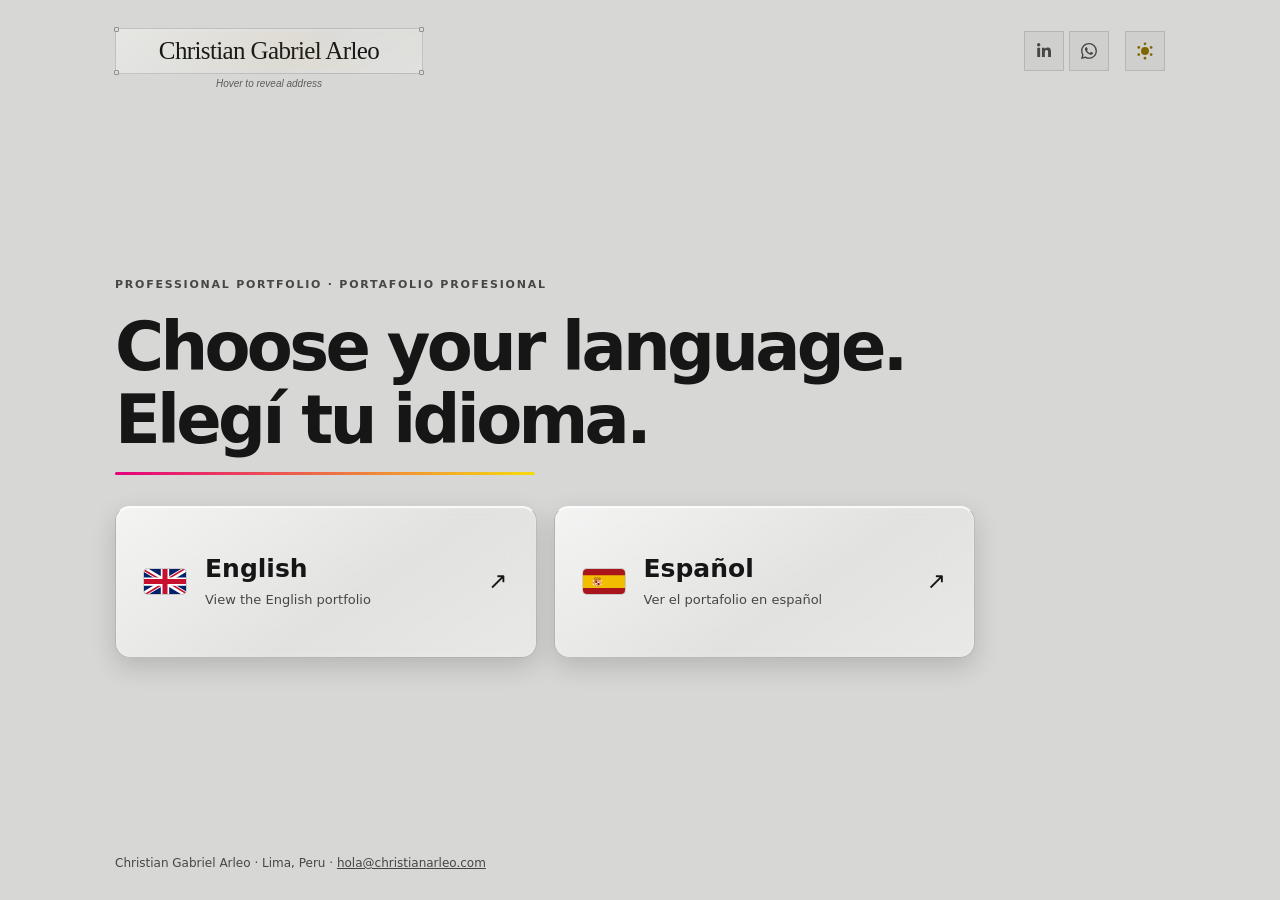
==== commit ff96346c: "Adopt owner-approved F6C928 yellow for premium UI" ====
--- a/index.html
+++ b/index.html
@@ -159,7 +159,7 @@
 @media(forced-colors:active){.homePlaqueFrame,.homePlaquePoint{border:1px solid ButtonText}}
 
 </style>
-<link rel="stylesheet" href="/theme/theme.css?v=20261126-crm-dialog1">
+<link rel="stylesheet" href="/theme/theme.css?v=20261126-approved-yellow1">
 <link rel="stylesheet" href="/theme/modern.css?v=20261126-crm-dialog1">
 <script src="/lang/i18n.js?v=20261126-crm-dialog1" defer></script>
 </head>
--- a/theme/theme.css
+++ b/theme/theme.css
@@ -19,7 +19,7 @@
   --cga-border-strong:color-mix(in srgb,var(--brand-black) 36%,var(--brand-white));
   --cga-chip:color-mix(in srgb,var(--brand-white) 82%,white);
   --cga-hover:color-mix(in srgb,var(--brand-white) 72%,white);
-  --cga-ui-gold:#D6B84B; /* Muted UI accent; original brand yellow is unchanged. */
+  --cga-ui-gold:#F6C928; /* Owner-approved UI yellow; use translucent surfaces for restrained accents. */
   --cga-accent:var(--cga-ui-gold);
   --cga-focus:#806600; /* Dark gold provides a visible focus boundary on light surfaces. */
   --cga-accent-soft:color-mix(in srgb,var(--cga-surface) 91%,var(--cga-accent) 9%);
